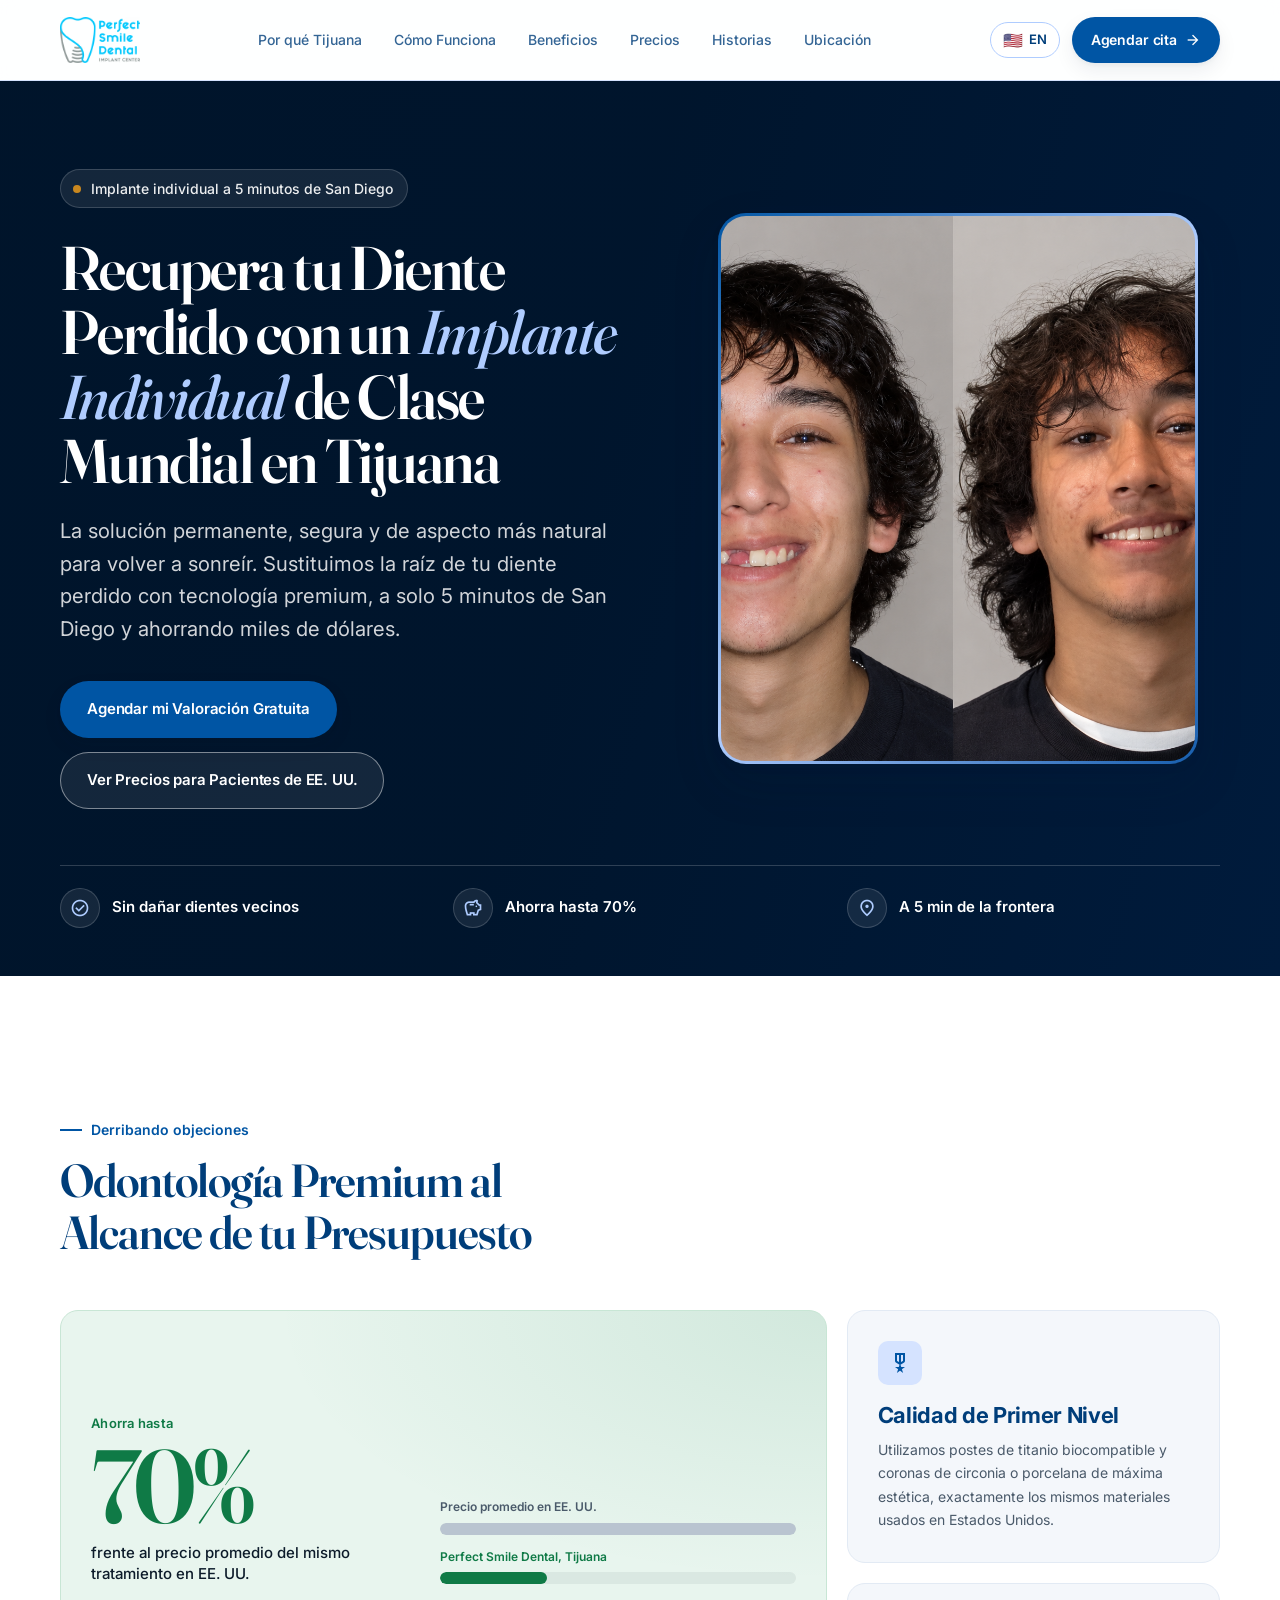
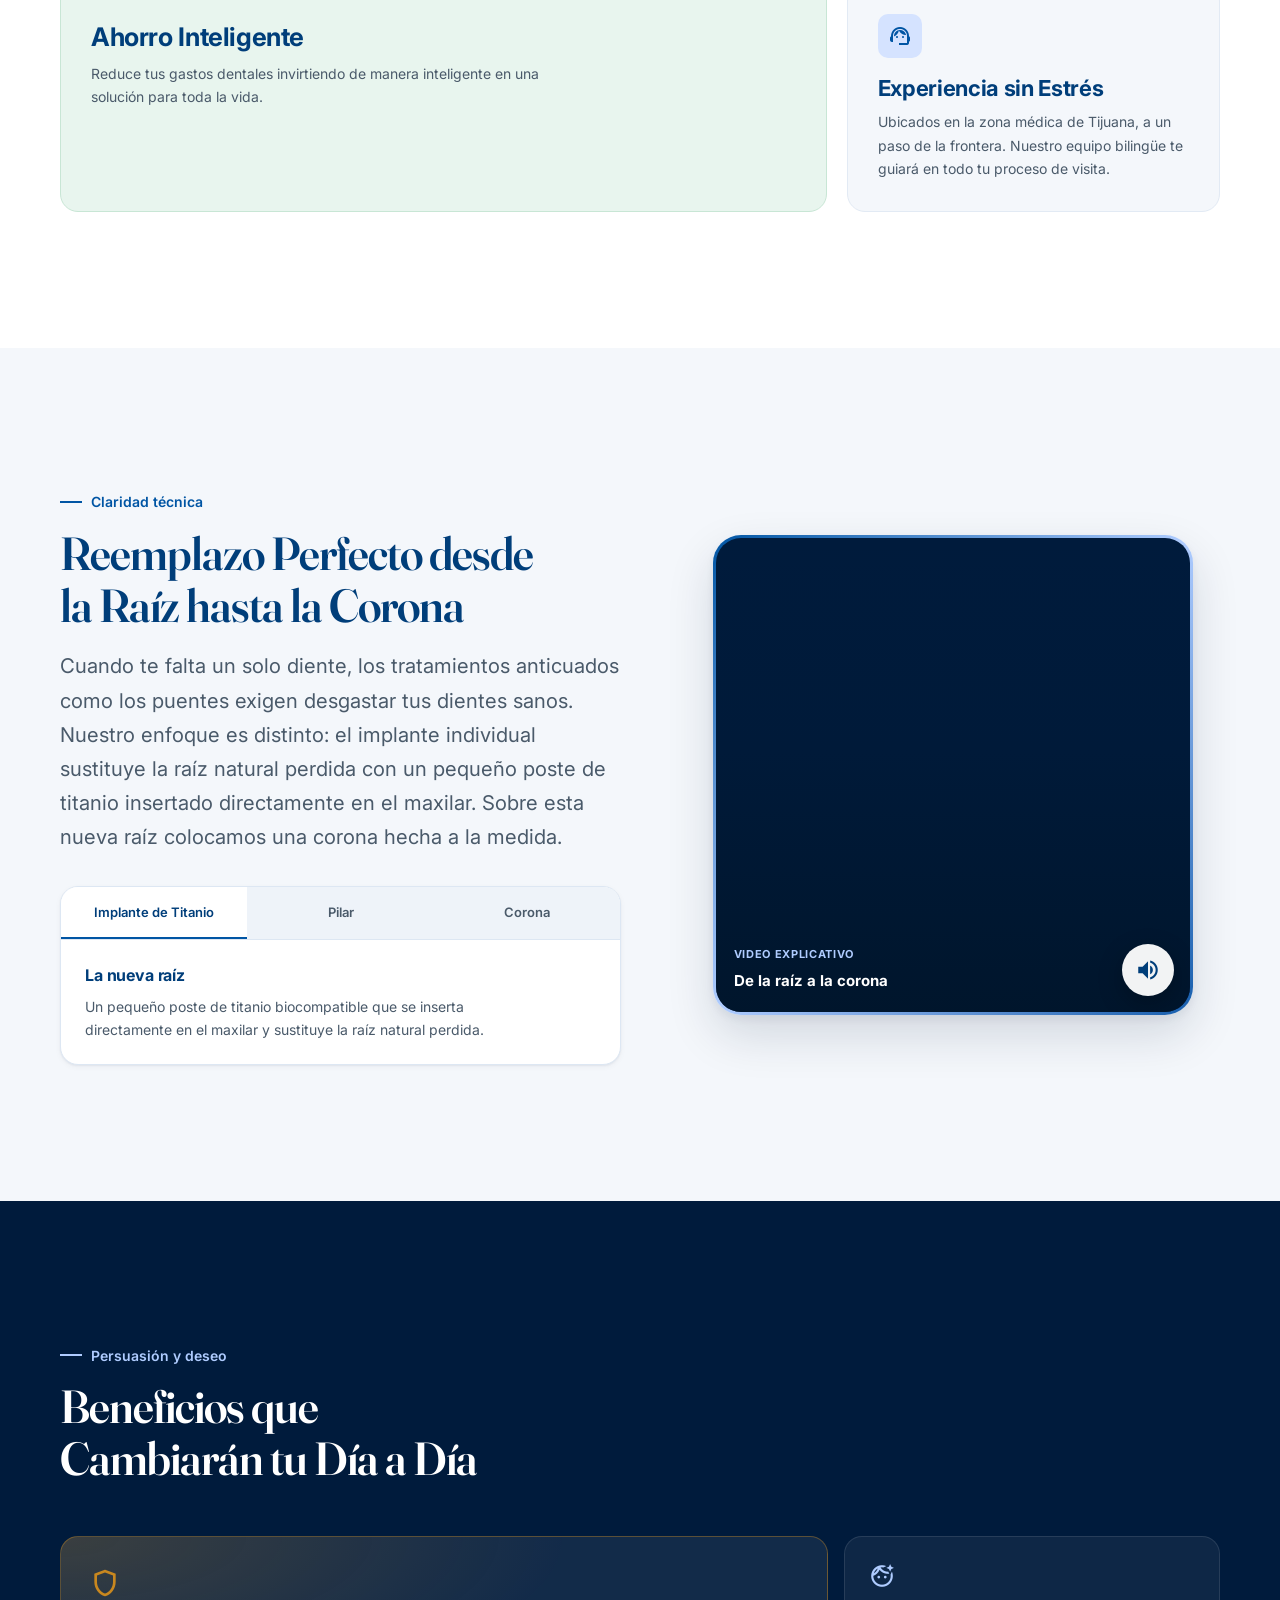
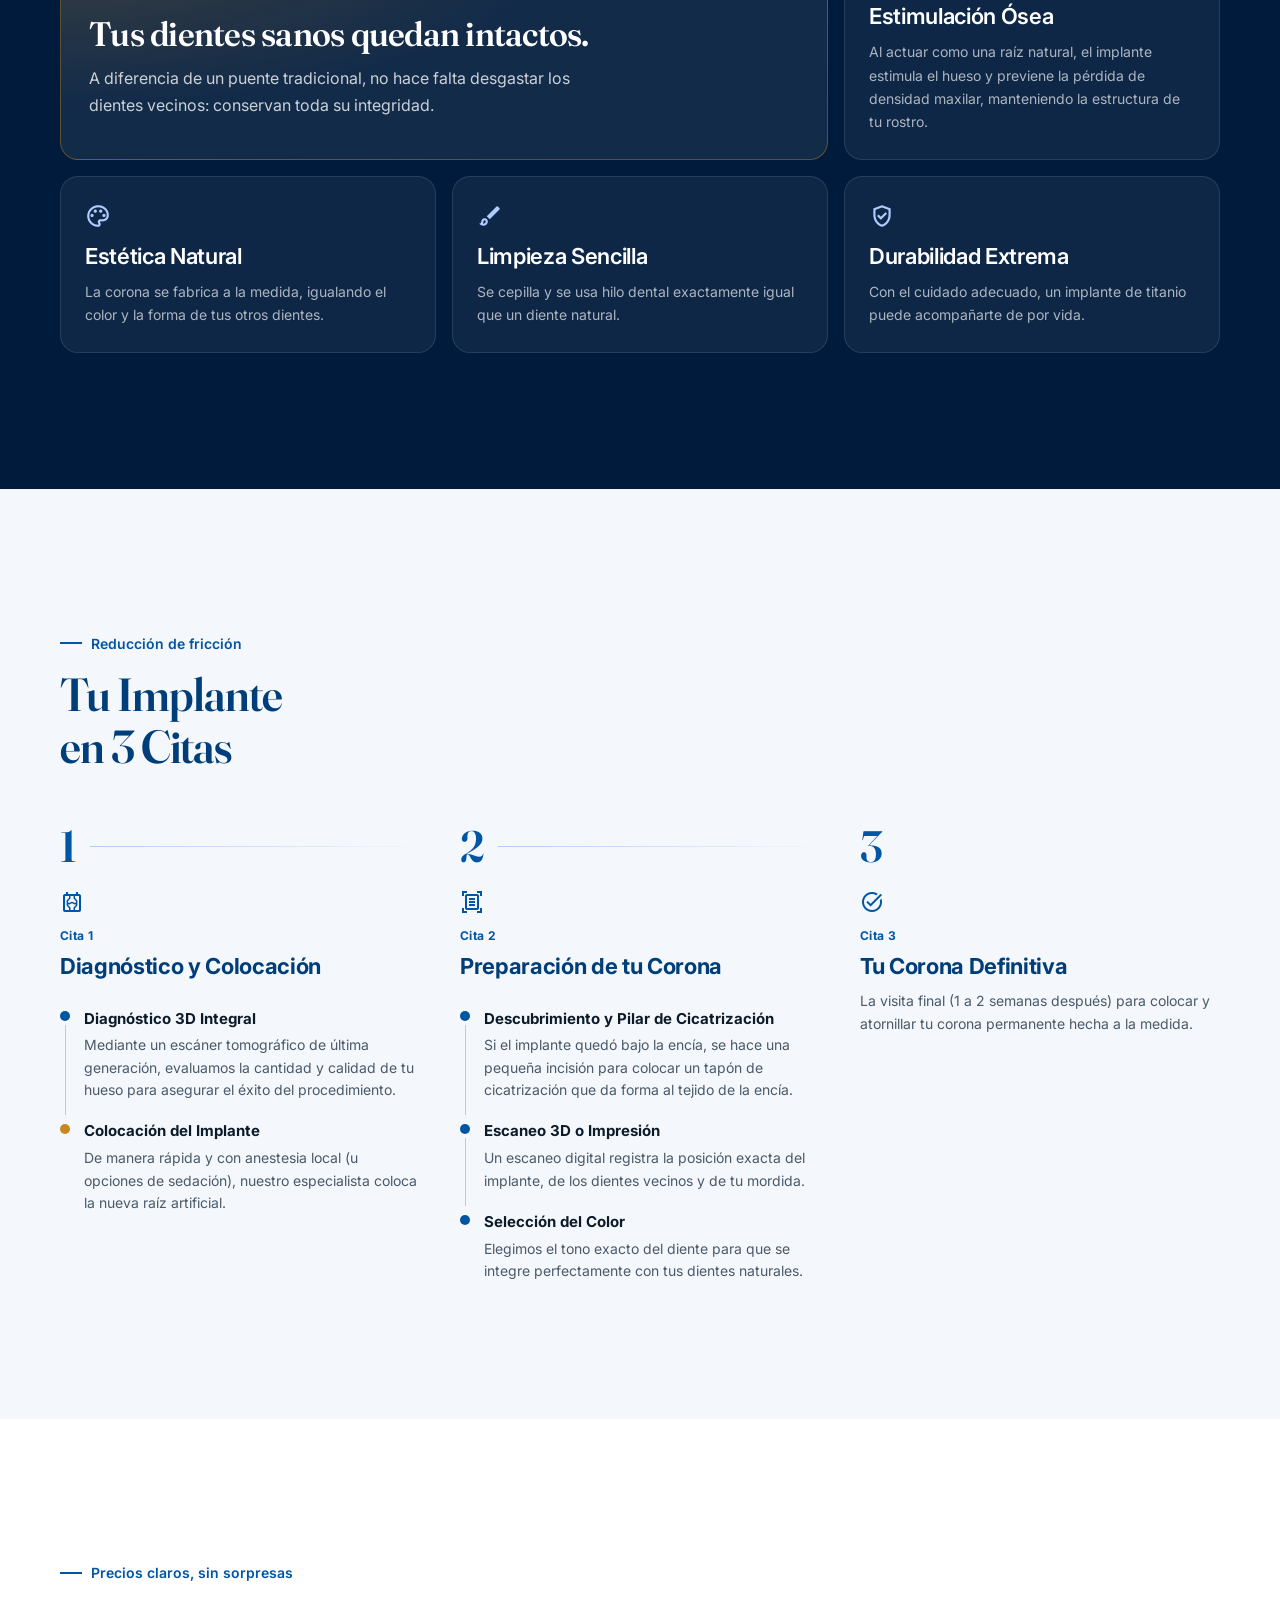
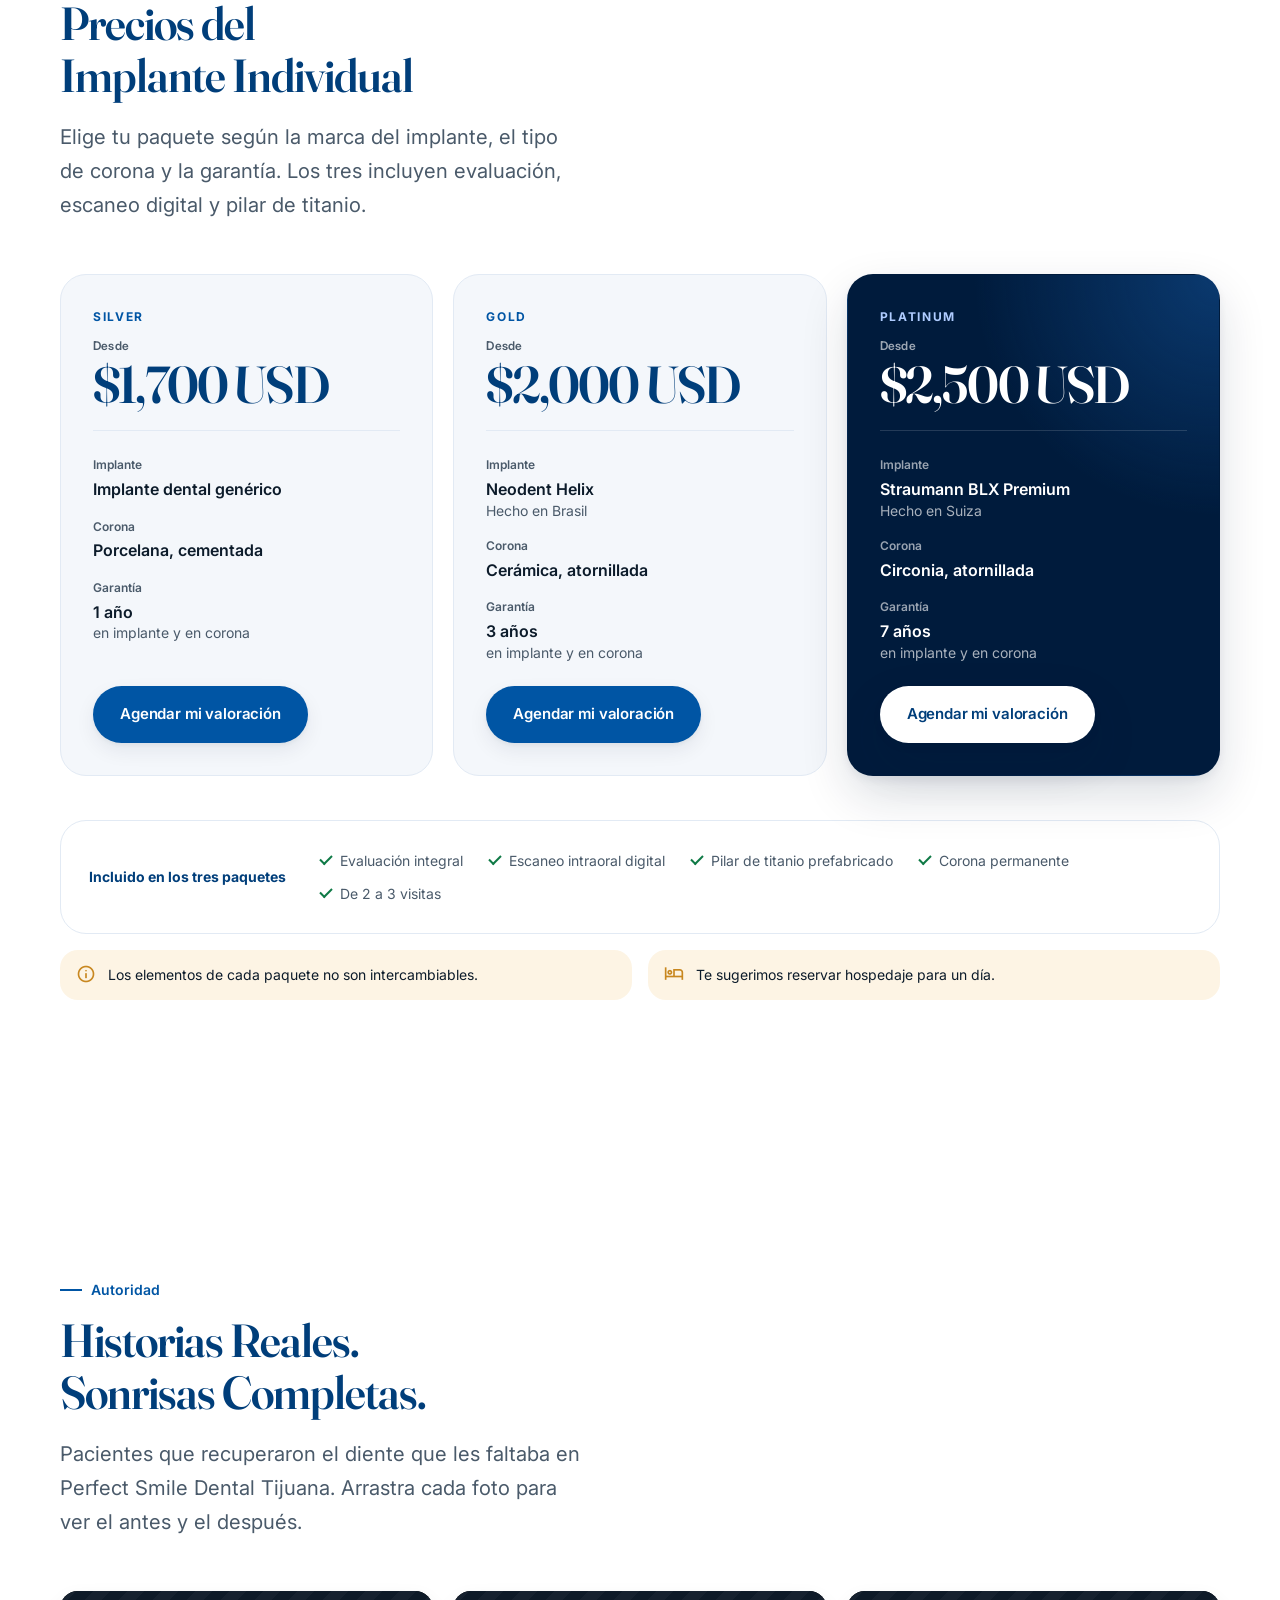
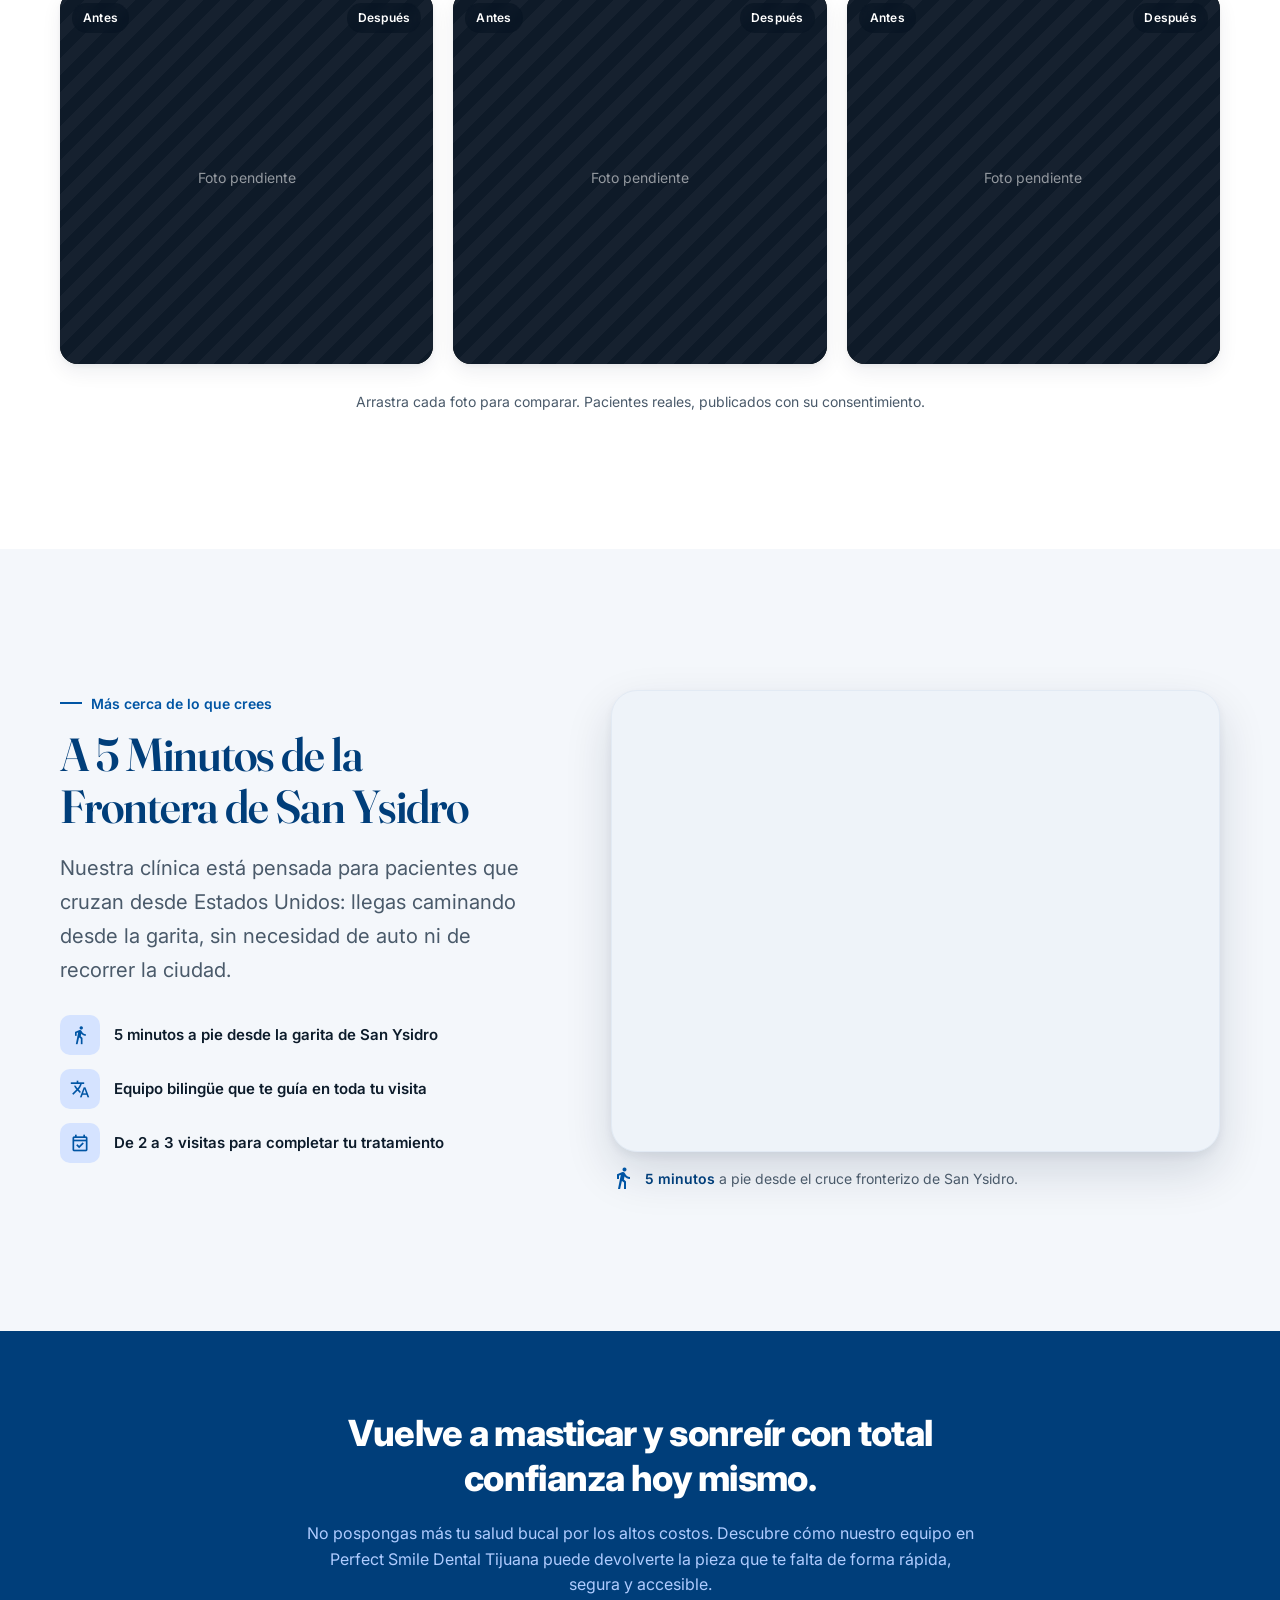
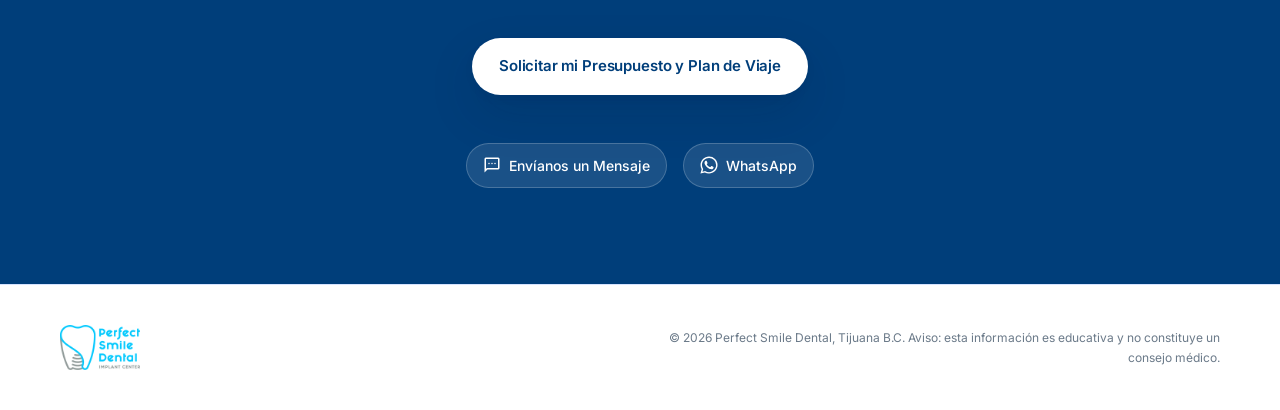
==== es/index.html @ 258fec7b "hero" ====
<!doctype html>
<html lang="es">
  <head>
    <meta charset="utf-8" />
    <meta name="viewport" content="width=device-width, initial-scale=1.0" />
    <title>Implante Dental Individual en Tijuana | Perfect Smile Dental</title>
    <meta
      name="description"
      content="Recupera tu diente perdido con un implante individual de clase mundial en Tijuana. Sin dañar dientes sanos, a 5 minutos de San Diego y ahorrando miles."
    />
    <link rel="canonical" href="https://implante-individual.perfectsmiledental.com.mx/es.html" />
    <!-- hreflang: le dice a Google que son la misma página en dos idiomas.
         x-default manda al inglés, que es la versión principal. -->
    <link
      rel="alternate"
      hreflang="es"
      href="https://implante-individual.perfectsmiledental.com.mx/es.html"
    />
    <link rel="alternate" hreflang="en" href="https://implante-individual.perfectsmiledental.com.mx/" />
    <link
      rel="alternate"
      hreflang="x-default"
      href="https://implante-individual.perfectsmiledental.com.mx/"
    />
    <!-- Open Graph -->
    <meta property="og:type" content="website" />
    <meta property="og:title" content="Implante Dental Individual en Tijuana | Perfect Smile Dental" />
    <meta
      property="og:description"
      content="Recupera tu diente perdido con un implante individual de clase mundial en Tijuana. Sin dañar dientes sanos, a 5 minutos de San Diego y ahorrando miles."
    />
    <meta property="og:url" content="https://implante-individual.perfectsmiledental.com.mx/es.html" />
    <!-- Fuentes: preconnect acelera la descarga -->
    <link rel="preconnect" href="https://fonts.googleapis.com" />
    <link rel="preconnect" href="https://fonts.gstatic.com" crossorigin />
    <link
      href="https://fonts.googleapis.com/css2?family=Inter:wght@400;500;600;700&display=swap"
      rel="stylesheet"
    />
    <!-- Fraunces variable: titulares con autoridad editorial -->
    <link
      href="https://fonts.googleapis.com/css2?family=Fraunces:opsz,wght@9..144,500;9..144,600;9..144,700&display=swap"
      rel="stylesheet"
    />
    <link
      href="https://fonts.googleapis.com/css2?family=Material+Symbols+Outlined:wght,FILL@100..700,0..1&display=swap"
      rel="stylesheet"
    />
    <link rel="stylesheet" href="/styles.css" />
  </head>
  <body>
    <header class="navbar">
      <div class="container navbar__inner">
        <a href="es.html" class="navbar__brand">
     <img src="/assets/logo.avif" alt="Perfect Smile Dental" />
        </a>
        <nav class="navbar__links">
          <a href="#por-que-tijuana">Por qué Tijuana</a><a href="#sistema">Cómo Funciona</a
          ><a href="#beneficios">Beneficios</a><a href="#precios">Precios</a><a href="#historias">Historias</a
          ><a href="#ubicacion">Ubicación</a>
        </nav>
        <div class="navbar__right">
          <a href="index.html" class="lang-switch" aria-label="View in English">
            <span class="lang-switch__flag">🇺🇸</span> EN
          </a>
          <a href="#contacto" class="btn btn--accent btn--sm navbar__cta">
            Agendar cita <span class="material-symbols-outlined" style="font-size: 16px">arrow_forward</span>
          </a>
        </div>
      </div>
    </header>
    <main>
      <section class="hero">
        <div
          class="hero__bg"
          style="
            background-image: url(&quot;https://joseantonioh56.sg-host.com/wp-content/uploads/2026/07/c7875c_0bc119fed459425e88fa15c415d10172mv2.avif&quot;);
          "
        ></div>
        <div class="hero__scrim"></div>
        <div class="container hero__inner">
          <div class="hero__grid">
            <!-- Izquierda: el argumento -->
            <div class="hero__copy">
              <p class="hero__badge">
                <span class="hero__badge-dot psd-pulse-dot"></span> Implante individual a 5 minutos de San
                Diego
              </p>
              <h1 class="hero__title display">
                Recupera tu Diente Perdido con un <em class="hero__accent">Implante Individual</em> de Clase
                Mundial en Tijuana
              </h1>
              <p class="hero__sub">
                La solución permanente, segura y de aspecto más natural para volver a sonreír. Sustituimos la
                raíz de tu diente perdido con tecnología premium, a solo 5 minutos de San Diego y ahorrando
                miles de dólares.
              </p>
              <div class="hero__actions">
                <a href="https://link.perfectsmiledental.com.mx/widget/form/9kd0kgYXwSfFVvRTpFCh" class="btn btn--accent" target="_blank" data-form-open>Agendar mi Valoración Gratuita</a>
                <a href="#precios" class="btn btn--ghost-light">Ver Precios para Pacientes de EE. UU.</a>
              </div>
            </div>
            <!-- Derecha: imagen estática -->
            <div class="hero__media">
              <figure class="hero__photo">
                <img
                  src="/assets/hero.png"
                  alt="Paciente recibiendo un implante dental individual en Perfect Smile Dental Tijuana"
                  width="960"
                  height="1104"
                  fetchpriority="high"
                  decoding="async"
                />
              </figure>
            </div>
          </div>
          <ul class="trust">
            <li class="trust__item">
              <span class="trust__icon"> <span class="material-symbols-outlined">check_circle</span> </span>
              <span class="trust__label">Sin dañar dientes vecinos</span>
            </li>
            <li class="trust__item">
              <span class="trust__icon"> <span class="material-symbols-outlined">savings</span> </span>
              <span class="trust__label">Ahorra hasta 70%</span>
            </li>
            <li class="trust__item">
              <span class="trust__icon"> <span class="material-symbols-outlined">location_on</span> </span>
              <span class="trust__label">A 5 min de la frontera</span>
            </li>
          </ul>
        </div>
      </section>
      <section id="por-que-tijuana" class="section section--white">
        <div class="container">
          <div class="section-intro section-intro--wide psd-reveal">
            <span class="section-eyebrow">Derribando objeciones</span>
            <h2 class="section-heading">Odontología Premium al Alcance de tu Presupuesto</h2>
          </div>
          <div class="why">
            <article class="card card--savings card--wide">
              <div class="stat">
                <span class="stat__lead">Ahorra hasta</span> <span class="stat__figure">70%</span>
                <span class="stat__note">frente al precio promedio del mismo tratamiento en EE. UU.</span>
              </div>
              <div
                class="bars"
                role="img"
                aria-label="Precio promedio en EE. UU.: 100%. Perfect Smile Dental, Tijuana: 30%."
              >
                <div class="bar">
                  <span class="bar__label">Precio promedio en EE. UU.</span>
                  <span class="bar__track"
                    ><span class="bar__fill bar__fill--from" style="--w: 100%"></span
                  ></span>
                </div>
                <div class="bar">
                  <span class="bar__label bar__label--to">Perfect Smile Dental, Tijuana</span>
                  <span class="bar__track"
                    ><span class="bar__fill bar__fill--to" style="--w: 30%"></span
                  ></span>
                </div>
              </div>
              <div class="card__body">
                <h3 class="card__title">Ahorro Inteligente</h3>
                <p class="card__text">
                  Reduce tus gastos dentales invirtiendo de manera inteligente en una solución para toda la
                  vida.
                </p>
              </div>
            </article>
            <article class="card">
              <span class="card__icon card__icon--blue">
                <span class="material-symbols-outlined">military_tech</span>
              </span>
              <h3 class="card__title">Calidad de Primer Nivel</h3>
              <p class="card__text">
                Utilizamos postes de titanio biocompatible y coronas de circonia o porcelana de máxima
                estética, exactamente los mismos materiales usados en Estados Unidos.
              </p>
            </article>
            <article class="card">
              <span class="card__icon card__icon--blue">
                <span class="material-symbols-outlined">support_agent</span>
              </span>
              <h3 class="card__title">Experiencia sin Estrés</h3>
              <p class="card__text">
                Ubicados en la zona médica de Tijuana, a un paso de la frontera. Nuestro equipo bilingüe te
                guiará en todo tu proceso de visita.
              </p>
            </article>
          </div>
        </div>
      </section>
      <section id="sistema" class="section">
        <div class="container grid">
          <div class="copy psd-reveal">
            <span class="section-eyebrow">Claridad técnica</span>
            <h2 class="section-heading">Reemplazo Perfecto desde la Raíz hasta la Corona</h2>
            <p class="section-text copy__body">
              Cuando te falta un solo diente, los tratamientos anticuados como los puentes exigen desgastar
              tus dientes sanos. Nuestro enfoque es distinto: el implante individual sustituye la raíz natural
              perdida con un pequeño poste de titanio insertado directamente en el maxilar. Sobre esta nueva
              raíz colocamos una corona hecha a la medida.
            </p>
            <div class="parts">
              <div class="parts__tabs" role="tablist" id="psd-tabs">
                <button
                  type="button"
                  role="tab"
                  id="tab-0"
                  aria-controls="panel-0"
                  aria-selected="true"
                  data-idx="0"
                  class="parts__tab is-active"
                >
                  Implante de Titanio</button
                ><button
                  type="button"
                  role="tab"
                  id="tab-1"
                  aria-controls="panel-1"
                  aria-selected="false"
                  data-idx="1"
                  class="parts__tab"
                >
                  Pilar</button
                ><button
                  type="button"
                  role="tab"
                  id="tab-2"
                  aria-controls="panel-2"
                  aria-selected="false"
                  data-idx="2"
                  class="parts__tab"
                >
                  Corona
                </button>
              </div>
              <div class="parts__panels">
                <div
                  role="tabpanel"
                  id="panel-0"
                  aria-labelledby="tab-0"
                  data-idx="0"
                  class="parts__panel is-active"
                >
                  <h3 class="parts__title">La nueva raíz</h3>
                  <p class="parts__text">
                    Un pequeño poste de titanio biocompatible que se inserta directamente en el maxilar y
                    sustituye la raíz natural perdida.
                  </p>
                </div>
                <div role="tabpanel" id="panel-1" aria-labelledby="tab-1" data-idx="1" class="parts__panel">
                  <h3 class="parts__title">El conector</h3>
                  <p class="parts__text">
                    Una pieza de titanio prefabricada que une el implante con la corona y la mantiene firme en
                    su lugar.
                  </p>
                </div>
                <div role="tabpanel" id="panel-2" aria-labelledby="tab-2" data-idx="2" class="parts__panel">
                  <h3 class="parts__title">Tu diente nuevo</h3>
                  <p class="parts__text">
                    Hecha a la medida para igualar el color y la forma de tus otros dientes, en porcelana,
                    cerámica o circonia según el paquete.
                  </p>
                </div>
              </div>
            </div>
          </div>
          <div class="media">
            <!-- Video en loop: arranca solo, sin sonido. Clic = modal con sonido.
                 "#t=0.1" muestra el primer fotograma como vista previa mientras carga. -->
            <div class="video-frame-outer">
              <div
                class="video-frame-inner is-loop"
                style="aspect-ratio: 1 / 1"
                data-video-src="/assets/singleimplants.mp4"
                data-video-type="mp4"
                role="button"
                tabindex="0"
                aria-label="De la raíz a la corona"
              >
                <video
                  class="video-frame__loop"
                  src="/assets/singleimplants.mp4#t=0.1"
                  autoplay
                  muted
                  loop
                  playsinline
                  preload="metadata"
                  aria-hidden="true"
                ></video>
                <div class="video-overlay"></div>
                <span class="video-pulse-ring"></span>
                <span class="video-play-btn" aria-hidden="true">
                  <span class="material-symbols-outlined fill-icon" style="font-size: 26px">volume_up</span>
                </span>
                <div class="video-caption-chip">
                  <span class="video-eyebrow">Video explicativo</span>
                  <span class="video-title">De la raíz a la corona</span>
                </div>
              </div>
            </div>
          </div>
        </div>
      </section>
      <section id="beneficios" class="section section--dark">
        <div class="container">
          <div class="section-intro section-intro--wide psd-reveal">
            <span class="section-eyebrow section-eyebrow--light">Persuasión y deseo</span>
            <h2 class="section-heading section-heading--light">Beneficios que Cambiarán tu Día a Día</h2>
          </div>
          <div class="bento">
            <article class="cell cell--featured">
              <span class="cell__icon material-symbols-outlined">shield</span>
              <h3 class="cell__title">Tus dientes sanos quedan intactos.</h3>
              <p class="cell__text">
                A diferencia de un puente tradicional, no hace falta desgastar los dientes vecinos: conservan
                toda su integridad.
              </p>
            </article>
            <article class="cell">
              <span class="cell__icon material-symbols-outlined">face_retouching_natural</span>
              <h3 class="cell__title">Estimulación Ósea</h3>
              <p class="cell__text">
                Al actuar como una raíz natural, el implante estimula el hueso y previene la pérdida de
                densidad maxilar, manteniendo la estructura de tu rostro.
              </p>
            </article>
            <article class="cell">
              <span class="cell__icon material-symbols-outlined">palette</span>
              <h3 class="cell__title">Estética Natural</h3>
              <p class="cell__text">
                La corona se fabrica a la medida, igualando el color y la forma de tus otros dientes.
              </p>
            </article>
            <article class="cell">
              <span class="cell__icon material-symbols-outlined">brush</span>
              <h3 class="cell__title">Limpieza Sencilla</h3>
              <p class="cell__text">
                Se cepilla y se usa hilo dental exactamente igual que un diente natural.
              </p>
            </article>
            <article class="cell">
              <span class="cell__icon material-symbols-outlined">verified_user</span>
              <h3 class="cell__title">Durabilidad Extrema</h3>
              <p class="cell__text">
                Con el cuidado adecuado, un implante de titanio puede acompañarte de por vida.
              </p>
            </article>
          </div>
        </div>
      </section>
      <section id="proceso" class="section">
  <div class="container">
    <div class="section-intro psd-reveal">
      <span class="section-eyebrow">Reducción de fricción</span>
      <h2 class="section-heading">Tu Implante en 3 Citas</h2>
    </div>
    <ol class="steps steps--visits">
      <li class="step">
        <div class="step__head"><span class="step__num">1</span> <span class="step__rule"></span></div>
        <span class="step__icon material-symbols-outlined">radiology</span>
        <span class="step__label">Cita 1</span>
        <h3 class="step__title">Diagnóstico y Colocación</h3>
        <ol class="days">
          <li class="day">
            <h4 class="day__title">Diagnóstico 3D Integral</h4>
            <p class="day__text">
              Mediante un escáner tomográfico de última generación, evaluamos la cantidad y calidad de tu
              hueso para asegurar el éxito del procedimiento.
            </p>
          </li>
          <li class="day day--key">
            <h4 class="day__title">Colocación del Implante</h4>
            <p class="day__text">
              De manera rápida y con anestesia local (u opciones de sedación), nuestro especialista coloca la
              nueva raíz artificial.
            </p>
          </li>
        </ol>
      </li>
      <li class="step">
        <div class="step__head"><span class="step__num">2</span> <span class="step__rule"></span></div>
        <span class="step__icon material-symbols-outlined">document_scanner</span>
        <span class="step__label">Cita 2</span>
        <h3 class="step__title">Preparación de tu Corona</h3>
        <ol class="days">
          <li class="day">
            <h4 class="day__title">Descubrimiento y Pilar de Cicatrización</h4>
            <p class="day__text">
              Si el implante quedó bajo la encía, se hace una pequeña incisión para colocar un tapón de
              cicatrización que da forma al tejido de la encía.
            </p>
          </li>
          <li class="day">
            <h4 class="day__title">Escaneo 3D o Impresión</h4>
            <p class="day__text">
              Un escaneo digital registra la posición exacta del implante, de los dientes vecinos y de tu
              mordida.
            </p>
          </li>
          <li class="day">
            <h4 class="day__title">Selección del Color</h4>
            <p class="day__text">
              Elegimos el tono exacto del diente para que se integre perfectamente con tus dientes naturales.
            </p>
          </li>
        </ol>
      </li>
      <li class="step">
        <div class="step__head"><span class="step__num">3</span> <span class="step__rule"></span></div>
        <span class="step__icon material-symbols-outlined">task_alt</span>
        <span class="step__label">Cita 3</span>
        <h3 class="step__title">Tu Corona Definitiva</h3>
        <p class="step__text">
          La visita final (1 a 2 semanas después) para colocar y atornillar tu corona permanente hecha a la
          medida.
        </p>
      </li>
    </ol>
  </div>
</section>
      <section id="precios" class="section section--white">
        <div class="container">
          <div class="section-intro section-intro--wide psd-reveal">
            <span class="section-eyebrow">Precios claros, sin sorpresas</span>
            <h2 class="section-heading">Precios del Implante Individual</h2>
            <p class="section-text">
              Elige tu paquete según la marca del implante, el tipo de corona y la garantía. Los tres incluyen
              evaluación, escaneo digital y pilar de titanio.
            </p>
          </div>
          <div class="tiers">
            <article class="tier">
              <header class="tier__head">
                <h3 class="tier__name">Silver</h3>
                <p class="tier__price"><span class="tier__prefix">Desde</span> $1,700 USD</p>
              </header>
              <dl class="specs">
                <div class="spec">
                  <dt class="spec__label">Implante</dt>
                  <dd class="spec__value">Implante dental genérico</dd>
                </div>
                <div class="spec">
                  <dt class="spec__label">Corona</dt>
                  <dd class="spec__value">Porcelana, cementada</dd>
                </div>
                <div class="spec">
                  <dt class="spec__label">Garantía</dt>
                  <dd class="spec__value">1 año <span class="spec__detail">en implante y en corona</span></dd>
                </div>
              </dl>
              <a href="https://link.perfectsmiledental.com.mx/widget/booking/Z9i3B59TA2s7kxjc4u88" class="btn btn--accent tier__cta" target="_blank" data-calendar-open>Agendar mi valoración</a>
            </article>
            <article class="tier">
              <header class="tier__head">
                <h3 class="tier__name">Gold</h3>
                <p class="tier__price"><span class="tier__prefix">Desde</span> $2,000 USD</p>
              </header>
              <dl class="specs">
                <div class="spec">
                  <dt class="spec__label">Implante</dt>
                  <dd class="spec__value">Neodent Helix <span class="spec__detail">Hecho en Brasil</span></dd>
                </div>
                <div class="spec">
                  <dt class="spec__label">Corona</dt>
                  <dd class="spec__value">Cerámica, atornillada</dd>
                </div>
                <div class="spec">
                  <dt class="spec__label">Garantía</dt>
                  <dd class="spec__value">
                    3 años <span class="spec__detail">en implante y en corona</span>
                  </dd>
                </div>
              </dl>
              <a href="https://link.perfectsmiledental.com.mx/widget/booking/Z9i3B59TA2s7kxjc4u88" class="btn btn--accent tier__cta" target="_blank" data-calendar-open>Agendar mi valoración</a>
            </article>
            <article class="tier tier--dark">
              <header class="tier__head">
                <h3 class="tier__name">Platinum</h3>
                <p class="tier__price"><span class="tier__prefix">Desde</span> $2,500 USD</p>
              </header>
              <dl class="specs">
                <div class="spec">
                  <dt class="spec__label">Implante</dt>
                  <dd class="spec__value">
                    Straumann BLX Premium <span class="spec__detail">Hecho en Suiza</span>
                  </dd>
                </div>
                <div class="spec">
                  <dt class="spec__label">Corona</dt>
                  <dd class="spec__value">Circonia, atornillada</dd>
                </div>
                <div class="spec">
                  <dt class="spec__label">Garantía</dt>
                  <dd class="spec__value">
                    7 años <span class="spec__detail">en implante y en corona</span>
                  </dd>
                </div>
              </dl>
              <a href="https://link.perfectsmiledental.com.mx/widget/booking/Z9i3B59TA2s7kxjc4u88" class="btn btn--white tier__cta" target="_blank" data-calendar-open>Agendar mi valoración</a>
            </article>
          </div>
          <div class="shared">
            <p class="shared__title">Incluido en los tres paquetes</p>
            <ul class="shared__list">
              <li>Evaluación integral</li>
              <li>Escaneo intraoral digital</li>
              <li>Pilar de titanio prefabricado</li>
              <li>Corona permanente</li>
              <li>De 2 a 3 visitas</li>
            </ul>
          </div>
          <ul class="notes">
            <li class="note">
              <span class="material-symbols-outlined">info</span>
              <span>Los elementos de cada paquete no son intercambiables.</span>
            </li>
            <li class="note">
              <span class="material-symbols-outlined">hotel</span>
              <span>Te sugerimos reservar hospedaje para un día.</span>
            </li>
          </ul>
        </div>
      </section>
      <section id="historias" class="section section--white">
        <div class="container">
          <div class="section-intro section-intro--wide psd-reveal">
            <span class="section-eyebrow">Autoridad</span>
            <h2 class="section-heading">Historias Reales. Sonrisas Completas.</h2>
            <p class="section-text">
              Pacientes que recuperaron el diente que les faltaba en Perfect Smile Dental Tijuana. Arrastra
              cada foto para ver el antes y el después.
            </p>
          </div>
          <div class="cases">
            <figure class="ba" style="--pos: 50%">
              <div class="ba__stage" data-empty="Foto pendiente">
                <img
                  class="ba__img"
                  src=""
                  alt="Paciente antes de su implante individual"
                  loading="lazy"
                  decoding="async"
                />
                <img
                  class="ba__img ba__img--after"
                  src=""
                  alt="El mismo paciente con su implante y corona nueva"
                  loading="lazy"
                  decoding="async"
                />
                <span class="ba__line" aria-hidden="true"></span>
                <span class="ba__knob" aria-hidden="true">
                  <svg viewBox="0 0 24 24" width="17" height="17" fill="currentColor">
                    <path d="M9.5 7 5 12l4.5 5V7Zm5 0v10l4.5-5-4.5-5Z"></path>
                  </svg>
                </span>
                <span class="ba__tag ba__tag--before">Antes</span>
                <span class="ba__tag ba__tag--after">Después</span>
                <input
                  class="ba__range"
                  type="range"
                  min="0"
                  max="100"
                  value="50"
                  step="0.1"
                  aria-label="Comparación antes y después — Caso 1"
                />
              </div>
            </figure>
            <figure class="ba" style="--pos: 50%">
              <div class="ba__stage" data-empty="Foto pendiente">
                <img
                  class="ba__img"
                  src=""
                  alt="Paciente antes de su implante individual"
                  loading="lazy"
                  decoding="async"
                />
                <img
                  class="ba__img ba__img--after"
                  src=""
                  alt="El mismo paciente con su implante y corona nueva"
                  loading="lazy"
                  decoding="async"
                />
                <span class="ba__line" aria-hidden="true"></span>
                <span class="ba__knob" aria-hidden="true">
                  <svg viewBox="0 0 24 24" width="17" height="17" fill="currentColor">
                    <path d="M9.5 7 5 12l4.5 5V7Zm5 0v10l4.5-5-4.5-5Z"></path>
                  </svg>
                </span>
                <span class="ba__tag ba__tag--before">Antes</span>
                <span class="ba__tag ba__tag--after">Después</span>
                <input
                  class="ba__range"
                  type="range"
                  min="0"
                  max="100"
                  value="50"
                  step="0.1"
                  aria-label="Comparación antes y después — Caso 2"
                />
              </div>
            </figure>
            <figure class="ba" style="--pos: 50%">
              <div class="ba__stage" data-empty="Foto pendiente">
                <img
                  class="ba__img"
                  src=""
                  alt="Paciente antes de su implante individual"
                  loading="lazy"
                  decoding="async"
                />
                <img
                  class="ba__img ba__img--after"
                  src=""
                  alt="El mismo paciente con su implante y corona nueva"
                  loading="lazy"
                  decoding="async"
                />
                <span class="ba__line" aria-hidden="true"></span>
                <span class="ba__knob" aria-hidden="true">
                  <svg viewBox="0 0 24 24" width="17" height="17" fill="currentColor">
                    <path d="M9.5 7 5 12l4.5 5V7Zm5 0v10l4.5-5-4.5-5Z"></path>
                  </svg>
                </span>
                <span class="ba__tag ba__tag--before">Antes</span>
                <span class="ba__tag ba__tag--after">Después</span>
                <input
                  class="ba__range"
                  type="range"
                  min="0"
                  max="100"
                  value="50"
                  step="0.1"
                  aria-label="Comparación antes y después — Caso 3"
                />
              </div>
            </figure>
          </div>
          <p class="cases__hint">
            Arrastra cada foto para comparar. Pacientes reales, publicados con su consentimiento.
          </p>
        </div>
      </section>
      <section id="ubicacion" class="section">
        <div class="container loc">
          <div class="loc__copy psd-reveal">
            <span class="section-eyebrow">Más cerca de lo que crees</span>
            <h2 class="section-heading">A 5 Minutos de la Frontera de San Ysidro</h2>
            <p class="section-text">
              Nuestra clínica está pensada para pacientes que cruzan desde Estados Unidos: llegas caminando
              desde la garita, sin necesidad de auto ni de recorrer la ciudad.
            </p>
            <ul class="facts">
              <li class="fact">
                <span class="fact__icon"><span class="material-symbols-outlined">directions_walk</span></span>
                <span class="fact__label">5 minutos a pie desde la garita de San Ysidro</span>
              </li>
              <li class="fact">
                <span class="fact__icon"><span class="material-symbols-outlined">translate</span></span>
                <span class="fact__label">Equipo bilingüe que te guía en toda tu visita</span>
              </li>
              <li class="fact">
                <span class="fact__icon"><span class="material-symbols-outlined">event_available</span></span>
                <span class="fact__label">De 2 a 3 visitas para completar tu tratamiento</span>
              </li>
            </ul>
            <!-- <a
              href="https://www.google.com/maps/dir/?api=1&destination=32.5303859,-117.024724"
              class="btn btn--accent"
              target="_blank"
              rel="noopener"
            >
              <span class="material-symbols-outlined" style="font-size: 20px">directions</span> Cómo llegar
            </a> -->
          </div>
          <div class="loc__map">
            <div class="map-frame">
              <iframe
                src="https://www.google.com/maps/embed?pb=!1m18!1m12!1m3!1d3363.8412768184426!2d-117.024724!3d32.530385900000006!2m3!1f0!2f0!3f0!3m2!1i1024!2i768!4f13.1!3m3!1m2!1s0x80d94851147c03b7%3A0x2728e028545d0e91!2sPerfect%20Smile%20Dental%20%7C%20Implant%20Center!5e0!3m2!1ses-419!2smx!4v1784660914930!5m2!1ses-419!2smx"
                title="Ubicación de Perfect Smile Dental cerca de la frontera San Ysidro"
                loading="lazy"
                allowfullscreen
                referrerpolicy="strict-origin-when-cross-origin"
              ></iframe>
            </div>
            <p class="map-note">
              <span class="material-symbols-outlined">directions_walk</span>
              <span><strong>5 minutos</strong> a pie desde el cruce fronterizo de San Ysidro.</span>
            </p>
          </div>
        </div>
      </section>
      <section id="contacto" class="cta-final">
        <div class="cta-final__inner psd-reveal">
          <h2 class="cta-final__title">Vuelve a masticar y sonreír con total confianza hoy mismo.</h2>
          <p class="cta-final__subtitle">
            No pospongas más tu salud bucal por los altos costos. Descubre cómo nuestro equipo en Perfect
            Smile Dental Tijuana puede devolverte la pieza que te falta de forma rápida, segura y accesible.
          </p>
          <div class="cta-final__actions">
            <a href="https://link.perfectsmiledental.com.mx/widget/form/9kd0kgYXwSfFVvRTpFCh" class="btn btn--white btn--full" target="_blank" data-form-open>Solicitar mi Presupuesto y Plan de Viaje</a>
          </div>
          <div class="contact-row">
            <a href="https://www.t2ll.com/auth/sms-redirect?phoneNumber=16198155283&msg=Hola%2C%20me%20gustar%C3%ADa%20recibir%20m%C3%A1s%20informaci%C3%B3n" class="contact-pill" target="_blank" rel="noopener">
              <span class="material-symbols-outlined" style="font-size: 18px">sms</span> Envíanos un Mensaje
            </a>
            <a href="https://wa.me/16198155283?text=Hola,%20me%20gustar%C3%ADa%20recibir%20m%C3%A1s%20informaci%C3%B3n." class="contact-pill" target="_blank" rel="noopener">
              <svg class="contact-pill__svg" viewBox="0 0 24 24" width="18" height="18" fill="currentColor" aria-hidden="true"><path d="M17.47 14.38c-.3-.15-1.75-.86-2.02-.96-.27-.1-.47-.15-.67.15-.2.3-.77.96-.94 1.16-.17.2-.35.22-.64.07-.3-.15-1.25-.46-2.38-1.47-.88-.79-1.47-1.76-1.65-2.06-.17-.3-.02-.46.13-.6.13-.13.3-.35.45-.52.15-.17.2-.3.3-.5.1-.2.05-.37-.03-.52-.07-.15-.67-1.61-.92-2.2-.24-.58-.49-.5-.67-.51h-.57c-.2 0-.52.07-.79.37-.27.3-1.04 1.02-1.04 2.48s1.07 2.88 1.21 3.08c.15.2 2.1 3.2 5.08 4.49.71.31 1.26.49 1.69.63.71.22 1.36.19 1.87.12.57-.09 1.75-.72 2-1.41.25-.69.25-1.29.17-1.41-.07-.12-.27-.2-.57-.35M12.05 21.5h-.01a9.4 9.4 0 0 1-4.8-1.31l-.34-.2-3.57.94.95-3.48-.22-.36a9.4 9.4 0 0 1-1.44-5.02c0-5.2 4.23-9.43 9.44-9.43a9.37 9.37 0 0 1 6.67 2.77 9.37 9.37 0 0 1 2.76 6.67c0 5.2-4.23 9.43-9.44 9.43m8.03-17.46A11.27 11.27 0 0 0 12.05.72C5.8.72.7 5.8.7 12.07c0 2 .52 3.95 1.52 5.67L.6 23.4l5.8-1.52a11.33 11.33 0 0 0 5.65 1.44h.01c6.25 0 11.35-5.09 11.35-11.35 0-3.03-1.18-5.88-3.33-8.02"/></svg> WhatsApp
            </a>
          </div>
        </div>
      </section>
    </main>
    <footer class="footer">
      <div class="container footer__inner">
        <div class="footer__brand">
          <a href="es.html" class="footer__home"><img src="/assets/logo.avif" alt="Perfect Smile Dental" /></a>
        </div>
        <p class="footer__legal">
          © 2026 Perfect Smile Dental, Tijuana B.C. Aviso: esta información es educativa y no constituye un
          consejo médico.
        </p>
      </div>
    </footer>
    <div
      class="video-modal"
      id="psd-video-modal"
      data-empty-msg="Agrega la URL de tu video en el atributo <code>data-video-src</code> de este componente para activar la reproducción."
    >
      <div class="video-modal__backdrop" data-close></div>
      <div class="video-modal__dialog" role="dialog" aria-modal="true">
        <button class="video-modal__close" data-close aria-label="Cerrar video">
          <span class="material-symbols-outlined">close</span>
        </button>
        <div class="video-modal__content" id="psd-video-modal-content"></div>
      </div>
    </div>
    <!-- Modal: formulario de contacto (GoHighLevel). Lo abre cualquier botón con data-form-open -->
    <div class="form-modal" id="psd-form-modal" aria-hidden="true">
      <div class="form-modal__backdrop" data-form-close></div>
      <div class="form-modal__dialog" role="dialog" aria-modal="true" aria-labelledby="psd-form-title">
        <div class="form-modal__head">
          <div>
            <h2 class="form-modal__title" id="psd-form-title">Agenda tu valoración gratuita</h2>
            <p class="form-modal__sub">Déjanos tus datos y nuestro equipo te contactará.</p>
          </div>
          <button type="button" class="form-modal__close" data-form-close aria-label="Cerrar formulario">
            <span class="material-symbols-outlined">close</span>
          </button>
        </div>
        <div class="form-modal__body">
          <iframe
            src="https://link.perfectsmiledental.com.mx/widget/form/9kd0kgYXwSfFVvRTpFCh"
            style="width:100%;height:100%;border:none;border-radius:3px"
            id="inline-9kd0kgYXwSfFVvRTpFCh"
            data-layout="{'id':'INLINE'}"
            data-trigger-type="alwaysShow"
            data-trigger-value=""
            data-activation-type="alwaysActivated"
            data-activation-value=""
            data-deactivation-type="neverDeactivate"
            data-deactivation-value=""
            data-form-name="Landing Contact Form "
            data-height="882"
            data-layout-iframe-id="inline-9kd0kgYXwSfFVvRTpFCh"
            data-form-id="9kd0kgYXwSfFVvRTpFCh"
            data-cookie-consent="true"
            data-cookie-consent-provider="auto"
            title="Landing Contact Form "
          ></iframe>
        </div>
      </div>
    </div>

    <!-- Modal: calendario de citas (GoHighLevel). Lo abre cualquier botón con data-calendar-open -->
    <div class="form-modal form-modal--wide" id="psd-calendar-modal" aria-hidden="true">
      <div class="form-modal__backdrop" data-form-close></div>
      <div class="form-modal__dialog" role="dialog" aria-modal="true" aria-labelledby="psd-calendar-title">
        <div class="form-modal__head">
          <div>
            <h2 class="form-modal__title" id="psd-calendar-title">Agenda tu valoración gratuita</h2>
            <p class="form-modal__sub">Elige el día y la hora que mejor te acomoden.</p>
          </div>
          <button type="button" class="form-modal__close" data-form-close aria-label="Cerrar calendario">
            <span class="material-symbols-outlined">close</span>
          </button>
        </div>
        <div class="form-modal__body form-modal__body--calendar">
          <iframe
            src="https://link.perfectsmiledental.com.mx/widget/booking/Z9i3B59TA2s7kxjc4u88"
            allow="payment"
            style="width: 100%; border: none; overflow: hidden"
            scrolling="no"
            id="Z9i3B59TA2s7kxjc4u88_1792016738689"
            title="Agenda tu valoración gratuita"
          ></iframe>
        </div>
      </div>
    </div>

    <!-- Scripts: primero el de GoHighLevel (ajusta el alto de formulario y calendario), luego el de la página -->
    <script src="https://link.perfectsmiledental.com.mx/js/form_embed.js" type="text/javascript"></script>
    <script src="/main.js" defer></script>
  </body>
</html>
---- styles.css ----
:root {
    /* --- Marca (azules del cliente, sin cambios de identidad) --- */
    --psd-primary: #003e7a;
    --psd-primary-dark: #001b3c;
    --psd-accent: #0055a4;
    --psd-accent-light: #175ead;
    --psd-blue-100: #d5e3ff;
    --psd-blue-200: #afccff;

    /* --- Tinta: texto más oscuro que el azul de marca ---
       Antes el cuerpo de texto usaba el azul primario, lo que dejaba
       todo plano y con contraste bajo. Ahora el azul es para acentos
       y jerarquía; el texto largo usa tinta. */
    --psd-ink: #0c1b2a;
    --psd-ink-soft: #4a5a6a;
    --psd-text-muted: #6b7a89;

    /* --- Superficies --- */
    --psd-bg: #f4f7fb;
    --psd-surface: #ffffff;
    --psd-surface-sunk: #eef3f9;

    /* --- Acento cálido: la luz del día ---
       Un solo tono cálido, reservado para el relato de "un solo día":
       la línea de tiempo del hero y el beneficio same-day. En ningún
       otro lado. Rompe el azul clínico sin ensuciar la marca. */
    --psd-day: #c8871f;
    --psd-day-soft: #fdf4e4;

    --psd-savings: #0f7a46;
    --psd-savings-soft: #e8f5ee;

    /* --- Elevación en 3 niveles, no una sombra para todo --- */
    --shadow-sm: 0 1px 2px rgba(10, 30, 60, .06), 0 2px 6px rgba(10, 30, 60, .04);
    --shadow-md: 0 2px 4px rgba(10, 30, 60, .05), 0 8px 20px rgba(10, 30, 60, .07);
    --shadow-lg: 0 4px 8px rgba(10, 30, 60, .06), 0 20px 48px rgba(10, 30, 60, .14);

    /* --- Radios por jerarquía, no un radio para todo --- */
    --r-chip: 999px;
    --r-sm: 10px;
    --r-md: 18px;
    --r-lg: 26px;

    /* --- Escala tipográfica fluida (clamp, sin saltos) --- */
    --t-display: clamp(2.5rem, 1.4rem + 4.6vw, 5.25rem);
    --t-h2: clamp(1.75rem, 1.15rem + 2.4vw, 2.9rem);
    --t-h3: clamp(1.125rem, 1rem + .5vw, 1.375rem);
    --t-lead: clamp(1.0625rem, .99rem + .35vw, 1.3125rem);
    --t-body: 1rem;
    --t-small: .875rem;
    --t-micro: .75rem;

    /* --- Ritmo vertical --- */
    --space-section: clamp(4.5rem, 3rem + 7vw, 8.5rem);
}

* { box-sizing: border-box; }

html { -webkit-text-size-adjust: 100%; }

body {
    margin: 0;
    font-family: 'Inter', system-ui, sans-serif;
    font-size: var(--t-body);
    line-height: 1.65;
    background: var(--psd-bg);
    color: var(--psd-ink);
    -webkit-font-smoothing: antialiased;
    text-rendering: optimizeLegibility;
}

img { max-width: 100%; display: block; }
a { color: inherit; }

/* Fraunces para titulares: autoridad editorial, no "startup tech".
   Optical sizing alto y wonk/soft en 0 lo mantiene serio, no decorativo. */
.display {
    font-family: 'Fraunces', Georgia, serif;
    font-variation-settings: 'SOFT' 0, 'WONK' 0, 'opsz' 120;
    font-weight: 600;
    letter-spacing: -0.025em;
    line-height: 1.04;
}

.material-symbols-outlined {
    font-variation-settings: 'FILL' 0, 'wght' 400, 'GRAD' 0, 'opsz' 24;
    vertical-align: middle;
}
.material-symbols-outlined.fill-icon { font-variation-settings: 'FILL' 1; }

.container { max-width: 1240px; margin: 0 auto; padding: 0 20px; }
@media (min-width: 1024px) { .container { padding: 0 40px; } }

/* ============================================================ */
/* FOCO VISIBLE — obligatorio, y en esta audiencia más            */
/* ============================================================ */
:where(a, button, [tabindex]):focus-visible {
    outline: 3px solid var(--psd-accent);
    outline-offset: 3px;
    border-radius: 4px;
}

/* ============================================================ */
/* MOVIMIENTO                                                     */
/* Una sola entrada discreta en los encabezados de sección.       */
/* Las tarjetas internas NO se animan: el fade-up en cada         */
/* elemento es justamente lo que delata una plantilla.            */
/* ============================================================ */
.psd-reveal {
    opacity: 0;
    transform: translateY(10px);
    transition: opacity .5s ease, transform .5s ease;
}
.psd-reveal.psd-visible { opacity: 1; transform: none; }

@keyframes psd-pulse {
    0%   { box-shadow: 0 0 0 0 rgba(200, 135, 31, .5); }
    70%  { box-shadow: 0 0 0 9px rgba(200, 135, 31, 0); }
    100% { box-shadow: 0 0 0 0 rgba(200, 135, 31, 0); }
}
.psd-pulse-dot { animation: psd-pulse 2.4s infinite; }

@keyframes video-pulse {
    0%   { transform: scale(1); opacity: .8; }
    100% { transform: scale(1.6); opacity: 0; }
}

@media (prefers-reduced-motion: reduce) {
    .psd-reveal { opacity: 1; transform: none; transition: none; }
    .psd-pulse-dot, .video-pulse-ring { animation: none; }
    * { scroll-behavior: auto !important; }
}

html { scroll-behavior: smooth; }

/* ============================================================ */
/* BOTONES                                                        */
/* Más altos (48px+) para dedos y para manos de 60 años.          */
/* Cada estado responde distinto: hover, active, focus.           */
/* ============================================================ */
.btn {
    display: inline-flex;
    align-items: center;
    justify-content: center;
    gap: 8px;
    font-family: inherit;
    font-size: .9375rem;
    font-weight: 600;
    letter-spacing: -0.01em;
    padding: 15px 26px;
    min-height: 50px;
    border-radius: var(--r-chip);
    border: 1px solid transparent;
    cursor: pointer;
    text-decoration: none;
    transition: background-color .18s ease, border-color .18s ease,
                color .18s ease, transform .12s ease, box-shadow .18s ease;
}
.btn:active { transform: translateY(1px); }
.btn--sm { padding: 10px 18px; min-height: 42px; font-size: .875rem; }

.btn--accent {
    background: var(--psd-accent);
    color: #fff;
    box-shadow: var(--shadow-md);
}
.btn--accent:hover { background: var(--psd-primary); box-shadow: var(--shadow-lg); }

.btn--outline {
    background: var(--psd-surface);
    color: var(--psd-primary);
    border-color: #c6d8ef;
    box-shadow: var(--shadow-sm);
}
.btn--outline:hover { background: var(--psd-blue-100); border-color: var(--psd-blue-200); }

.btn--white { background: #fff; color: var(--psd-primary); box-shadow: var(--shadow-lg); }
.btn--white:hover { background: var(--psd-blue-100); }

.btn--ghost-light {
    background: rgba(255,255,255,.08);
    color: #fff;
    border-color: rgba(255,255,255,.45);
}
.btn--ghost-light:hover { background: rgba(255,255,255,.18); }

.btn--outline-light { background: transparent; color: #fff; border-color: rgba(255,255,255,.4); }
.btn--outline-light:hover { background: rgba(255,255,255,.12); }

.btn--full { width: 100%; }
@media (min-width: 640px) { .btn--full { width: auto; } }

/* ============================================================ */
/* SECCIONES                                                      */
/* ============================================================ */
.section { padding: var(--space-section) 0; }
.section--white { background: var(--psd-surface); }
.section--dark { background: var(--psd-primary-dark); }

/* El eyebrow ya no va en MAYÚSCULAS tracked sobre cada título:
   eso es cromo de plantilla. Ahora es una línea corta en minúsculas
   con una marca de color, y solo donde aporta contexto real. */
.section-eyebrow {
    display: inline-flex;
    align-items: center;
    gap: 9px;
    font-size: var(--t-small);
    font-weight: 600;
    color: var(--psd-accent);
    margin-bottom: 14px;
}
.section-eyebrow::before {
    content: "";
    width: 22px;
    height: 2px;
    background: currentColor;
    flex-shrink: 0;
}
.section-eyebrow--light { color: var(--psd-blue-200); }

.section-heading {
    font-family: 'Fraunces', Georgia, serif;
    font-variation-settings: 'SOFT' 0, 'WONK' 0, 'opsz' 90;
    font-size: var(--t-h2);
    font-weight: 600;
    color: var(--psd-primary);
    letter-spacing: -0.022em;
    line-height: 1.12;
    margin: 0;
    text-wrap: balance;
}
.section-heading--light { color: #fff; }

.section-intro { max-width: 34ch; margin-bottom: clamp(2.5rem, 4vw, 3.5rem); }
.section-intro--wide { max-width: 52ch; }

.section-text {
    font-size: var(--t-lead);
    color: var(--psd-ink-soft);
    line-height: 1.68;
    margin-top: 18px;
    max-width: 62ch;
}


/* ============================================================ */
/* NAVBAR                                                       */
/* ============================================================ */

.navbar {
  background: rgba(255, 255, 255, 0.9);
  backdrop-filter: blur(8px);
  position: sticky;
  top: 0;
  z-index: 50;
  border-bottom: 1px solid var(--psd-blue-100);
}
.navbar__inner {
  display: flex;
  align-items: center;
  justify-content: space-between;
  height: 80px;
}
.navbar__brand { display: flex; align-items: center; gap: 10px; text-decoration: none; }
.navbar__logo {
  width: 36px;
  height: 36px;
  border-radius: 50%;
  background: var(--psd-accent);
  display: flex;
  align-items: center;
  justify-content: center;
}
.navbar__logo .material-symbols-outlined { color: #fff; font-size: 18px; }
.navbar__name {
  font-size: 18px;
  font-weight: 700;
  color: var(--psd-primary);
  letter-spacing: -0.01em;
}

.navbar__links { display: none; gap: 32px; align-items: center; }
@media (min-width: 1024px) { .navbar__links { display: flex; } }
.navbar__links a {
  font-size: 14px;
  font-weight: 500;
  color: rgba(0, 62, 122, 0.8);
  text-decoration: none;
  transition: color 0.2s ease;
}
.navbar__links a:hover { color: var(--psd-accent); }

.navbar__right { display: flex; align-items: center; gap: 12px; }
.navbar__cta { display: none; }
@media (min-width: 640px) { .navbar__cta { display: inline-flex; } }

.lang-switch {
  display: inline-flex;
  align-items: center;
  gap: 6px;
  padding: 6px 12px;
  border-radius: 9999px;
  border: 1px solid var(--psd-blue-200);
  background: #fff;
  font-size: 13px;
  font-weight: 600;
  color: var(--psd-primary);
  text-decoration: none;
  transition: background-color 0.2s ease;
}
.lang-switch:hover { background: var(--psd-blue-100); }
.lang-switch__flag { font-size: 16px; line-height: 1; }


/* ============================================================ */
/* HERO                                                         */
/* ============================================================ */

.hero {
  position: relative;
  overflow: hidden;
  background: var(--psd-primary-dark);
}

.hero__bg {
  position: absolute;
  inset: 0;
  background-size: cover;
  background-position: 70% 30%;
  opacity: .28;
}
.hero__scrim {
  position: absolute;
  inset: 0;
  background:
    linear-gradient(105deg, rgba(0,20,42,.96) 0%, rgba(0,20,42,.86) 45%, rgba(0,27,60,.72) 100%);
}

.hero__inner {
  position: relative;
  z-index: 1;
  padding-top: clamp(3rem, 7vw, 5.5rem);
  padding-bottom: clamp(2rem, 4vw, 3rem);
}

/* ---------- Grid principal ---------- */
.hero__grid {
  display: grid;
  grid-template-columns: 1fr;
  gap: clamp(2.5rem, 5vw, 4rem);
  align-items: center;
}
@media (min-width: 1024px) {
  .hero__grid { grid-template-columns: 1.08fr 1fr; gap: 4.5rem; }
}

.hero__copy, .hero__media { min-width: 0; }

.hero__badge {
  display: inline-flex;
  align-items: center;
  gap: 10px;
  margin: 0 0 clamp(1.25rem, 3vw, 1.75rem);
  padding: 7px 14px 7px 12px;
  border-radius: var(--r-chip);
  background: rgba(255,255,255,.08);
  border: 1px solid rgba(255,255,255,.16);
  font-size: var(--t-small);
  font-weight: 500;
  color: rgba(255,255,255,.92);
}
.hero__badge-dot {
  width: 8px;
  height: 8px;
  border-radius: 50%;
  background: var(--psd-day);
  flex-shrink: 0;
}

.hero__title {
  color: #fff;
  font-size: clamp(2.25rem, 1.3rem + 3.2vw, 4rem);
  margin: 0 0 clamp(1rem, 2vw, 1.375rem);
  max-width: 16ch;
  text-wrap: balance;
}
/* La promesa: cursiva de la misma serif, en azul claro.
   Resalta sin cambiar de familia ni de peso. */
.hero__accent {
  font-style: italic;
  font-weight: 500;
  color: var(--psd-blue-200);
}

.hero__sub {
  font-size: var(--t-lead);
  color: rgba(255,255,255,.82);
  line-height: 1.6;
  margin: 0 0 clamp(1.75rem, 3vw, 2.25rem);
  max-width: 44ch;
}

.hero__actions { display: flex; flex-wrap: wrap; gap: 14px; }

/* ---------- Franja de confianza ---------- */
.trust {
  list-style: none;
  margin: clamp(2.5rem, 5vw, 3.5rem) 0 0;
  padding: 22px 0 0;
  border-top: 1px solid rgba(255,255,255,.18);
  display: grid;
  grid-template-columns: 1fr;
  gap: 14px;
}
@media (min-width: 640px) {
  .trust { grid-template-columns: repeat(3, minmax(0, 1fr)); gap: 20px; }
}
.trust__item {
  display: flex;
  align-items: center;
  gap: 12px;
}
.trust__icon {
  width: 40px;
  height: 40px;
  border-radius: 50%;
  flex-shrink: 0;
  display: grid;
  place-items: center;
  background: rgba(255,255,255,.08);
  border: 1px solid rgba(255,255,255,.16);
}
.trust__icon .material-symbols-outlined { font-size: 20px; color: var(--psd-blue-200); }
.trust__label {
  font-size: .9375rem;
  font-weight: 600;
  color: #fff;
}

/* Entrada escalonada al cargar */
@media (prefers-reduced-motion: no-preference) {
  .hero__badge, .hero__title, .hero__sub, .hero__actions, .hero__media, .trust {
    animation: hero-in .7s cubic-bezier(.2, .7, .3, 1) backwards;
  }
  .hero__badge   { animation-delay: .05s; }
  .hero__title   { animation-delay: .14s; }
  .hero__media   { animation-delay: .20s; }
  .hero__sub     { animation-delay: .24s; }
  .hero__actions { animation-delay: .32s; }
  .trust         { animation-delay: .42s; }
}
@keyframes hero-in {
  from { opacity: 0; transform: translateY(14px); }
  to   { opacity: 1; transform: none; }
}


/* ============================================================ */
/* MARCO DE VIDEO                                               */
/* ============================================================ */

.video-frame-outer {
  padding: 3px;
  border-radius: 28px;
  background: linear-gradient(135deg, var(--psd-accent), var(--psd-blue-200), var(--psd-accent-light));
  box-shadow: var(--shadow-lg);
  max-width: 480px;
  margin: 0 auto;
}
.video-frame-inner {
  position: relative;
  border-radius: 25px;
  overflow: hidden;
  background: var(--psd-primary-dark);
  cursor: pointer;
}
.video-frame-inner:focus-visible { outline: 3px solid var(--psd-blue-200); outline-offset: 3px; }
.video-frame-inner img { width: 100%; height: 100%; object-fit: cover; opacity: 0.8; }
.video-overlay {
  position: absolute;
  inset: 0;
  background: linear-gradient(to top, rgba(0, 20, 40, 0.8), rgba(0, 20, 40, 0.15) 55%, transparent);
}
.video-pulse-ring {
  position: absolute;
  top: 50%;
  left: 50%;
  width: 76px;
  height: 76px;
  margin: -38px 0 0 -38px;
  border-radius: 50%;
  border: 2px solid rgba(255, 255, 255, 0.7);
  animation: video-pulse 2.2s infinite;
}
.video-play-btn {
  position: absolute;
  top: 50%;
  left: 50%;
  transform: translate(-50%, -50%);
  width: 76px;
  height: 76px;
  border-radius: 50%;
  background: rgba(255, 255, 255, 0.95);
  display: flex;
  align-items: center;
  justify-content: center;
  box-shadow: 0 8px 24px rgba(0, 0, 0, 0.25);
  transition: transform 0.25s ease;
}
.video-frame-inner:hover .video-play-btn { transform: translate(-50%, -50%) scale(1.08); }
.video-play-btn .material-symbols-outlined { color: var(--psd-primary); }

.video-caption-chip { position: absolute; bottom: 18px; left: 18px; right: 18px; color: #fff; }
.video-eyebrow {
  display: block;
  font-size: 11px;
  font-weight: 700;
  text-transform: uppercase;
  letter-spacing: 0.06em;
  color: var(--psd-blue-200);
  margin-bottom: 4px;
}
.video-title { font-size: 15px; font-weight: 700; line-height: 1.3; }


/* ============================================================ */
/* POR QUÉ TIJUANA                                              */
/* ============================================================ */

/* ---------- Bento ---------- */
.why { display: grid; grid-template-columns: 1fr; gap: 16px; }
@media (min-width: 900px) {
  .why { grid-template-columns: repeat(3, minmax(0, 1fr)); gap: 20px; }
  .card--wide { grid-column: span 2; grid-row: span 2; }
}

.card {
  background: var(--psd-bg);
  border: 1px solid #e2eaf4;
  border-radius: var(--r-md);
  padding: clamp(22px, 2.5vw, 30px);
  display: flex;
  flex-direction: column;
}

.card__icon {
  width: 44px;
  height: 44px;
  border-radius: var(--r-sm);
  display: inline-flex;
  align-items: center;
  justify-content: center;
  margin-bottom: 16px;
}
.card__icon--blue { background: var(--psd-blue-100); color: var(--psd-accent); }
.card__icon--savings { background: var(--psd-savings-soft); color: var(--psd-savings); }

.card__title {
  font-size: var(--t-h3);
  font-weight: 700;
  color: var(--psd-primary);
  letter-spacing: -0.015em;
  line-height: 1.3;
  margin: 0 0 8px;
}
.card__text {
  font-size: var(--t-small);
  color: var(--psd-ink-soft);
  line-height: 1.68;
  margin: 0;
  max-width: 52ch;
}
.card__text .feature-card__highlight { font-weight: 700; color: var(--psd-savings); }

/* ---------- Tarjeta de ahorro ---------- */
.card--savings {
  position: relative;
  overflow: hidden;
  background:
    radial-gradient(120% 90% at 100% 0%, rgba(15,122,70,.10), transparent 60%),
    var(--psd-savings-soft);
  border-color: #c8e6d5;
  gap: clamp(22px, 3vw, 32px);
}

/* Cifra y nota en un solo bloque: la nota es pie de la cifra,
   nunca un titular. Tamaños fijos para que no herede el de la cifra. */
.stat { display: flex; flex-direction: column; align-items: flex-start; }
.stat__lead {
  font-family: 'Inter', system-ui, sans-serif;
  font-size: .8125rem;
  font-weight: 600;
  letter-spacing: .02em;
  color: var(--psd-savings);
  margin-bottom: 4px;
}
.stat__figure {
  font-family: 'Fraunces', Georgia, serif;
  font-variation-settings: 'SOFT' 0, 'WONK' 0, 'opsz' 144;
  font-size: clamp(4rem, 2.6rem + 5vw, 6.5rem);
  font-weight: 600;
  line-height: .9;
  letter-spacing: -0.045em;
  color: var(--psd-savings);
}
.stat__note {
  font-family: 'Inter', system-ui, sans-serif;
  font-size: .9375rem;
  font-weight: 500;
  line-height: 1.4;
  letter-spacing: 0;
  color: var(--psd-ink);
  margin-top: 10px;
  max-width: 30ch;
}

/* Comparación visual: el ahorro se ve antes de leerse */
.bars { display: grid; gap: 12px; max-width: 520px; }
.bar { display: grid; gap: 6px; }
.bar__label {
  font-size: var(--t-micro);
  font-weight: 600;
  color: var(--psd-ink-soft);
}
.bar__label--to { color: var(--psd-savings); }
.bar__track {
  display: block;
  height: 12px;
  border-radius: var(--r-chip);
  background: rgba(12,27,42,.06);
  overflow: hidden;
}
.bar__fill {
  display: block;
  height: 100%;
  width: var(--w);
  border-radius: inherit;
}
.bar__fill--from { background: #b9c4d0; }
.bar__fill--to { background: var(--psd-savings); }

/* En desktop la cifra y las barras van lado a lado: la tarjeta
   grande no deja un hueco vacío a la derecha. */
@media (min-width: 1100px) {
  .card--savings {
    display: grid;
    grid-template-columns: minmax(0, 1fr) minmax(0, 1.15fr);
    column-gap: 40px;
    align-content: space-between;
  }
  .card--savings .bars { align-self: end; max-width: none; }
  .card--savings .card__body { grid-column: 1 / -1; }
}
/* La tarjeta de ahorro ocupa dos filas: su contenido va centrado
   verticalmente para que no quede un hueco grande en medio. */
@media (min-width: 900px) {
  .card--savings { align-content: center; justify-content: center; row-gap: 36px; }
  .card--savings .card__body { margin-top: 0; }
}

.card__body { margin-top: auto; }
.card--savings .card__title { font-size: clamp(1.25rem, 1.05rem + .8vw, 1.6rem); }


/* ============================================================ */
/* CÓMO FUNCIONA                                                */
/* ============================================================ */

/* Texto a la izquierda, video a la derecha.
   En móvil el texto va primero: se lee antes de ver el video. */
.grid { display: grid; grid-template-columns: 1fr; gap: clamp(2.5rem, 5vw, 4rem); align-items: center; }
@media (min-width: 1024px) {
  .grid { grid-template-columns: 1.05fr 1fr; }
}

.media__caption {
  text-align: center;
  font-size: var(--t-micro);
  color: var(--psd-ink-soft);
  margin: 14px 0 0;
}

.copy__body { margin-bottom: 32px; }

/* ---------- Control segmentado ---------- */
.parts {
  border: 1px solid #dde7f3;
  border-radius: var(--r-md);
  overflow: hidden;
  background: var(--psd-surface);
  box-shadow: var(--shadow-sm);
}

.parts__tabs {
  display: flex;
  background: var(--psd-surface-sunk);
  border-bottom: 1px solid #dde7f3;
}
.parts__tab {
  flex: 1;
  font-family: inherit;
  font-size: .8125rem;
  font-weight: 600;
  line-height: 1.3;
  padding: 14px 10px;
  min-height: 52px;
  border: none;
  border-bottom: 2px solid transparent;
  background: transparent;
  color: var(--psd-ink-soft);
  cursor: pointer;
  transition: color .18s ease, background-color .18s ease, border-color .18s ease;
}
.parts__tab:hover { color: var(--psd-primary); background: rgba(255,255,255,.6); }
.parts__tab.is-active {
  color: var(--psd-primary);
  background: var(--psd-surface);
  border-bottom-color: var(--psd-accent);
}

.parts__panels { padding: 22px 24px; min-height: 124px; }
.parts__panel { display: none; }
.parts__panel.is-active { display: block; }
.parts__title {
  font-size: 1rem;
  font-weight: 700;
  color: var(--psd-primary);
  margin: 0 0 6px;
  letter-spacing: -0.01em;
}
.parts__text {
  font-size: var(--t-small);
  color: var(--psd-ink-soft);
  line-height: 1.68;
  margin: 0;
  max-width: 52ch;
}


/* ============================================================ */
/* BENEFICIOS                                                   */
/* ============================================================ */

.bento { display: grid; grid-template-columns: 1fr; gap: 14px; }
@media (min-width: 640px) { .bento { grid-template-columns: repeat(2, 1fr); } }
@media (min-width: 1024px) {
  .bento { grid-template-columns: repeat(3, 1fr); gap: 16px; }
}

.cell {
  background: rgba(255,255,255,.055);
  border: 1px solid rgba(255,255,255,.1);
  border-radius: var(--r-md);
  padding: 26px 24px;
  display: flex;
  flex-direction: column;
  gap: 10px;
}

.cell__icon {
  color: var(--psd-blue-200);
  font-size: 26px;
  margin-bottom: 4px;
}
.cell__title {
  color: #fff;
  font-size: var(--t-h3);
  font-weight: 600;
  letter-spacing: -0.015em;
  line-height: 1.25;
  margin: 0;
}
.cell__text {
  font-size: var(--t-small);
  color: rgba(255,255,255,.66);
  line-height: 1.65;
  margin: 0;
  max-width: 44ch;
}

/* ---------- Celda destacada ---------- */
.cell--featured {
  background:
    radial-gradient(120% 140% at 0% 0%, rgba(200,135,31,.22) 0%, rgba(200,135,31,0) 55%),
    rgba(255,255,255,.07);
  border-color: rgba(200,135,31,.4);
  padding: 30px 28px;
}
@media (min-width: 640px) { .cell--featured { grid-column: span 2; } }

.cell--featured .cell__icon { color: var(--psd-day); font-size: 32px; }
.cell--featured .cell__title {
  font-family: 'Fraunces', Georgia, serif;
  font-variation-settings: 'SOFT' 0, 'WONK' 0, 'opsz' 70;
  font-size: clamp(1.5rem, 1.1rem + 1.4vw, 2.125rem);
  letter-spacing: -0.022em;
}
.cell--featured .cell__text {
  font-size: var(--t-body);
  color: rgba(255,255,255,.78);
  max-width: 52ch;
}


/* ============================================================ */
/* PROCESO                                                      */
/* ============================================================ */

.steps {
  list-style: none;
  margin: 0;
  padding: 0;
  display: grid;
  grid-template-columns: 1fr;
  gap: 40px;
}
@media (min-width: 900px) {
  .steps { grid-template-columns: repeat(3, 1fr); gap: 36px; }
}

.step { display: flex; flex-direction: column; }

/* El número y la regla que lo sigue forman la secuencia.
   La regla se corta sola en el último paso. */
.step__head {
  display: flex;
  align-items: center;
  gap: 14px;
  margin-bottom: 22px;
}
.step__num {
  font-family: 'Fraunces', Georgia, serif;
  font-variation-settings: 'SOFT' 0, 'WONK' 0, 'opsz' 100;
  font-size: 2.75rem;
  font-weight: 600;
  line-height: 1;
  color: var(--psd-accent);
  letter-spacing: -0.03em;
  flex-shrink: 0;
  font-variant-numeric: lining-nums;
}
.step__rule {
  flex: 1;
  height: 1px;
  background: linear-gradient(to right, var(--psd-blue-200), rgba(175,204,255,0));
}
.step:last-child .step__rule { display: none; }

.step__icon {
  color: var(--psd-accent);
  font-size: 24px;
  margin-bottom: 12px;
}
.step__title {
  font-size: var(--t-h3);
  font-weight: 700;
  color: var(--psd-primary);
  letter-spacing: -0.015em;
  line-height: 1.3;
  margin: 0 0 8px;
}
.step__text {
  font-size: var(--t-small);
  color: var(--psd-ink-soft);
  line-height: 1.68;
  margin: 0;
  max-width: 42ch;
}


/* ============================================================ */
/* PRECIOS                                                      */
/* ============================================================ */

/* ---------- Tarjetas ---------- */
.tiers { display: grid; grid-template-columns: 1fr; gap: 18px; }
@media (min-width: 1024px) { .tiers { grid-template-columns: repeat(3, minmax(0, 1fr)); gap: 20px; align-items: stretch; } }

.tier {
  display: flex;
  flex-direction: column;
  gap: 24px;
  padding: clamp(24px, 2.6vw, 32px);
  border-radius: var(--r-lg);
  background: var(--psd-bg);
  border: 1px solid #e2eaf4;
}
.tier--dark {
  background:
    radial-gradient(110% 80% at 100% 0%, rgba(23,94,173,.45), transparent 60%),
    var(--psd-primary-dark);
  border-color: transparent;
  color: #fff;
  box-shadow: var(--shadow-lg);
}

.tier__head { padding-bottom: 20px; border-bottom: 1px solid #e2eaf4; }
.tier--dark .tier__head { border-bottom-color: rgba(255,255,255,.14); }

.tier__name {
  margin: 0 0 14px;
  font-size: var(--t-micro);
  font-weight: 700;
  letter-spacing: .14em;
  text-transform: uppercase;
  color: var(--psd-accent);
}
.tier--dark .tier__name { color: var(--psd-blue-200); }

.tier__price {
  margin: 0;
  display: flex;
  flex-direction: column;
  font-family: 'Fraunces', Georgia, serif;
  font-variation-settings: 'SOFT' 0, 'WONK' 0, 'opsz' 144;
  font-size: clamp(2.4rem, 1.8rem + 2vw, 3.25rem);
  font-weight: 600;
  letter-spacing: -0.035em;
  line-height: 1;
  color: var(--psd-primary);
  white-space: nowrap;
}
.tier--dark .tier__price { color: #fff; }

.tier__prefix {
  font-family: 'Inter', system-ui, sans-serif;
  font-size: .75rem;
  font-weight: 600;
  letter-spacing: .02em;
  color: var(--psd-ink-soft);
  margin-bottom: 6px;
}
.tier--dark .tier__prefix { color: rgba(255,255,255,.62); }

/* ---------- Lo que cambia entre paquetes ---------- */
.specs { margin: 0; display: grid; gap: 16px; }
.spec { display: grid; gap: 3px; }
.spec__label {
  font-size: var(--t-micro);
  font-weight: 600;
  color: var(--psd-ink-soft);
}
.tier--dark .spec__label { color: rgba(255,255,255,.6); }
.spec__value {
  margin: 0;
  font-size: 1rem;
  font-weight: 600;
  line-height: 1.4;
  color: var(--psd-ink);
}
.tier--dark .spec__value { color: #fff; }
.spec__detail {
  display: block;
  font-size: var(--t-small);
  font-weight: 400;
  color: var(--psd-ink-soft);
}
.tier--dark .spec__detail { color: rgba(255,255,255,.66); }

.tier__cta { margin-top: auto; align-self: flex-start; }

/* ---------- Incluido en todos ---------- */
.shared {
  margin-top: clamp(2rem, 4vw, 2.75rem);
  padding: clamp(20px, 2.6vw, 28px);
  border-radius: var(--r-lg);
  border: 1px solid #e2eaf4;
  display: grid;
  gap: 16px;
}
@media (min-width: 900px) {
  .shared { grid-template-columns: auto 1fr; align-items: center; gap: 32px; }
}
.shared__title { margin: 0; font-size: var(--t-small); font-weight: 700; color: var(--psd-primary); }
.shared__list {
  list-style: none;
  margin: 0;
  padding: 0;
  display: flex;
  flex-wrap: wrap;
  gap: 10px 24px;
}
.shared__list li {
  position: relative;
  padding-left: 22px;
  font-size: var(--t-small);
  color: var(--psd-ink-soft);
}
/* Palomita dibujada con CSS: no depende de la fuente de íconos */
.shared__list li::before {
  content: "";
  position: absolute;
  left: 2px;
  top: .42em;
  width: 10px;
  height: 5px;
  border-left: 2px solid var(--psd-savings);
  border-bottom: 2px solid var(--psd-savings);
  transform: rotate(-45deg);
}

/* ---------- Notas ---------- */
.notes { list-style: none; margin: 16px 0 0; padding: 0; display: grid; gap: 12px; }
@media (min-width: 860px) { .notes { grid-template-columns: repeat(2, minmax(0, 1fr)); gap: 16px; } }
.note {
  display: flex;
  gap: 12px;
  align-items: flex-start;
  padding: 14px 16px;
  border-radius: var(--r-md);
  background: var(--psd-day-soft);
  font-size: var(--t-small);
  line-height: 1.55;
  color: var(--psd-ink);
}
.note .material-symbols-outlined { font-size: 20px; color: var(--psd-day); flex-shrink: 0; }


/* ============================================================ */
/* ANTES Y DESPUÉS                                              */
/* ============================================================ */

/* Flex con wrap centrado: con 5 casos la última fila (2) queda
   centrada en lugar de cargada a la izquierda. */
.cases {
  --cols: 1;
  --gap: 16px;
  display: flex;
  flex-wrap: wrap;
  justify-content: center;
  gap: var(--gap);
}
@media (min-width: 560px) { .cases { --cols: 2; } }
@media (min-width: 1024px) { .cases { --cols: 3; --gap: 20px; } }

.ba {
  margin: 0;
  flex: 0 0 calc((100% - (var(--cols) - 1) * var(--gap)) / var(--cols));
  min-width: 0;
}

/* Marco oscuro: las fotos clínicas vienen sobre fondo negro,
   así el recorte no se nota y el caso se lee como una pieza. */
.ba__stage {
  position: relative;
  aspect-ratio: 1 / 1;
  border-radius: var(--r-md);
  overflow: hidden;
  background: #0a0a0a;
  box-shadow: var(--shadow-md);
  isolation: isolate;
}

/* Sin foto todavía: se oculta la imagen rota y se muestra un aviso.
   En cuanto pongas la URL en src, el aviso desaparece solo. */
.ba__img[src=""], .ba__img:not([src]) { visibility: hidden; }
.ba__stage:has(.ba__img[src=""])::before,
.ba__stage:has(.ba__img:not([src]))::before {
  content: attr(data-empty);
  position: absolute;
  inset: 0;
  display: grid;
  place-items: center;
  padding: 24px;
  text-align: center;
  font-size: var(--t-small);
  color: rgba(255, 255, 255, .55);
  background:
    repeating-linear-gradient(135deg, rgba(255,255,255,.03) 0 12px, transparent 12px 24px),
    #0e1a28;
}
.ba__stage:has(.ba__img[src=""]) .ba__line,
.ba__stage:has(.ba__img[src=""]) .ba__knob,
.ba__stage:has(.ba__img:not([src])) .ba__line,
.ba__stage:has(.ba__img:not([src])) .ba__knob { display: none; }

.ba__img {
  position: absolute;
  inset: 0;
  width: 100%;
  height: 100%;
  object-fit: cover;
  user-select: none;
  -webkit-user-drag: none;
}

/* La foto "después" se recorta desde la izquierda hasta --pos.
   Mover --pos es todo lo que hace el JS. */
.ba__img--after { clip-path: inset(0 0 0 var(--pos)); }

.ba__line {
  position: absolute;
  top: 0;
  bottom: 0;
  left: var(--pos);
  width: 2px;
  margin-left: -1px;
  background: #fff;
  box-shadow: 0 0 0 1px rgba(0, 0, 0, .18);
  pointer-events: none;
}

.ba__knob {
  position: absolute;
  top: 50%;
  left: var(--pos);
  transform: translate(-50%, -50%);
  width: 44px;
  height: 44px;
  border-radius: 50%;
  background: rgba(255, 255, 255, .92);
  color: var(--psd-primary-dark);
  display: grid;
  place-items: center;
  box-shadow: 0 2px 10px rgba(0, 0, 0, .35);
  pointer-events: none;
  transition: transform .14s ease;
}
.ba__stage:hover .ba__knob { transform: translate(-50%, -50%) scale(1.06); }

.ba__tag {
  position: absolute;
  top: 12px;
  font-size: var(--t-micro);
  font-weight: 600;
  letter-spacing: .02em;
  color: #fff;
  background: rgba(8, 20, 34, .62);
  backdrop-filter: blur(4px);
  padding: 5px 11px;
  border-radius: var(--r-chip);
  pointer-events: none;
}
.ba__tag--before { left: 12px; }
.ba__tag--after  { right: 12px; }

/* El control real: invisible, encima de todo.
   Nos da teclado, táctil y lector de pantalla sin escribir nada. */
.ba__range {
  position: absolute;
  inset: 0;
  width: 100%;
  height: 100%;
  margin: 0;
  padding: 0;
  appearance: none;
  -webkit-appearance: none;
  background: transparent;
  cursor: ew-resize;
  z-index: 2;
}
.ba__range::-webkit-slider-thumb {
  -webkit-appearance: none;
  width: 46px;
  height: 100vh; /* alto para poder arrastrar desde cualquier punto */
  background: transparent;
  cursor: ew-resize;
}
.ba__range::-moz-range-thumb {
  width: 46px;
  height: 100vh;
  border: 0;
  background: transparent;
  cursor: ew-resize;
}
.ba__range::-moz-range-track { background: transparent; border: 0; }

/* El foco se dibuja sobre el marco, no sobre el input invisible */
.ba__range:focus-visible { outline: none; }
.ba__stage:has(.ba__range:focus-visible) {
  outline: 3px solid var(--psd-accent);
  outline-offset: 3px;
}

.ba__note {
  margin: 10px 2px 0;
  font-size: var(--t-small);
  color: var(--psd-ink-soft);
  line-height: 1.5;
}

.cases__hint {
  margin: 26px 0 0;
  font-size: var(--t-small);
  color: var(--psd-ink-soft);
  text-align: center;
}


/* ============================================================ */
/* UBICACIÓN                                                    */
/* ============================================================ */

.loc { display: grid; grid-template-columns: 1fr; gap: clamp(2rem, 5vw, 4rem); align-items: center; }
@media (min-width: 1024px) { .loc { grid-template-columns: 1fr 1.25fr; } }
.loc__copy, .loc__map { min-width: 0; }

.facts { list-style: none; margin: 28px 0 32px; padding: 0; display: grid; gap: 14px; }
.fact { display: flex; align-items: center; gap: 14px; }
.fact__icon {
  width: 40px;
  height: 40px;
  flex-shrink: 0;
  border-radius: var(--r-sm);
  display: grid;
  place-items: center;
  background: var(--psd-blue-100);
  color: var(--psd-accent);
}
.fact__icon .material-symbols-outlined { font-size: 20px; }
.fact__label { font-size: .9375rem; font-weight: 600; color: var(--psd-ink); }

.map-frame {
  border-radius: var(--r-lg);
  overflow: hidden;
  border: 1px solid #e2eaf4;
  box-shadow: var(--shadow-lg);
  background: var(--psd-surface-sunk);
}
.map-frame iframe { width: 100%; height: 340px; border: 0; display: block; }
@media (min-width: 1024px) { .map-frame iframe { height: 460px; } }

.map-note {
  margin: 14px 0 0;
  display: flex;
  align-items: center;
  gap: 10px;
  font-size: var(--t-small);
  color: var(--psd-ink-soft);
}
.map-note .material-symbols-outlined { color: var(--psd-accent); flex-shrink: 0; }
.map-note strong { color: var(--psd-primary); font-weight: 600; }


/* ============================================================ */
/* CTA FINAL                                                    */
/* ============================================================ */

.cta-final { background: var(--psd-primary); padding: 80px 0 96px; text-align: center; }
.cta-final__inner { max-width: 720px; margin: 0 auto; padding: 0 24px; }
.cta-final__title {
  font-size: 30px;
  font-weight: 800;
  color: #fff;
  letter-spacing: -0.02em;
  line-height: 1.25;
  margin: 0 0 20px;
}
@media (min-width: 640px) { .cta-final__title { font-size: 36px; } }
.cta-final__subtitle { font-size: 16px; color: var(--psd-blue-200); margin: 0 0 40px; line-height: 1.6; }

.cta-final__actions {
  display: flex;
  flex-direction: column;
  align-items: center;
  justify-content: center;
  gap: 16px;
  margin-bottom: 48px;
}
@media (min-width: 640px) { .cta-final__actions { flex-direction: row; } }

.contact-row {
  display: flex;
  flex-wrap: wrap;
  align-items: center;
  justify-content: center;
  gap: 16px;
}
.contact-pill {
  display: flex;
  align-items: center;
  gap: 8px;
  background: rgba(255,255,255,0.1);
  color: #fff;
  font-size: 14px;
  font-weight: 500;
  padding: 10px 16px;
  border-radius: 9999px;
  border: 1px solid rgba(255,255,255,0.2);
  text-decoration: none;
  transition: background-color 0.2s ease;
}
.contact-pill:hover { background: rgba(255,255,255,0.2); }


/* ============================================================ */
/* FOOTER                                                       */
/* ============================================================ */

.footer { background: #fff; padding: 40px 0; border-top: 1px solid var(--psd-blue-100); }
.footer__inner {
  display: flex;
  flex-direction: column;
  align-items: center;
  justify-content: space-between;
  gap: 16px;
}
@media (min-width: 640px) { .footer__inner { flex-direction: row; } }
.footer__brand { display: flex; align-items: center; gap: 8px; }
.footer__brand img { display: block; max-width: 80px; height: auto; }
.footer__logo {
  width: 28px;
  height: 28px;
  border-radius: 50%;
  background: var(--psd-accent);
  display: flex;
  align-items: center;
  justify-content: center;
}
.footer__logo .material-symbols-outlined { color: #fff; font-size: 14px; }
.footer__name { font-size: 14px; font-weight: 700; color: var(--psd-primary); }
.footer__legal { font-size: 12px; color: var(--psd-text-muted); text-align: center; margin: 0; max-width: 70ch; }
@media (min-width: 640px) { .footer__legal { text-align: right; } }


/* ============================================================ */
/* MODAL DE VIDEO                                               */
/* ============================================================ */

.video-modal {
  position: fixed;
  inset: 0;
  z-index: 200;
  display: none;
  align-items: center;
  justify-content: center;
  padding: 24px;
}
.video-modal.is-open { display: flex; }
.video-modal__backdrop {
  position: absolute;
  inset: 0;
  background: rgba(0, 10, 25, 0.88);
  cursor: pointer;
}
.video-modal__dialog { position: relative; width: 100%; max-width: 900px; z-index: 1; }
.video-modal__close {
  position: absolute;
  top: -48px;
  right: 0;
  width: 38px;
  height: 38px;
  border-radius: 50%;
  background: rgba(255, 255, 255, 0.15);
  border: none;
  color: #fff;
  display: flex;
  align-items: center;
  justify-content: center;
  cursor: pointer;
  transition: background-color 0.2s ease;
}
.video-modal__close:hover { background: rgba(255, 255, 255, 0.3); }
.video-modal__content {
  position: relative;
  width: 100%;
  aspect-ratio: 16 / 9;
  background: #000;
  border-radius: 14px;
  overflow: hidden;
  box-shadow: var(--shadow-lg);
}
.video-modal__content video,
.video-modal__content iframe { width: 100%; height: 100%; border: 0; display: block; }
.video-modal__content .video-modal__empty {
  display: flex;
  align-items: center;
  justify-content: center;
  height: 100%;
  color: rgba(255, 255, 255, 0.7);
  font-size: 14px;
  text-align: center;
  padding: 24px;
}

/* ============================================================ */
/* HERO CON IMAGEN ESTÁTICA                                      */
/* Mismo marco con borde degradado que el video, sin botón play. */
/* ============================================================ */

.hero__photo {
  margin: 0 auto;
  max-width: 480px;
  padding: 3px;
  border-radius: 28px;
  background: linear-gradient(135deg, var(--psd-accent), var(--psd-blue-200), var(--psd-accent-light));
  box-shadow: var(--shadow-lg);
}
.hero__photo img {
  display: block;
  width: 100%;
  height: auto;
  aspect-ratio: 4 / 4.6;
  object-fit: cover;
  border-radius: 25px;
  background: var(--psd-primary-dark);
}

/* ============================================================ */
/* VIDEO EN LOOP (vista previa automática, sin sonido)           */
/* ============================================================ */

.video-frame-inner .video-frame__loop {
  display: block;
  width: 100%;
  height: 100%;
  object-fit: cover;
}

/* Con el video ya en movimiento, el botón grande de play estorba:
   se vuelve un botón chico de "ver con sonido" en la esquina. */
.video-frame-inner.is-loop .video-pulse-ring { display: none; }
.video-frame-inner.is-loop .video-play-btn {
  top: auto;
  left: auto;
  right: 16px;
  bottom: 16px;
  width: 52px;
  height: 52px;
  transform: none;
}
.video-frame-inner.is-loop:hover .video-play-btn { transform: scale(1.08); }
.video-frame-inner.is-loop .video-caption-chip { right: 84px; }

/* ============================================================ */
/* ÍCONO DE WHATSAPP EN LAS PÍLDORAS DE CONTACTO                 */
/* ============================================================ */

.contact-pill__svg { flex-shrink: 0; display: block; }

/* ============================================================ */
/* MODALES: FORMULARIO Y CALENDARIO (GoHighLevel)                */
/* ============================================================ */

.form-modal {
  position: fixed;
  inset: 0;
  z-index: 210;
  display: none;
  align-items: center;
  justify-content: center;
  padding: 16px;
}
.form-modal.is-open { display: flex; }

.form-modal__backdrop {
  position: absolute;
  inset: 0;
  background: rgba(0, 10, 25, 0.78);
  cursor: pointer;
}

.form-modal__dialog {
  position: relative;
  z-index: 1;
  width: 100%;
  max-width: 560px;
  max-height: calc(100vh - 32px);
  max-height: calc(100dvh - 32px);
  overflow-y: auto;
  background: var(--psd-surface);
  border-radius: var(--r-lg);
  box-shadow: var(--shadow-lg);
  padding: 22px 22px 8px;
}

.form-modal__head {
  display: flex;
  align-items: flex-start;
  justify-content: space-between;
  gap: 16px;
  margin-bottom: 8px;
}
.form-modal__title {
  margin: 0;
  font-size: var(--t-h3);
  font-weight: 700;
  color: var(--psd-primary);
  letter-spacing: -0.015em;
  line-height: 1.3;
}
.form-modal__sub {
  margin: 4px 0 0;
  font-size: var(--t-small);
  color: var(--psd-ink-soft);
}
.form-modal__close {
  flex-shrink: 0;
  width: 40px;
  height: 40px;
  border-radius: 50%;
  border: none;
  background: var(--psd-surface-sunk);
  color: var(--psd-primary);
  display: grid;
  place-items: center;
  cursor: pointer;
  transition: background-color .2s ease;
}
.form-modal__close:hover { background: var(--psd-blue-100); }

/* El formulario necesita su alto (882px) aunque el iframe diga height:100% */
.form-modal__body iframe {
  display: block;
  width: 100%;
  min-height: 882px;
  border: 0;
}

/* Calendario: más ancho que el formulario */
.form-modal--wide .form-modal__dialog { max-width: 820px; }
.form-modal__body--calendar iframe { min-height: 720px; }

/* ============================================================ */
/* LOGO EN NAVBAR                                                */
/* ============================================================ */

.navbar img { display: block; max-width: 80px; height: auto; }
@media (max-width: 1023px) { .navbar img { max-width: 70px; } }


/* ============================================================ */
/* PROCESO EN CITAS (cada cita puede llevar su lista de pasos)   */
/* ============================================================ */

/* Tres columnas iguales: las citas 1 y 2 traen varios pasos */
@media (min-width: 900px) {
  .steps--visits { grid-template-columns: repeat(3, minmax(0, 1fr)); gap: 40px; }
}

.step__label {
  display: block;
  margin-bottom: 6px;
  font-size: var(--t-micro);
  font-weight: 700;
  letter-spacing: .04em;
  color: var(--psd-accent);
}

/* Mini línea de tiempo dentro de cada cita */
.days {
  list-style: none;
  margin: 18px 0 0;
  padding: 0;
}
.day {
  position: relative;
  padding: 0 0 18px 24px;
}
.day:last-child { padding-bottom: 0; }

/* Punto de cada paso */
.day::before {
  content: "";
  position: absolute;
  left: 0;
  top: .3em;
  width: 10px;
  height: 10px;
  border-radius: 50%;
  background: var(--psd-accent);
}
/* Línea que une un paso con el siguiente */
.day:not(:last-child)::after {
  content: "";
  position: absolute;
  left: 4.5px;
  top: calc(.3em + 14px);
  bottom: 4px;
  width: 1px;
  background: var(--psd-blue-200);
}
/* El paso clave (colocación del implante), con el acento cálido */
.day--key::before { background: var(--psd-day); }

.day__title {
  margin: 0 0 3px;
  font-size: .9375rem;
  font-weight: 700;
  color: var(--psd-ink);
}
.day__text {
  margin: 0;
  font-size: var(--t-small);
  line-height: 1.6;
  color: var(--psd-ink-soft);
  max-width: 46ch;
}

/* ============================================================ */
/* AJUSTES FINOS                                                 */
/* ============================================================ */

/* Ícono dentro de botones (ej. reloj del botón de 15 minutos) */
.btn .material-symbols-outlined { font-size: 20px; line-height: 1; }

/* Las imágenes del hero y de los videos nunca se deforman */
.hero__photo img, .video-frame-inner img { object-position: center; }

/* En móvil, los botones del hero ocupan todo el ancho y se apilan */
@media (max-width: 639px) {
  .hero__actions .btn { width: 100%; }
  .trust__label { font-size: .875rem; }
}

/* ============================================================ */
/* FONDOS EXPLÍCITOS                                             */
/* Cada sección define su propio fondo, para no depender del     */
/* fondo de la página: si el hosting, un tema o un script le     */
/* pone otro color al body, la landing se ve igual.              */
/* ============================================================ */

html,
body {
  background-color: var(--psd-bg) !important;
  color: var(--psd-ink);
}
main { display: block; background-color: var(--psd-bg); }

/* Secciones claras (Proceso, Ubicación, Cómo funciona) */
.section { background-color: var(--psd-bg); }
.section--white { background-color: var(--psd-surface); }
.section--dark { background-color: var(--psd-primary-dark); }

/* Footer blanco, como en las demás landings */
.footer { background-color: var(--psd-surface); }

/* La franja azul entre el CTA y el footer: el embed del calendario
   de GoHighLevel trae un <br> suelto que deja ver el fondo. */
body > br,
main + br,
.cta-final + br { display: none; }
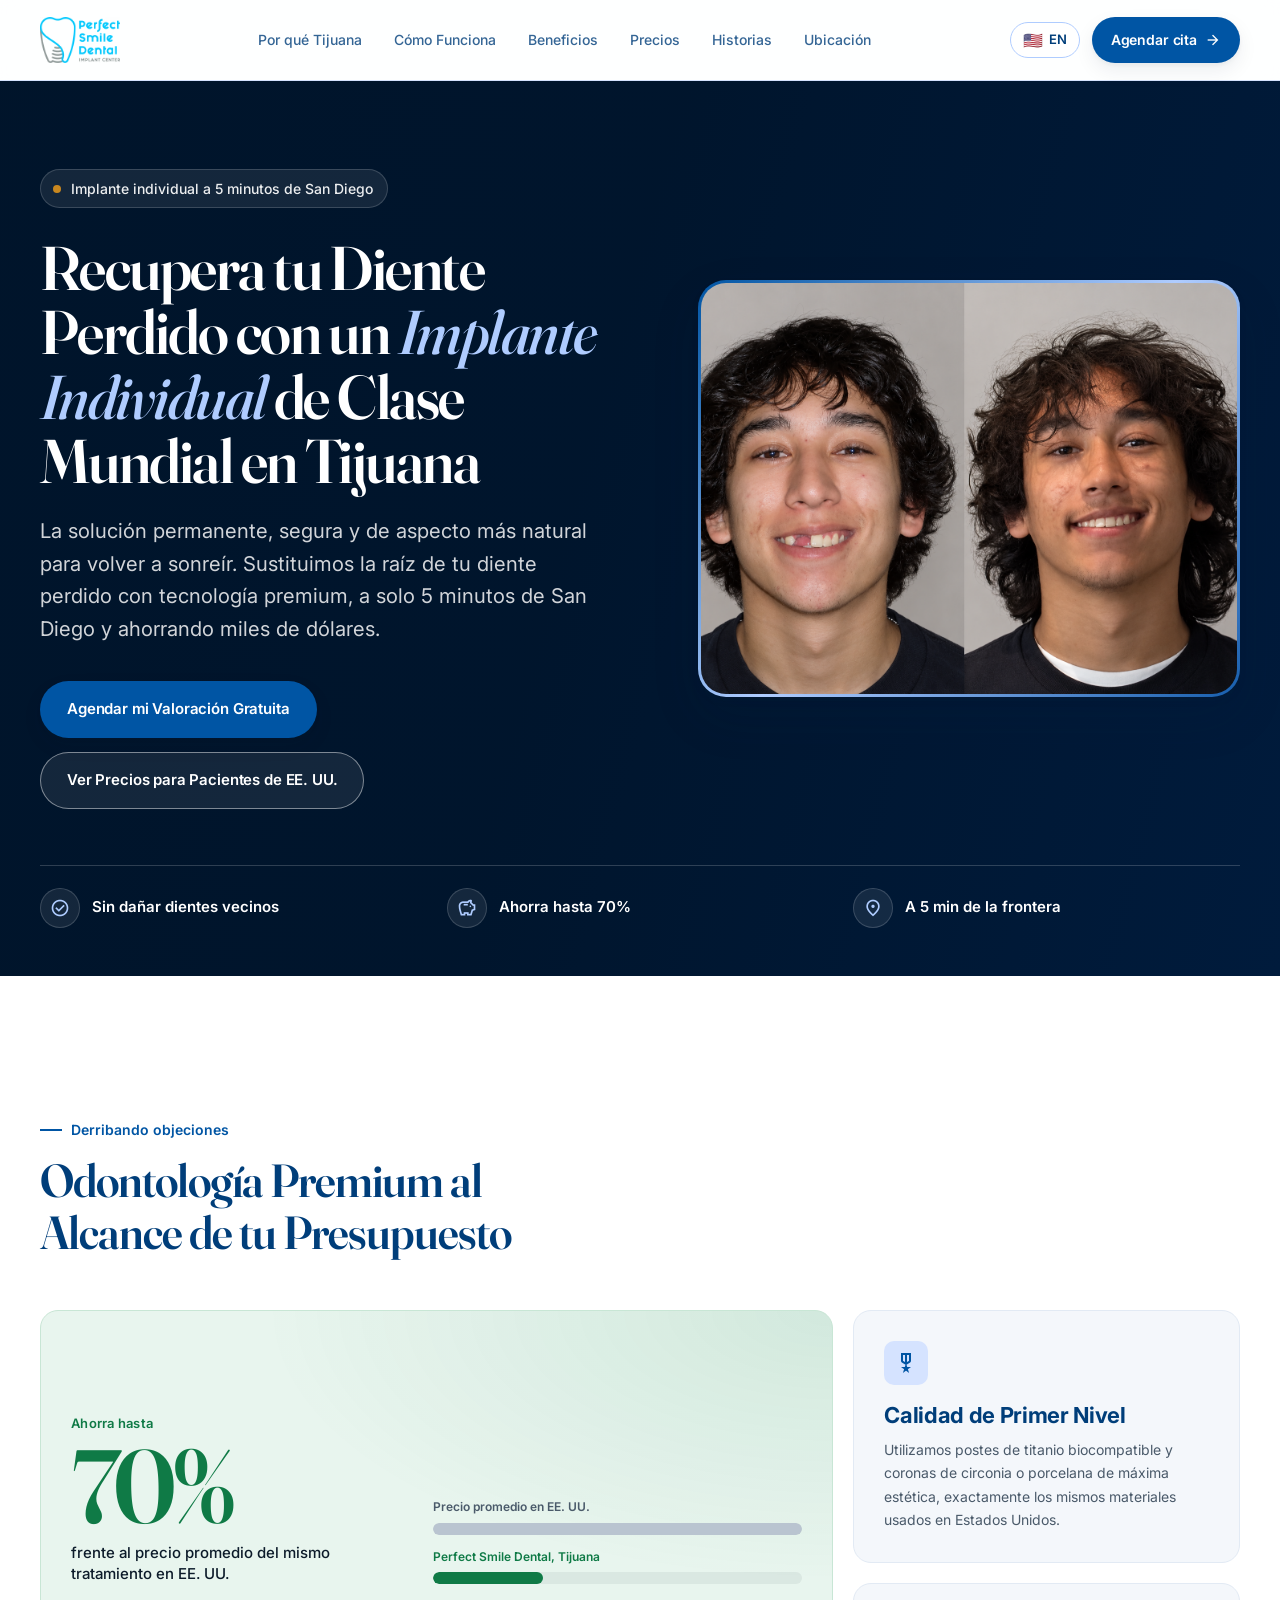
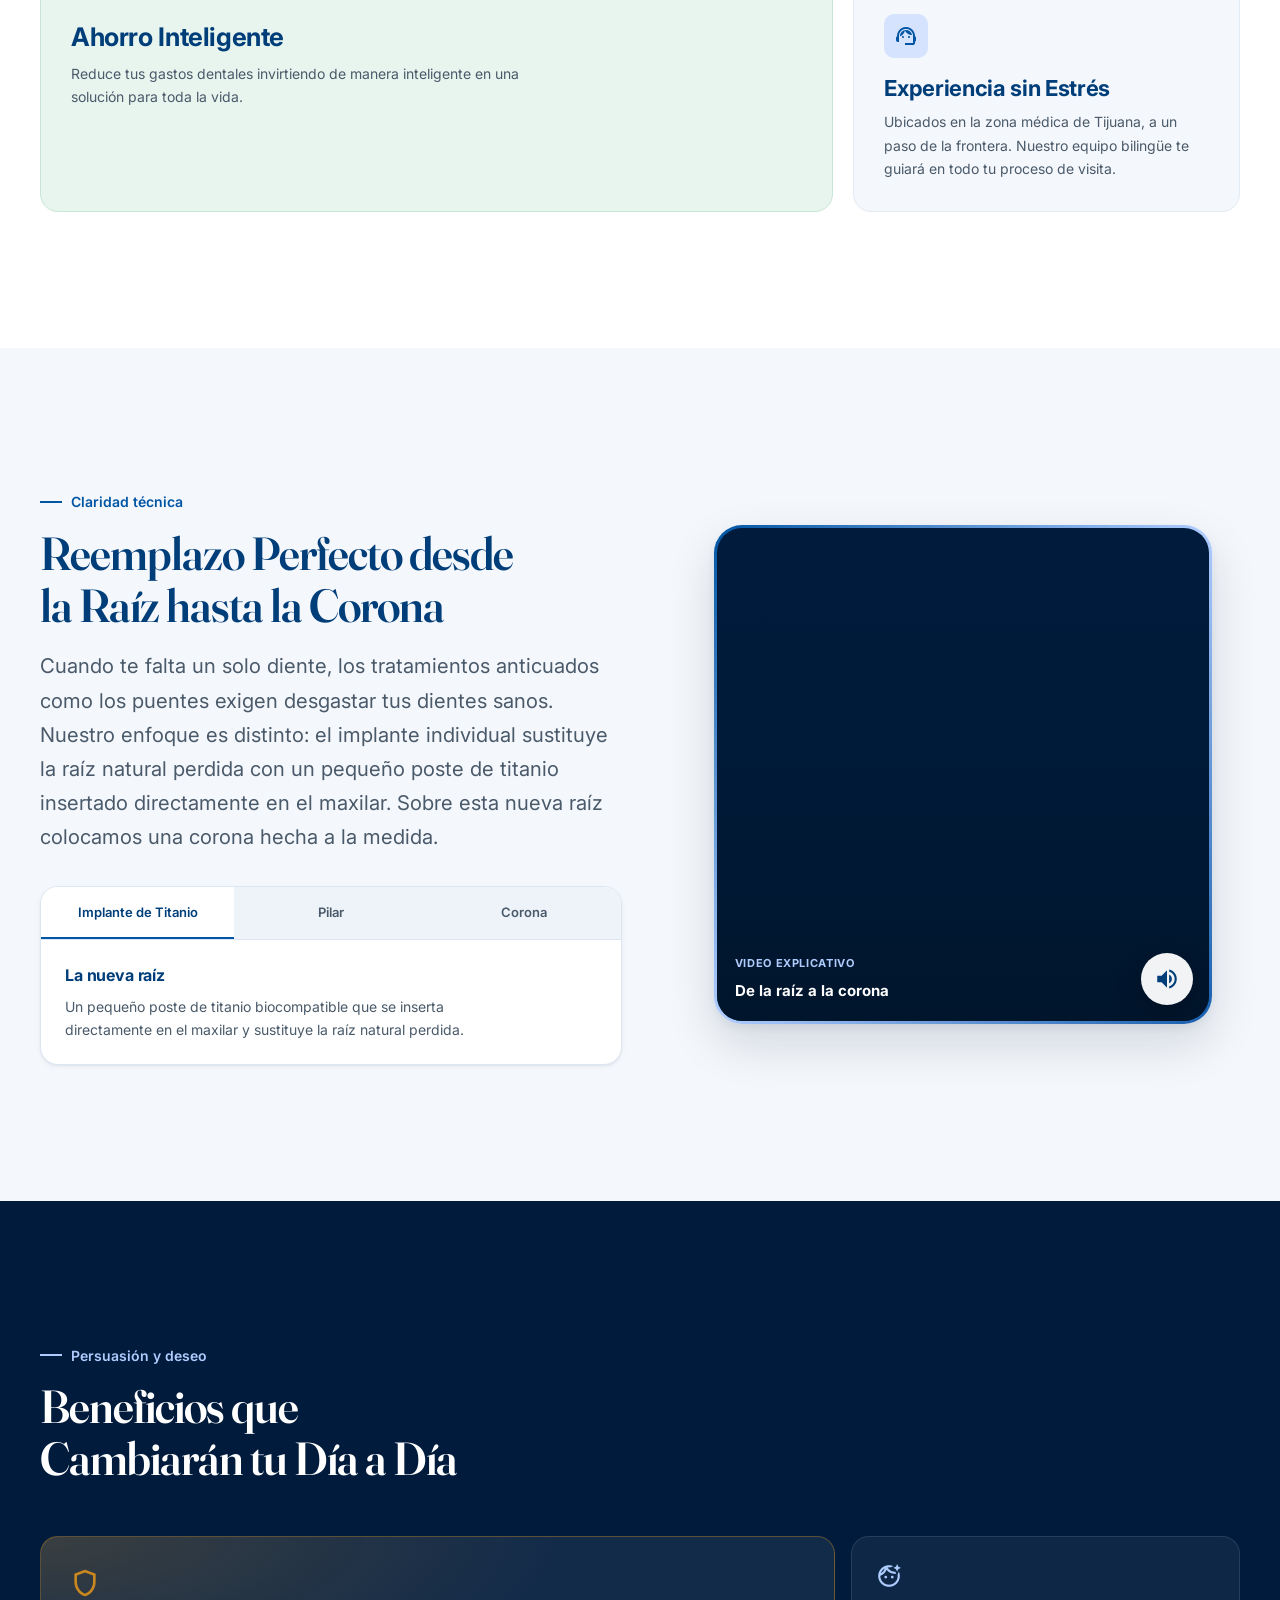
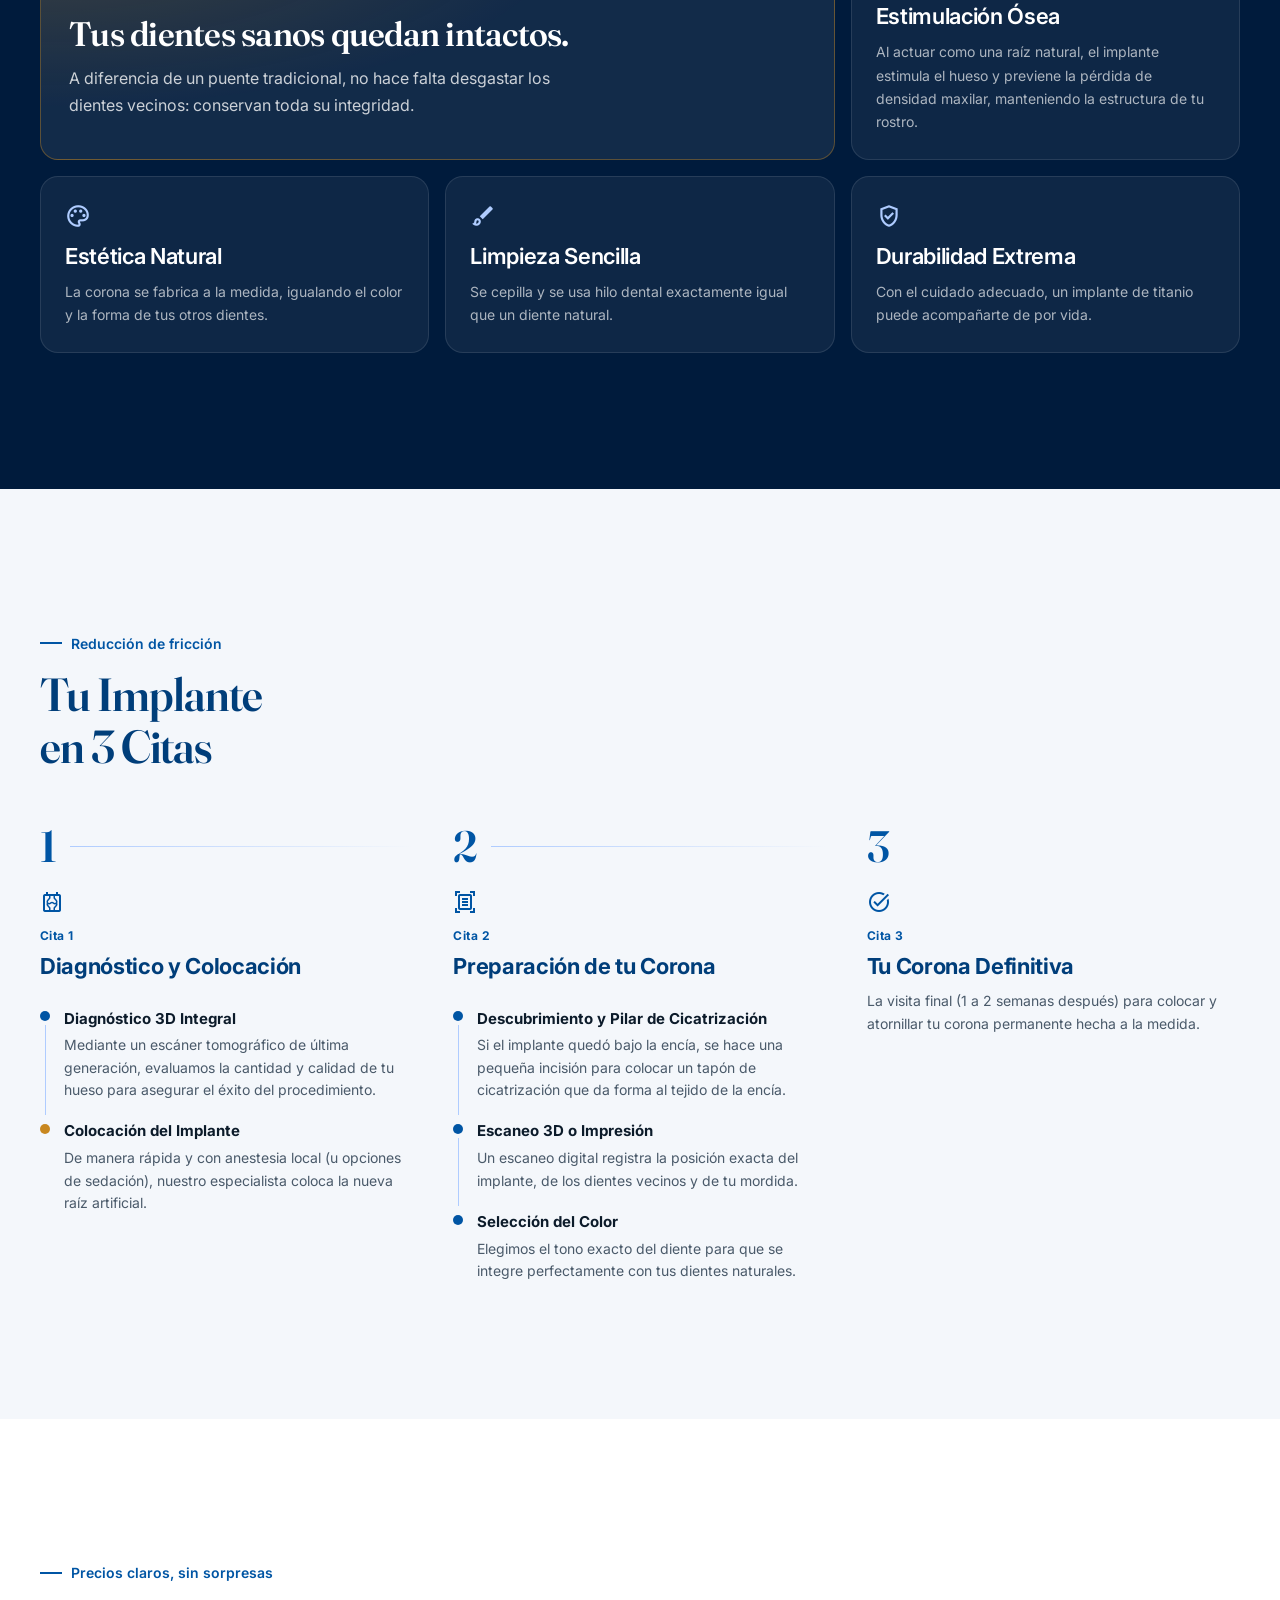
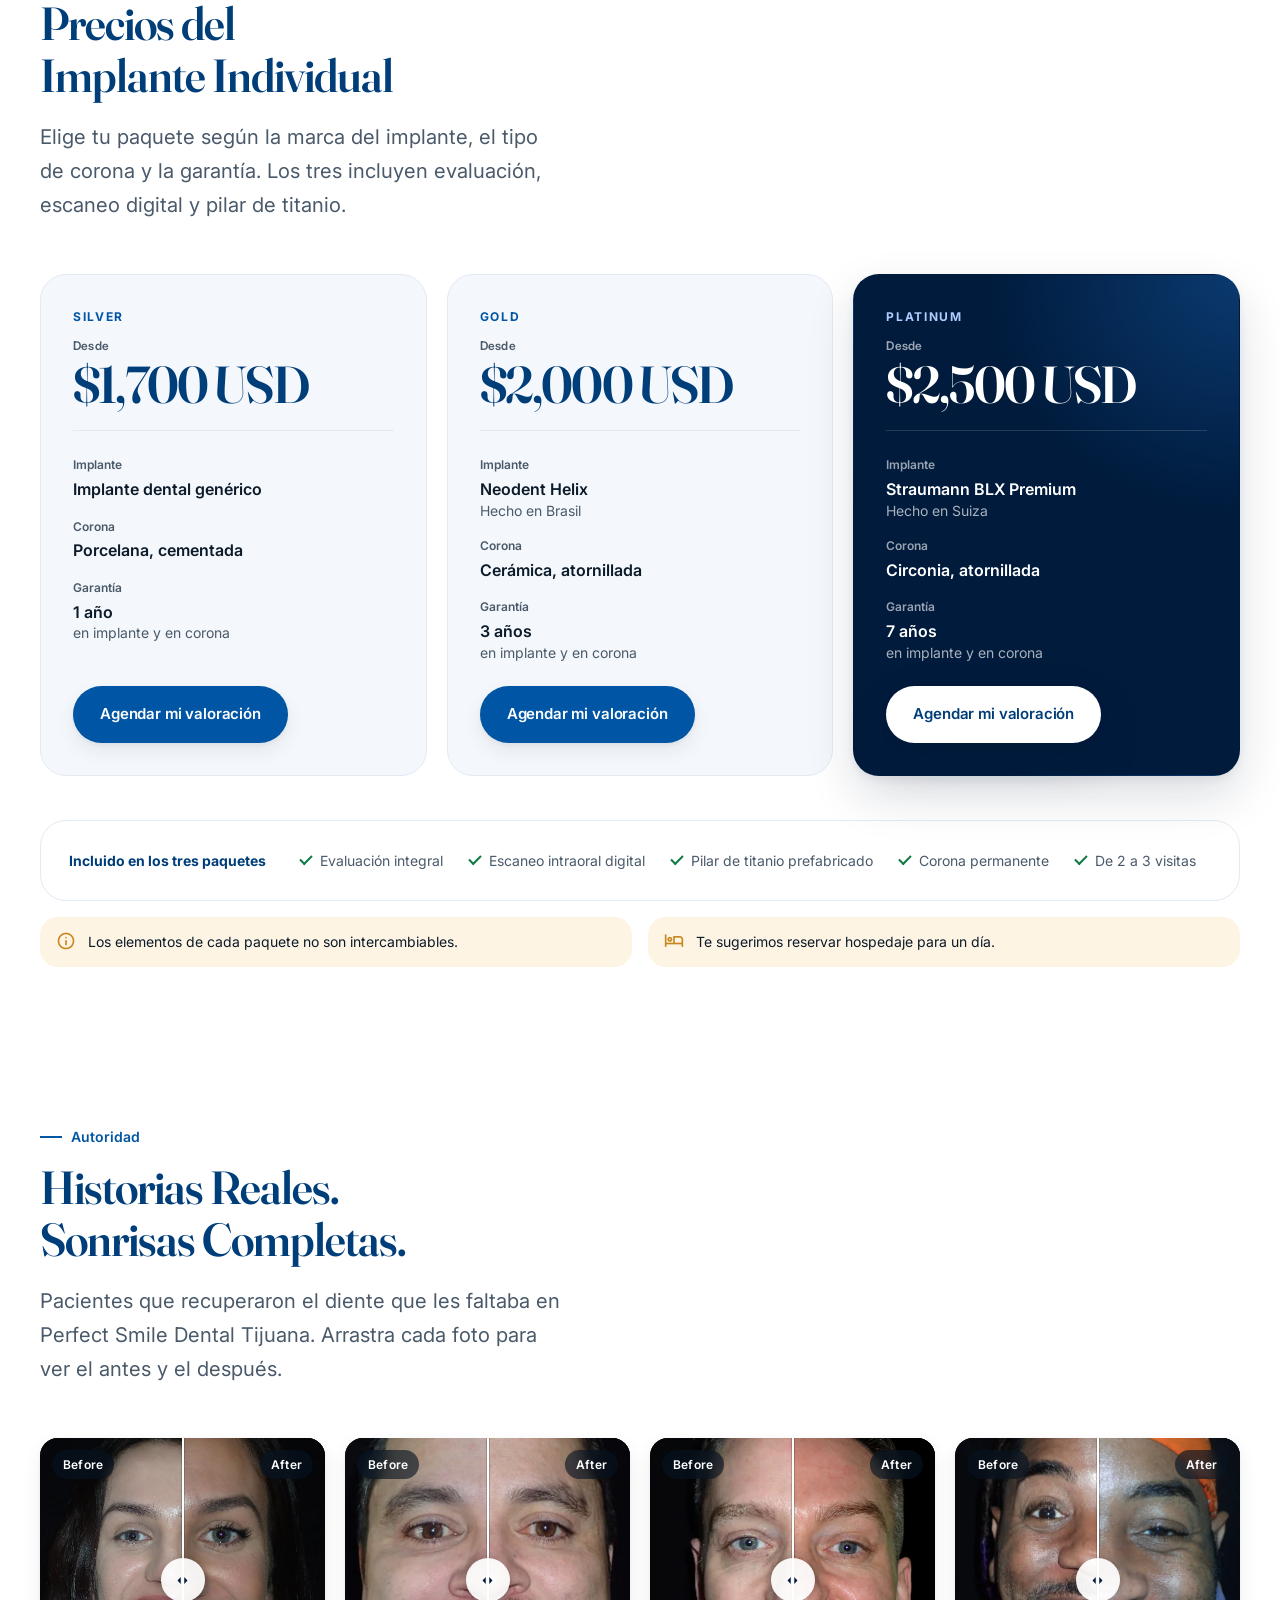
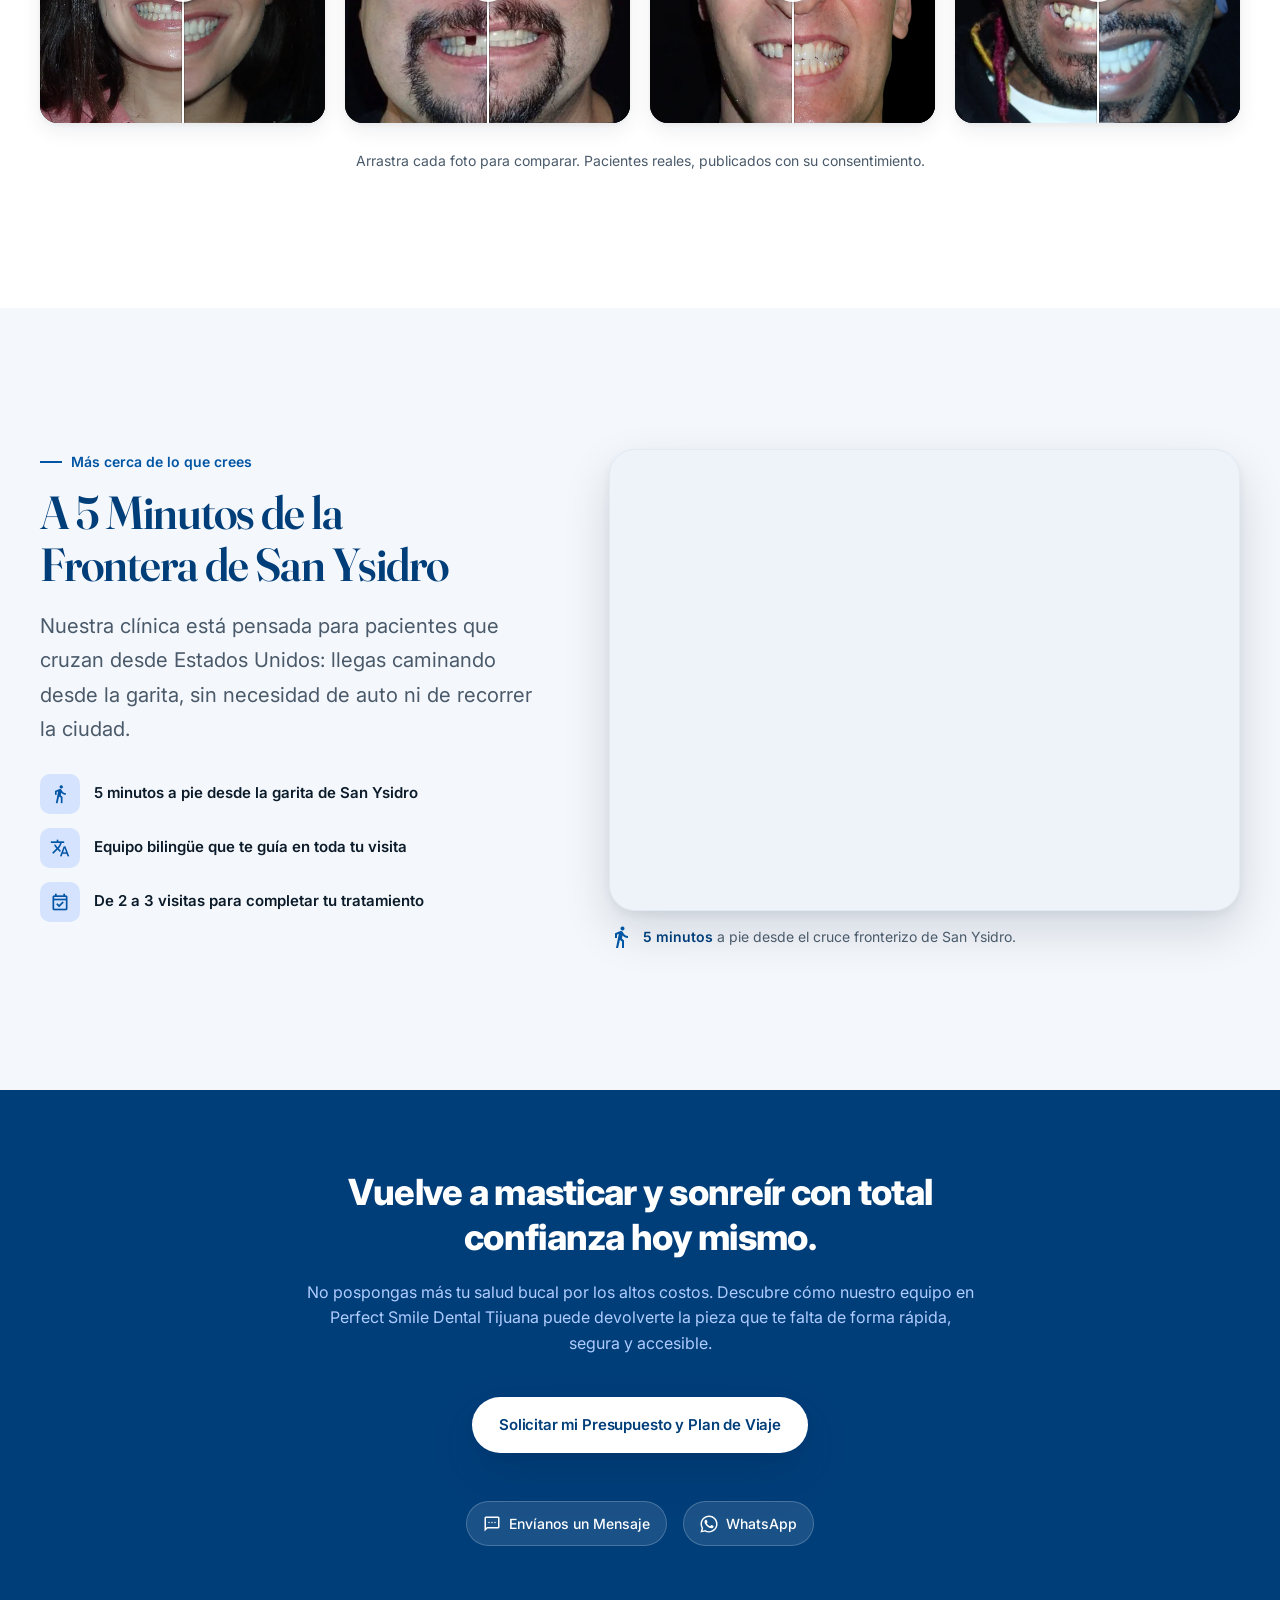
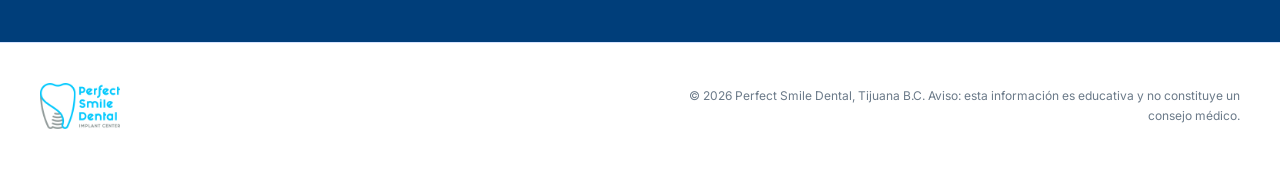
==== commit c291b482: "implants" ====
--- a/es/index.html
+++ b/es/index.html
@@ -4,6 +4,10 @@
     <meta charset="utf-8" />
     <meta name="viewport" content="width=device-width, initial-scale=1.0" />
     <title>Implante Dental Individual en Tijuana | Perfect Smile Dental</title>
+        <!-- Favicon -->
+<link rel="icon" href="/assets/favicon.ico" sizes="any" />
+<link rel="icon" href="/assets/favicon.svg" type="image/svg+xml" />
+<link rel="icon" href="/assets/favicon.png" type="image/png" sizes="32x32" />
     <meta
       name="description"
       content="Recupera tu diente perdido con un implante individual de clase mundial en Tijuana. Sin dañar dientes sanos, a 5 minutos de San Diego y ahorrando miles."
@@ -60,7 +64,7 @@
           ><a href="#ubicacion">Ubicación</a>
         </nav>
         <div class="navbar__right">
-          <a href="index.html" class="lang-switch" aria-label="View in English">
+          <a href="/" class="lang-switch" aria-label="View in English">
             <span class="lang-switch__flag">🇺🇸</span> EN
           </a>
           <a href="#contacto" class="btn btn--accent btn--sm navbar__cta">
@@ -524,7 +528,7 @@
           </ul>
         </div>
       </section>
-      <section id="historias" class="section section--white">
+      <section id="historias" class="section section--white" style="margin-top:-120px">
         <div class="container">
           <div class="section-intro section-intro--wide psd-reveal">
             <span class="section-eyebrow">Autoridad</span>
@@ -534,20 +538,20 @@
               cada foto para ver el antes y el después.
             </p>
           </div>
-          <div class="cases">
+           <div class="cases">
             <figure class="ba" style="--pos: 50%">
-              <div class="ba__stage" data-empty="Foto pendiente">
+              <div class="ba__stage" data-empty="Photo coming soon">
                 <img
                   class="ba__img"
-                  src=""
-                  alt="Paciente antes de su implante individual"
+                  src="/assets/img/before1.webp"
+                  alt="Patient before their single implant"
                   loading="lazy"
                   decoding="async"
                 />
                 <img
                   class="ba__img ba__img--after"
-                  src=""
-                  alt="El mismo paciente con su implante y corona nueva"
+                  src="/assets/img/after1.webp"
+                  alt="The same patient with their implant and new crown"
                   loading="lazy"
                   decoding="async"
                 />
@@ -557,8 +561,8 @@
                     <path d="M9.5 7 5 12l4.5 5V7Zm5 0v10l4.5-5-4.5-5Z"></path>
                   </svg>
                 </span>
-                <span class="ba__tag ba__tag--before">Antes</span>
-                <span class="ba__tag ba__tag--after">Después</span>
+                <span class="ba__tag ba__tag--before">Before</span>
+                <span class="ba__tag ba__tag--after">After</span>
                 <input
                   class="ba__range"
                   type="range"
@@ -566,23 +570,23 @@
                   max="100"
                   value="50"
                   step="0.1"
-                  aria-label="Comparación antes y después — Caso 1"
+                  aria-label="Before and after comparison — Case 1"
                 />
               </div>
             </figure>
             <figure class="ba" style="--pos: 50%">
-              <div class="ba__stage" data-empty="Foto pendiente">
+              <div class="ba__stage" data-empty="Photo coming soon">
                 <img
                   class="ba__img"
-                  src=""
-                  alt="Paciente antes de su implante individual"
+                  src="/assets/img/before2.webp"
+                  alt="Patient before their single implant"
                   loading="lazy"
                   decoding="async"
                 />
                 <img
                   class="ba__img ba__img--after"
-                  src=""
-                  alt="El mismo paciente con su implante y corona nueva"
+                  src="/assets/img/after2.webp"
+                  alt="The same patient with their implant and new crown"
                   loading="lazy"
                   decoding="async"
                 />
@@ -592,8 +596,8 @@
                     <path d="M9.5 7 5 12l4.5 5V7Zm5 0v10l4.5-5-4.5-5Z"></path>
                   </svg>
                 </span>
-                <span class="ba__tag ba__tag--before">Antes</span>
-                <span class="ba__tag ba__tag--after">Después</span>
+                <span class="ba__tag ba__tag--before">Before</span>
+                <span class="ba__tag ba__tag--after">After</span>
                 <input
                   class="ba__range"
                   type="range"
@@ -601,23 +605,23 @@
                   max="100"
                   value="50"
                   step="0.1"
-                  aria-label="Comparación antes y después — Caso 2"
+                  aria-label="Before and after comparison — Case 2"
                 />
               </div>
             </figure>
             <figure class="ba" style="--pos: 50%">
-              <div class="ba__stage" data-empty="Foto pendiente">
+              <div class="ba__stage" data-empty="Photo coming soon">
                 <img
                   class="ba__img"
-                  src=""
-                  alt="Paciente antes de su implante individual"
+                  src="/assets/img/before3.webp"
+                  alt="Patient before their single implant"
                   loading="lazy"
                   decoding="async"
                 />
                 <img
                   class="ba__img ba__img--after"
-                  src=""
-                  alt="El mismo paciente con su implante y corona nueva"
+                  src="/assets/img/after3.webp"
+                  alt="The same patient with their implant and new crown"
                   loading="lazy"
                   decoding="async"
                 />
@@ -627,8 +631,8 @@
                     <path d="M9.5 7 5 12l4.5 5V7Zm5 0v10l4.5-5-4.5-5Z"></path>
                   </svg>
                 </span>
-                <span class="ba__tag ba__tag--before">Antes</span>
-                <span class="ba__tag ba__tag--after">Después</span>
+                <span class="ba__tag ba__tag--before">Before</span>
+                <span class="ba__tag ba__tag--after">After</span>
                 <input
                   class="ba__range"
                   type="range"
@@ -636,7 +640,42 @@
                   max="100"
                   value="50"
                   step="0.1"
-                  aria-label="Comparación antes y después — Caso 3"
+                  aria-label="Before and after comparison — Case 3"
+                />
+              </div>
+            </figure>
+               <figure class="ba" style="--pos: 50%">
+              <div class="ba__stage" data-empty="Photo coming soon">
+                <img
+                  class="ba__img"
+                  src="/assets/img/before4.webp"
+                  alt="Patient before their single implant"
+                  loading="lazy"
+                  decoding="async"
+                />
+                <img
+                  class="ba__img ba__img--after"
+                  src="/assets/img/after4.webp"
+                  alt="The same patient with their implant and new crown"
+                  loading="lazy"
+                  decoding="async"
+                />
+                <span class="ba__line" aria-hidden="true"></span>
+                <span class="ba__knob" aria-hidden="true">
+                  <svg viewBox="0 0 24 24" width="17" height="17" fill="currentColor">
+                    <path d="M9.5 7 5 12l4.5 5V7Zm5 0v10l4.5-5-4.5-5Z"></path>
+                  </svg>
+                </span>
+                <span class="ba__tag ba__tag--before">Before</span>
+                <span class="ba__tag ba__tag--after">After</span>
+                <input
+                  class="ba__range"
+                  type="range"
+                  min="0"
+                  max="100"
+                  value="50"
+                  step="0.1"
+                  aria-label="Before and after comparison — Case 3"
                 />
               </div>
             </figure>
--- a/styles.css
+++ b/styles.css
@@ -90,7 +90,7 @@
 }
 .material-symbols-outlined.fill-icon { font-variation-settings: 'FILL' 1; }
 
-.container { max-width: 1240px; margin: 0 auto; padding: 0 20px; }
+.container { max-width: 1500px; margin: 0 auto; padding: 0 20px; }
 @media (min-width: 1024px) { .container { padding: 0 40px; } }
 
 /* ============================================================ */
@@ -466,7 +466,7 @@
   border-radius: 28px;
   background: linear-gradient(135deg, var(--psd-accent), var(--psd-blue-200), var(--psd-accent-light));
   box-shadow: var(--shadow-lg);
-  max-width: 480px;
+  max-width: 90%;
   margin: 0 auto;
 }
 .video-frame-inner {
@@ -1033,7 +1033,7 @@
   gap: var(--gap);
 }
 @media (min-width: 560px) { .cases { --cols: 2; } }
-@media (min-width: 1024px) { .cases { --cols: 3; --gap: 20px; } }
+@media (min-width: 1024px) { .cases { --cols: 4; --gap: 20px; } }
 
 .ba {
   margin: 0;
@@ -1375,14 +1375,10 @@
   padding: 24px;
 }
 
-/* ============================================================ */
-/* HERO CON IMAGEN ESTÁTICA                                      */
-/* Mismo marco con borde degradado que el video, sin botón play. */
-/* ============================================================ */
 
 .hero__photo {
   margin: 0 auto;
-  max-width: 480px;
+  max-width: 600px;
   padding: 3px;
   border-radius: 28px;
   background: linear-gradient(135deg, var(--psd-accent), var(--psd-blue-200), var(--psd-accent-light));
@@ -1392,7 +1388,7 @@
   display: block;
   width: 100%;
   height: auto;
-  aspect-ratio: 4 / 4.6;
+  aspect-ratio: 6 / 4.6;
   object-fit: cover;
   border-radius: 25px;
   background: var(--psd-primary-dark);
@@ -1405,7 +1401,7 @@
 .video-frame-inner .video-frame__loop {
   display: block;
   width: 100%;
-  height: 100%;
+  height: 85%;
   object-fit: cover;
 }
 
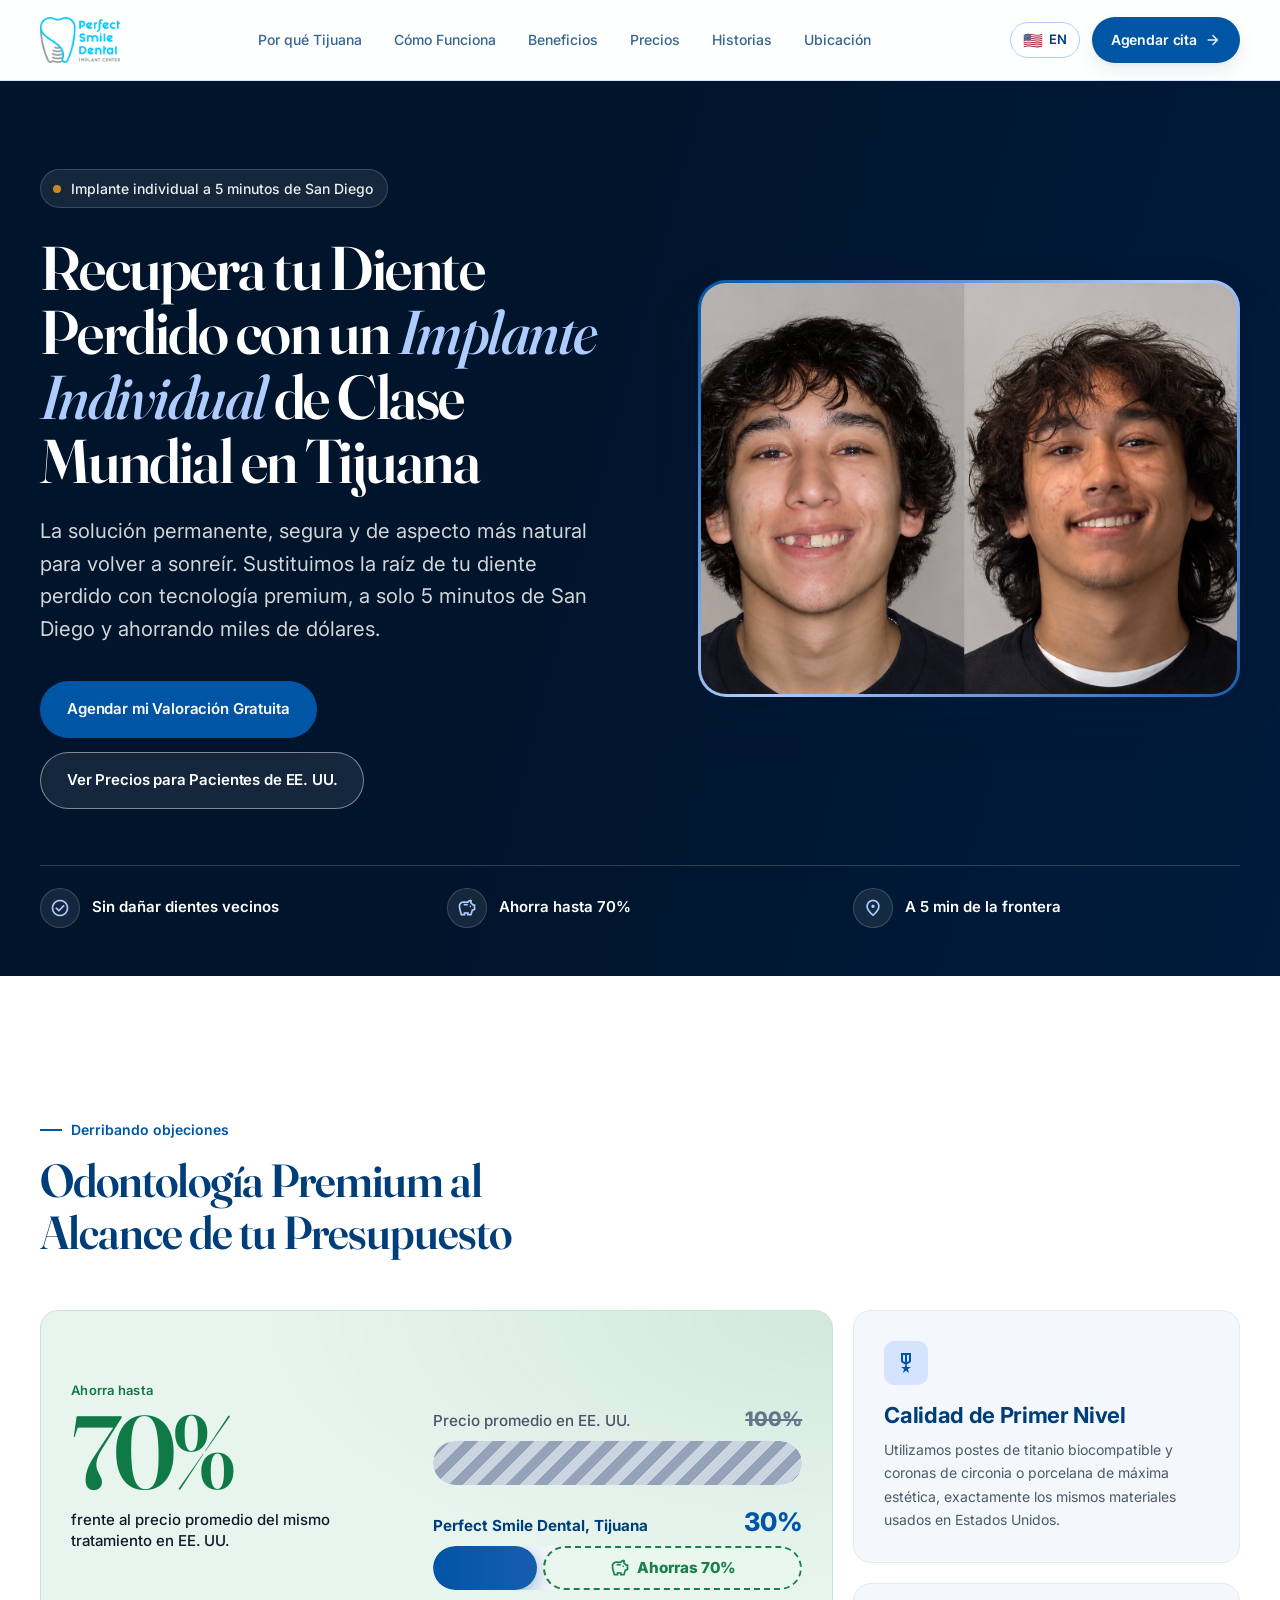
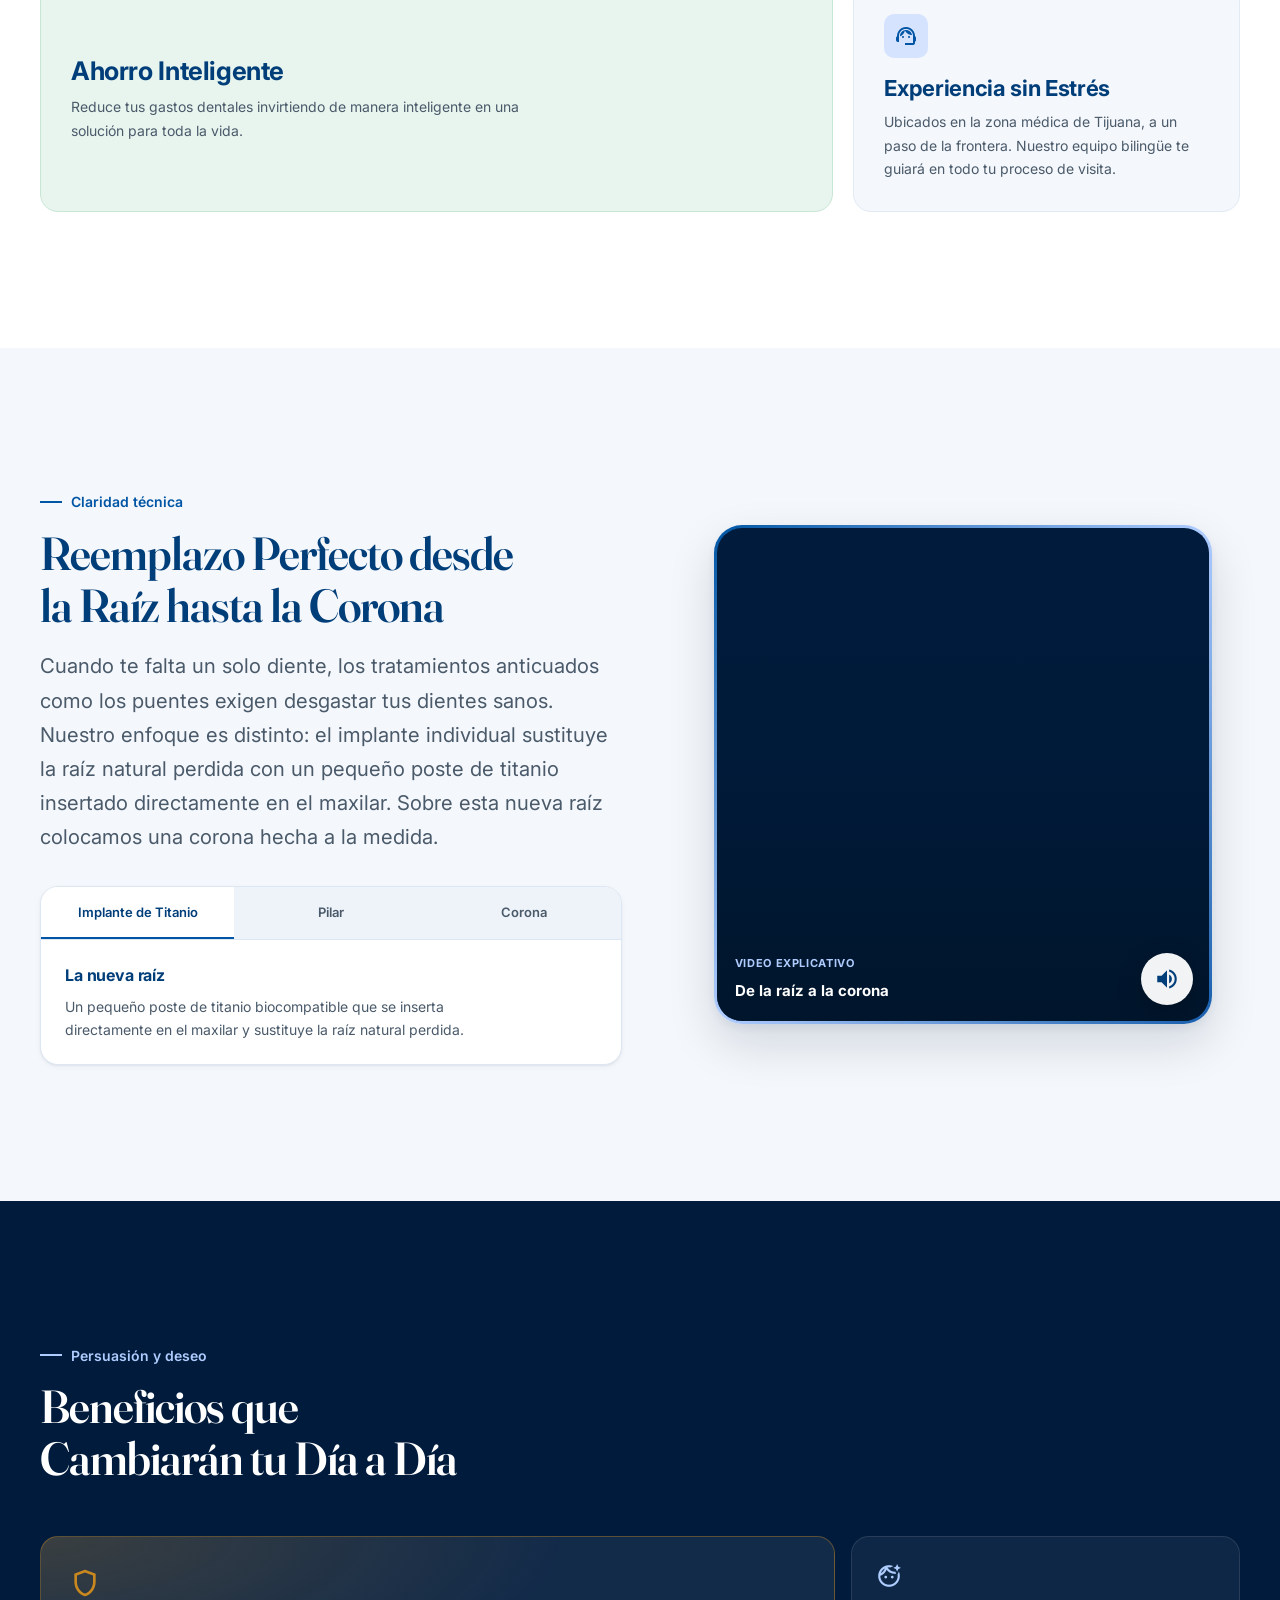
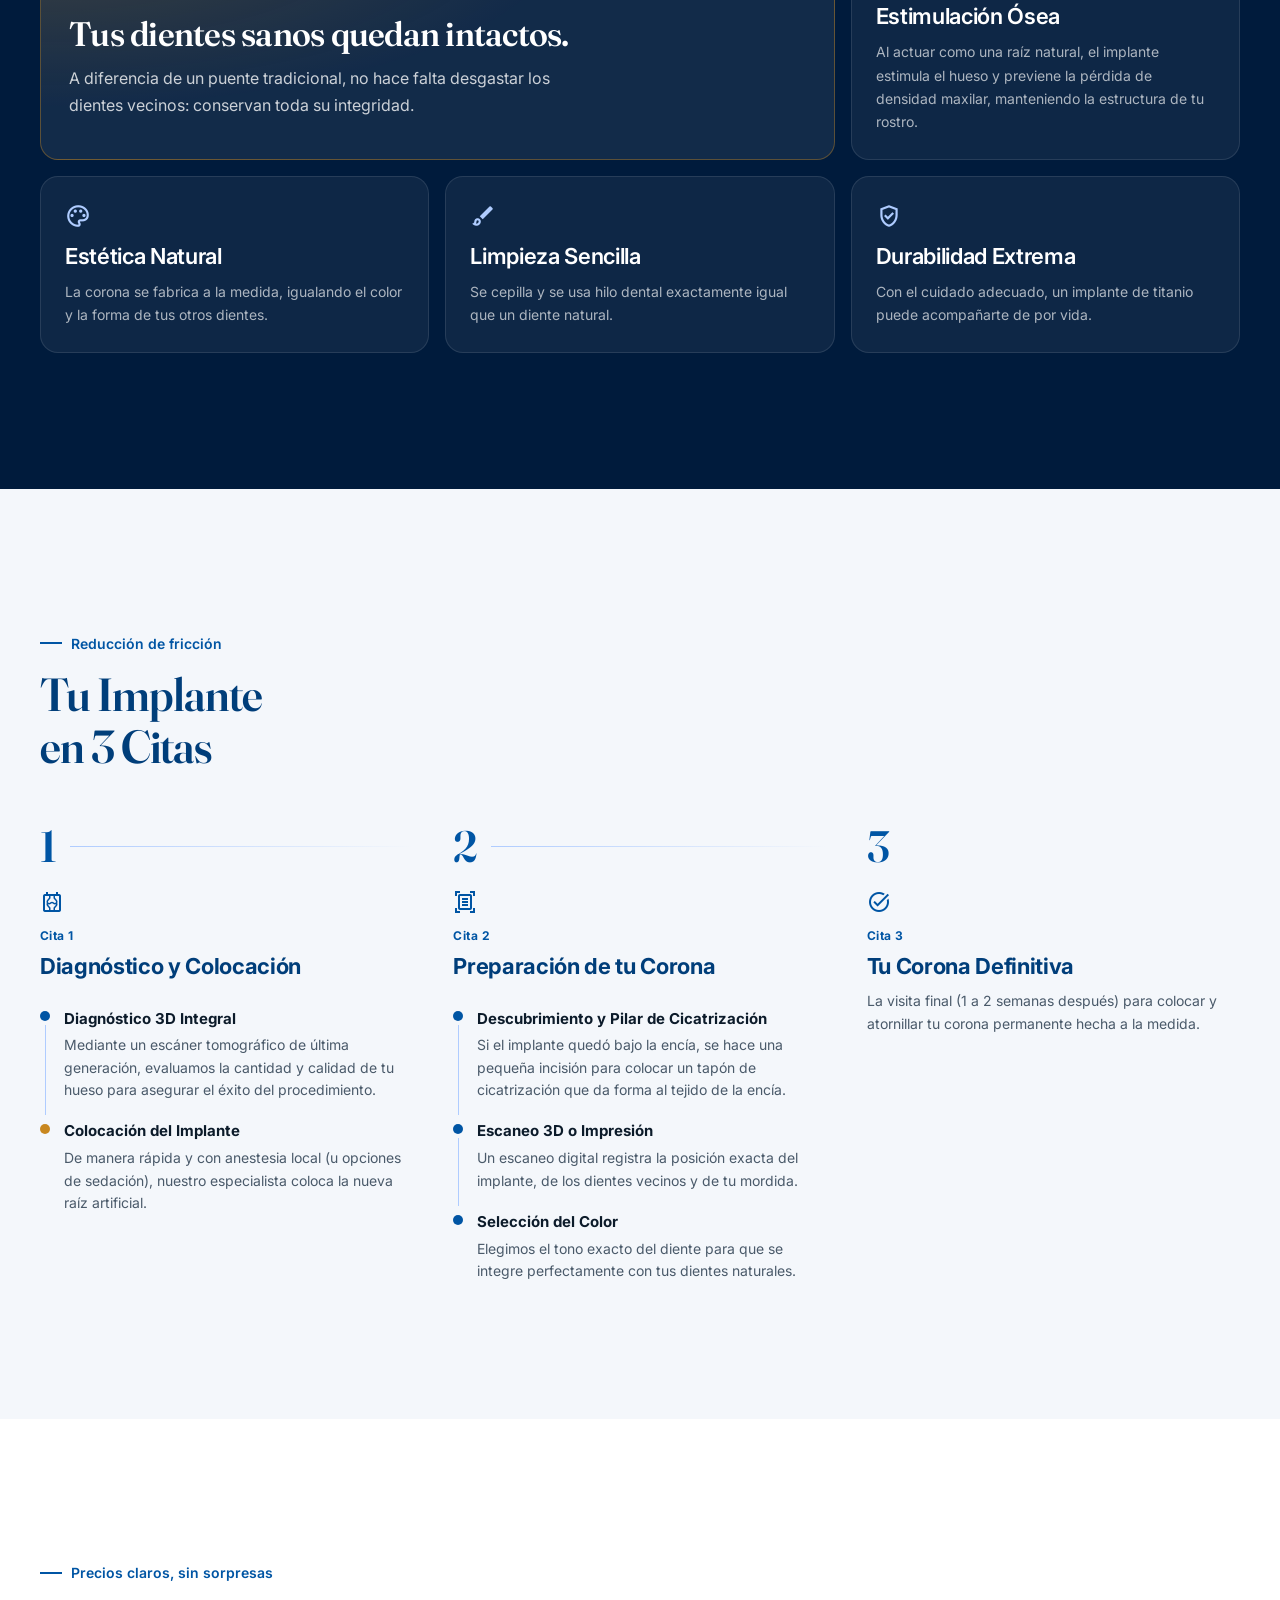
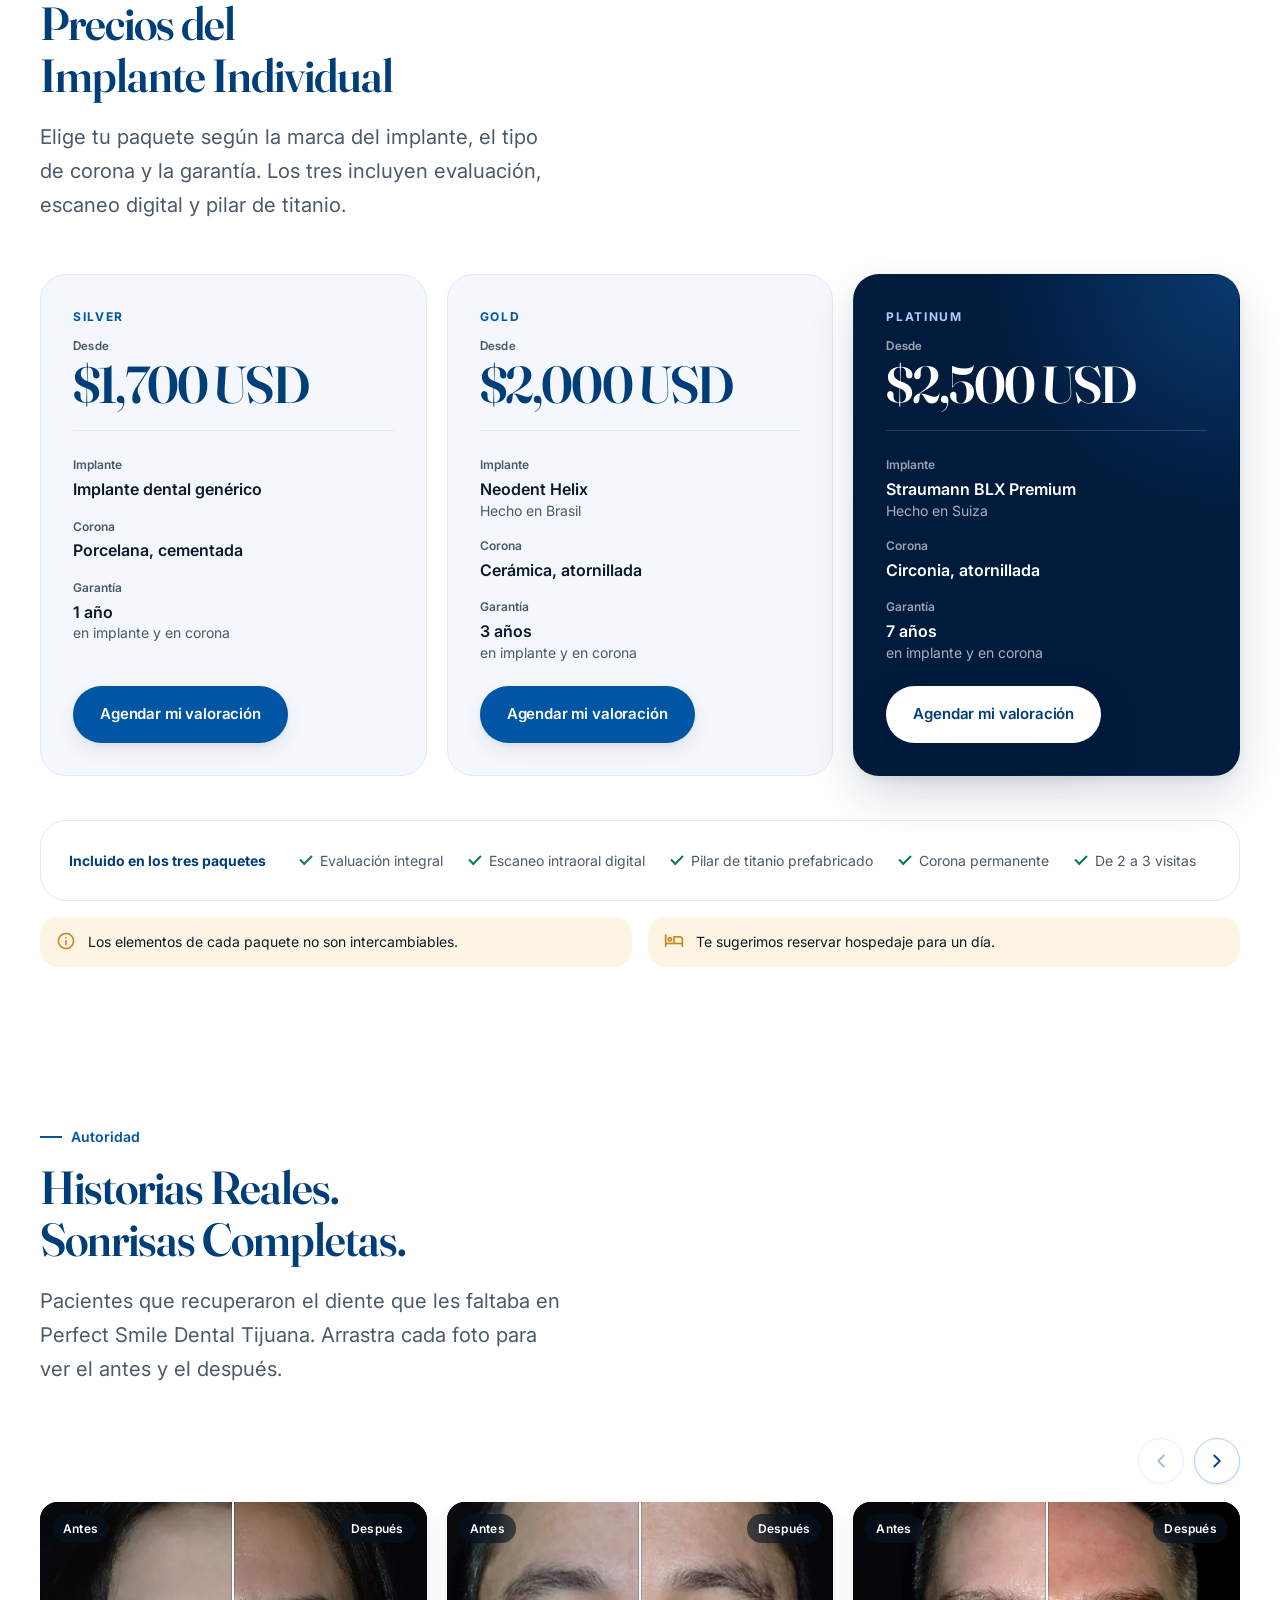
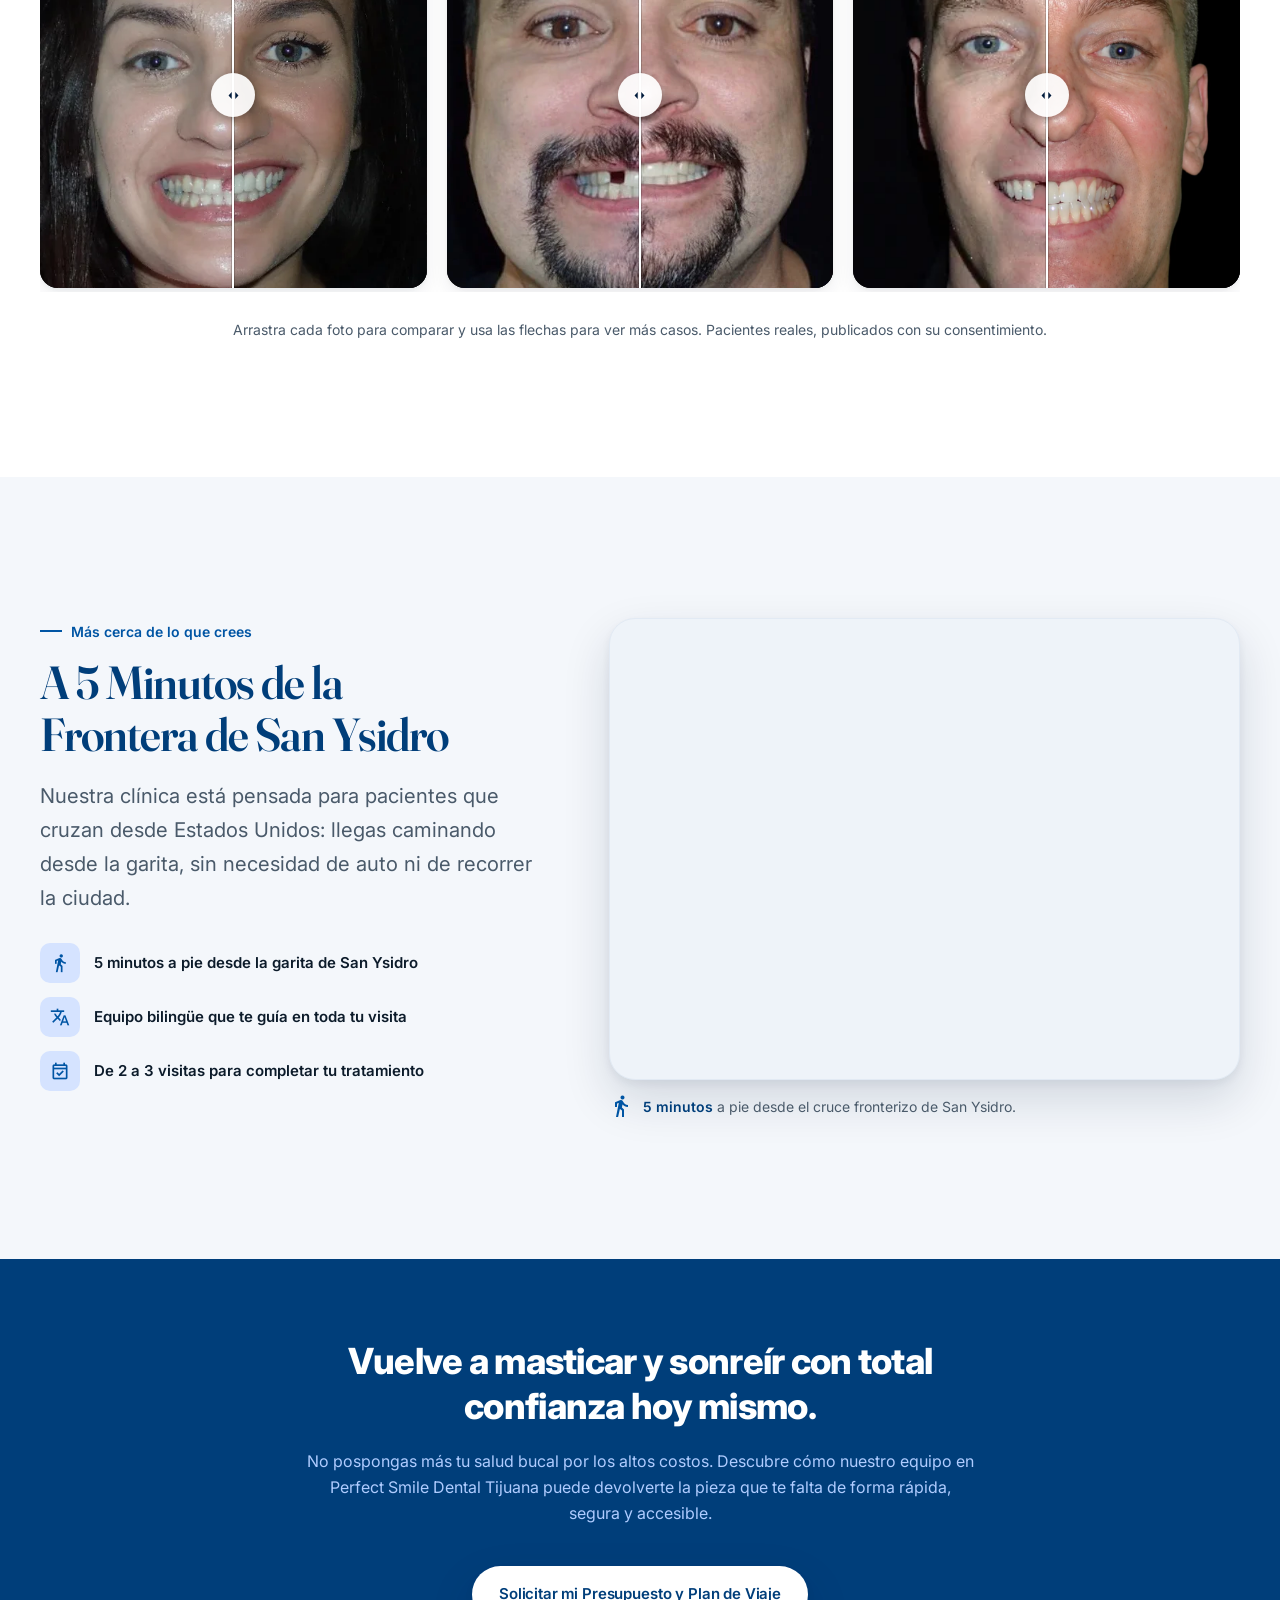
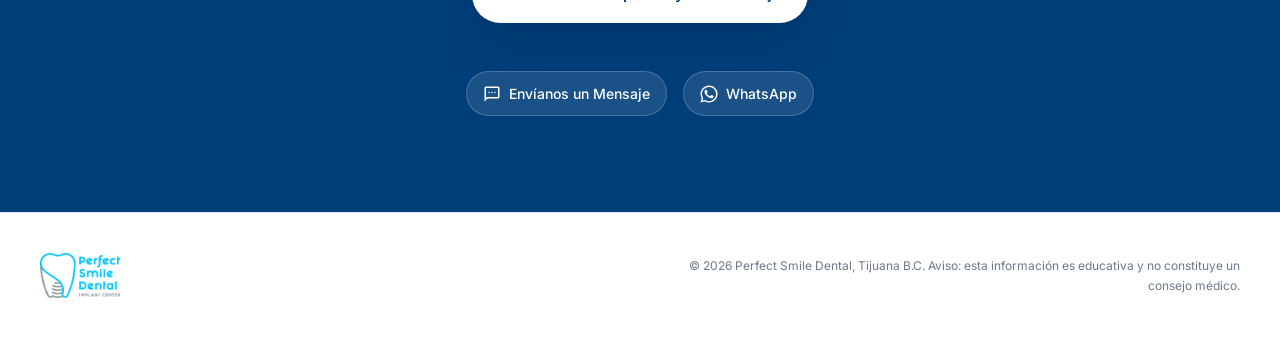
==== commit 74594a61: "carrusel" ====
--- a/es/index.html
+++ b/es/index.html
@@ -146,24 +146,35 @@
                 <span class="stat__lead">Ahorra hasta</span> <span class="stat__figure">70%</span>
                 <span class="stat__note">frente al precio promedio del mismo tratamiento en EE. UU.</span>
               </div>
-              <div
-                class="bars"
-                role="img"
-                aria-label="Precio promedio en EE. UU.: 100%. Perfect Smile Dental, Tijuana: 30%."
-              >
-                <div class="bar">
-                  <span class="bar__label">Precio promedio en EE. UU.</span>
-                  <span class="bar__track"
-                    ><span class="bar__fill bar__fill--from" style="--w: 100%"></span
-                  ></span>
-                </div>
-                <div class="bar">
-                  <span class="bar__label bar__label--to">Perfect Smile Dental, Tijuana</span>
-                  <span class="bar__track"
-                    ><span class="bar__fill bar__fill--to" style="--w: 30%"></span
-                  ></span>
-                </div>
-              </div>
+           <div
+  class="bars bars--compare"
+  role="img"
+  aria-label="Precio promedio en EE. UU.: 100%. Perfect Smile Dental, Tijuana: 30%. Ahorras hasta 70%."
+>
+  <div class="bar">
+    <div class="bar__head">
+      <span class="bar__label">Precio promedio en EE. UU.</span>
+      <span class="bar__value bar__value--from">100%</span>
+    </div>
+    <span class="bar__track">
+      <span class="bar__fill bar__fill--from" style="--w: 100%"></span>
+    </span>
+  </div>
+
+  <div class="bar">
+    <div class="bar__head">
+      <span class="bar__label bar__label--to">Perfect Smile Dental, Tijuana</span>
+      <span class="bar__value bar__value--to">30%</span>
+    </div>
+    <span class="bar__track">
+      <span class="bar__fill bar__fill--to" style="--w: 30%"></span>
+      <span class="bar__save" style="--w: 70%">
+        <span class="material-symbols-outlined" aria-hidden="true">savings</span>
+        Ahorras 70%
+      </span>
+    </span>
+  </div>
+</div>
               <div class="card__body">
                 <h3 class="card__title">Ahorro Inteligente</h3>
                 <p class="card__text">
@@ -538,151 +549,76 @@
               cada foto para ver el antes y el después.
             </p>
           </div>
-           <div class="cases">
-            <figure class="ba" style="--pos: 50%">
-              <div class="ba__stage" data-empty="Photo coming soon">
-                <img
-                  class="ba__img"
-                  src="/assets/img/before1.webp"
-                  alt="Patient before their single implant"
-                  loading="lazy"
-                  decoding="async"
-                />
-                <img
-                  class="ba__img ba__img--after"
-                  src="/assets/img/after1.webp"
-                  alt="The same patient with their implant and new crown"
-                  loading="lazy"
-                  decoding="async"
-                />
-                <span class="ba__line" aria-hidden="true"></span>
-                <span class="ba__knob" aria-hidden="true">
-                  <svg viewBox="0 0 24 24" width="17" height="17" fill="currentColor">
-                    <path d="M9.5 7 5 12l4.5 5V7Zm5 0v10l4.5-5-4.5-5Z"></path>
-                  </svg>
-                </span>
-                <span class="ba__tag ba__tag--before">Before</span>
-                <span class="ba__tag ba__tag--after">After</span>
-                <input
-                  class="ba__range"
-                  type="range"
-                  min="0"
-                  max="100"
-                  value="50"
-                  step="0.1"
-                  aria-label="Before and after comparison — Case 1"
-                />
-              </div>
-            </figure>
-            <figure class="ba" style="--pos: 50%">
-              <div class="ba__stage" data-empty="Photo coming soon">
-                <img
-                  class="ba__img"
-                  src="/assets/img/before2.webp"
-                  alt="Patient before their single implant"
-                  loading="lazy"
-                  decoding="async"
-                />
-                <img
-                  class="ba__img ba__img--after"
-                  src="/assets/img/after2.webp"
-                  alt="The same patient with their implant and new crown"
-                  loading="lazy"
-                  decoding="async"
-                />
-                <span class="ba__line" aria-hidden="true"></span>
-                <span class="ba__knob" aria-hidden="true">
-                  <svg viewBox="0 0 24 24" width="17" height="17" fill="currentColor">
-                    <path d="M9.5 7 5 12l4.5 5V7Zm5 0v10l4.5-5-4.5-5Z"></path>
-                  </svg>
-                </span>
-                <span class="ba__tag ba__tag--before">Before</span>
-                <span class="ba__tag ba__tag--after">After</span>
-                <input
-                  class="ba__range"
-                  type="range"
-                  min="0"
-                  max="100"
-                  value="50"
-                  step="0.1"
-                  aria-label="Before and after comparison — Case 2"
-                />
-              </div>
-            </figure>
-            <figure class="ba" style="--pos: 50%">
-              <div class="ba__stage" data-empty="Photo coming soon">
-                <img
-                  class="ba__img"
-                  src="/assets/img/before3.webp"
-                  alt="Patient before their single implant"
-                  loading="lazy"
-                  decoding="async"
-                />
-                <img
-                  class="ba__img ba__img--after"
-                  src="/assets/img/after3.webp"
-                  alt="The same patient with their implant and new crown"
-                  loading="lazy"
-                  decoding="async"
-                />
-                <span class="ba__line" aria-hidden="true"></span>
-                <span class="ba__knob" aria-hidden="true">
-                  <svg viewBox="0 0 24 24" width="17" height="17" fill="currentColor">
-                    <path d="M9.5 7 5 12l4.5 5V7Zm5 0v10l4.5-5-4.5-5Z"></path>
-                  </svg>
-                </span>
-                <span class="ba__tag ba__tag--before">Before</span>
-                <span class="ba__tag ba__tag--after">After</span>
-                <input
-                  class="ba__range"
-                  type="range"
-                  min="0"
-                  max="100"
-                  value="50"
-                  step="0.1"
-                  aria-label="Before and after comparison — Case 3"
-                />
-              </div>
-            </figure>
-               <figure class="ba" style="--pos: 50%">
-              <div class="ba__stage" data-empty="Photo coming soon">
-                <img
-                  class="ba__img"
-                  src="/assets/img/before4.webp"
-                  alt="Patient before their single implant"
-                  loading="lazy"
-                  decoding="async"
-                />
-                <img
-                  class="ba__img ba__img--after"
-                  src="/assets/img/after4.webp"
-                  alt="The same patient with their implant and new crown"
-                  loading="lazy"
-                  decoding="async"
-                />
-                <span class="ba__line" aria-hidden="true"></span>
-                <span class="ba__knob" aria-hidden="true">
-                  <svg viewBox="0 0 24 24" width="17" height="17" fill="currentColor">
-                    <path d="M9.5 7 5 12l4.5 5V7Zm5 0v10l4.5-5-4.5-5Z"></path>
-                  </svg>
-                </span>
-                <span class="ba__tag ba__tag--before">Before</span>
-                <span class="ba__tag ba__tag--after">After</span>
-                <input
-                  class="ba__range"
-                  type="range"
-                  min="0"
-                  max="100"
-                  value="50"
-                  step="0.1"
-                  aria-label="Before and after comparison — Case 3"
-                />
-              </div>
-            </figure>
-          </div>
-          <p class="cases__hint">
-            Arrastra cada foto para comparar. Pacientes reales, publicados con su consentimiento.
-          </p>
+    <div class="ba-carousel" data-ba-carousel>
+  <div class="cases">
+    <figure class="ba" style="--pos: 50%">
+      <div class="ba__stage" data-empty="Foto pendiente">
+        <img class="ba__img" src="/assets/img/before1.webp" alt="Paciente antes de su implante individual" loading="lazy" decoding="async" />
+        <img class="ba__img ba__img--after" src="/assets/img/after1.webp" alt="El mismo paciente con su implante y corona nueva" loading="lazy" decoding="async" />
+        <span class="ba__line" aria-hidden="true"></span>
+        <span class="ba__knob" aria-hidden="true">
+          <svg viewBox="0 0 24 24" width="17" height="17" fill="currentColor"><path d="M9.5 7 5 12l4.5 5V7Zm5 0v10l4.5-5-4.5-5Z"></path></svg>
+        </span>
+        <span class="ba__tag ba__tag--before">Antes</span>
+        <span class="ba__tag ba__tag--after">Después</span>
+        <input class="ba__range" type="range" min="0" max="100" value="50" step="0.1" aria-label="Comparación antes y después — Caso 1" />
+      </div>
+    </figure>
+
+    <figure class="ba" style="--pos: 50%">
+      <div class="ba__stage" data-empty="Foto pendiente">
+        <img class="ba__img" src="/assets/img/before2.webp" alt="Paciente antes de su implante individual" loading="lazy" decoding="async" />
+        <img class="ba__img ba__img--after" src="/assets/img/after2.webp" alt="El mismo paciente con su implante y corona nueva" loading="lazy" decoding="async" />
+        <span class="ba__line" aria-hidden="true"></span>
+        <span class="ba__knob" aria-hidden="true">
+          <svg viewBox="0 0 24 24" width="17" height="17" fill="currentColor"><path d="M9.5 7 5 12l4.5 5V7Zm5 0v10l4.5-5-4.5-5Z"></path></svg>
+        </span>
+        <span class="ba__tag ba__tag--before">Antes</span>
+        <span class="ba__tag ba__tag--after">Después</span>
+        <input class="ba__range" type="range" min="0" max="100" value="50" step="0.1" aria-label="Comparación antes y después — Caso 2" />
+      </div>
+    </figure>
+
+    <figure class="ba" style="--pos: 50%">
+      <div class="ba__stage" data-empty="Foto pendiente">
+        <img class="ba__img" src="/assets/img/before3.webp" alt="Paciente antes de su implante individual" loading="lazy" decoding="async" />
+        <img class="ba__img ba__img--after" src="/assets/img/after3.webp" alt="El mismo paciente con su implante y corona nueva" loading="lazy" decoding="async" />
+        <span class="ba__line" aria-hidden="true"></span>
+        <span class="ba__knob" aria-hidden="true">
+          <svg viewBox="0 0 24 24" width="17" height="17" fill="currentColor"><path d="M9.5 7 5 12l4.5 5V7Zm5 0v10l4.5-5-4.5-5Z"></path></svg>
+        </span>
+        <span class="ba__tag ba__tag--before">Antes</span>
+        <span class="ba__tag ba__tag--after">Después</span>
+        <input class="ba__range" type="range" min="0" max="100" value="50" step="0.1" aria-label="Comparación antes y después — Caso 3" />
+      </div>
+    </figure>
+
+    <figure class="ba" style="--pos: 50%">
+      <div class="ba__stage" data-empty="Foto pendiente">
+        <img class="ba__img" src="/assets/img/before4.webp" alt="Paciente antes de su implante individual" loading="lazy" decoding="async" />
+        <img class="ba__img ba__img--after" src="/assets/img/after4.webp" alt="El mismo paciente con su implante y corona nueva" loading="lazy" decoding="async" />
+        <span class="ba__line" aria-hidden="true"></span>
+        <span class="ba__knob" aria-hidden="true">
+          <svg viewBox="0 0 24 24" width="17" height="17" fill="currentColor"><path d="M9.5 7 5 12l4.5 5V7Zm5 0v10l4.5-5-4.5-5Z"></path></svg>
+        </span>
+        <span class="ba__tag ba__tag--before">Antes</span>
+        <span class="ba__tag ba__tag--after">Después</span>
+        <input class="ba__range" type="range" min="0" max="100" value="50" step="0.1" aria-label="Comparación antes y después — Caso 4" />
+      </div>
+    </figure>
+  </div>
+
+  <div class="ba-nav" role="group" aria-label="Ver casos">
+    <button type="button" class="ba-nav__btn" data-ba-prev aria-label="Caso anterior">
+      <svg viewBox="0 0 24 24" width="22" height="22" fill="none" stroke="currentColor" stroke-width="2" stroke-linecap="round" stroke-linejoin="round" aria-hidden="true"><path d="M15 18l-6-6 6-6"/></svg>
+    </button>
+    <button type="button" class="ba-nav__btn" data-ba-next aria-label="Caso siguiente">
+      <svg viewBox="0 0 24 24" width="22" height="22" fill="none" stroke="currentColor" stroke-width="2" stroke-linecap="round" stroke-linejoin="round" aria-hidden="true"><path d="M9 6l6 6-6 6"/></svg>
+    </button>
+  </div>
+</div>
+
+<p class="cases__hint">Arrastra cada foto para comparar y usa las flechas para ver más casos. Pacientes reales, publicados con su consentimiento.</p>
         </div>
       </section>
       <section id="ubicacion" class="section">
--- a/styles.css
+++ b/styles.css
@@ -1627,4 +1627,210 @@
    de GoHighLevel trae un <br> suelto que deja ver el fondo. */
 body > br,
 main + br,
-.cta-final + br { display: none; }+.cta-final + br { display: none; }
+
+/* ---------- Savings comparison (enhanced) ---------- */
+.bars--compare {
+  --bar-h: 44px;
+  --bar-radius: 999px;
+  --c-from: #94a3b8;
+  --c-from-2: #cbd5e1;
+  --c-to: #0055a4;
+  --c-to-2: #175ead;
+  --c-save: #1a7f4b;
+  --c-save-bg: #e9f7ef;
+
+  display: grid;
+  gap: 1.5rem;
+  margin: 1.75rem 0;
+}
+
+.bars--compare .bar {
+  display: grid;
+  gap: 0.5rem;
+}
+
+.bars--compare .bar__head {
+  display: flex;
+  justify-content: space-between;
+  align-items: baseline;
+  gap: 1rem;
+}
+
+.bars--compare .bar__label {
+  font-size: 0.95rem;
+  font-weight: 500;
+  color: #475569;
+}
+
+.bars--compare .bar__label--to {
+  font-weight: 700;
+  color: #003e7a;
+}
+
+.bars--compare .bar__value {
+  font-weight: 800;
+  font-size: 1.25rem;
+  line-height: 1;
+}
+
+.bars--compare .bar__value--from {
+  color: #64748b;
+  text-decoration: line-through;
+  text-decoration-thickness: 2px;
+}
+
+.bars--compare .bar__value--to {
+  color: #0055a4;
+  font-size: 1.6rem;
+}
+
+.bars--compare .bar__track {
+  position: relative;
+  display: flex;
+  height: var(--bar-h);
+  border-radius: var(--bar-radius);
+  background: #f1f5f9;
+  overflow: hidden;
+}
+
+.bars--compare .bar__fill {
+  height: 100%;
+  width: 0;
+  border-radius: var(--bar-radius);
+  transition: width 1.1s cubic-bezier(0.22, 1, 0.36, 1);
+}
+
+.bars--compare .bar__fill--from {
+  background: repeating-linear-gradient(
+    -45deg,
+    var(--c-from) 0 10px,
+    var(--c-from-2) 10px 20px
+  );
+}
+
+.bars--compare .bar__fill--to {
+  background: linear-gradient(90deg, var(--c-to), var(--c-to-2));
+  box-shadow: 0 6px 18px rgba(0, 85, 164, 0.35);
+  transition-delay: 0.25s;
+}
+
+/* "You save" zone: fills the rest of the PSD track */
+.bars--compare .bar__save {
+  display: flex;
+  align-items: center;
+  justify-content: center;
+  gap: 0.4rem;
+  flex: 0 0 var(--w);
+  margin-left: 6px;
+  border: 2px dashed var(--c-save);
+  border-radius: var(--bar-radius);
+  background: var(--c-save-bg);
+  color: var(--c-save);
+  font-weight: 800;
+  font-size: 0.95rem;
+  white-space: nowrap;
+  opacity: 0;
+  transform: translateX(12px);
+  transition: opacity 0.5s ease 1.1s, transform 0.5s ease 1.1s;
+}
+
+.bars--compare .bar__save .material-symbols-outlined {
+  font-size: 1.25rem;
+}
+
+/* Animated state */
+.bars--compare.is-in .bar__fill {
+  width: var(--w);
+}
+
+.bars--compare.is-in .bar__save {
+  opacity: 1;
+  transform: none;
+}
+
+/* Small screens: shorter save label */
+@media (max-width: 480px) {
+  .bars--compare {
+    --bar-h: 38px;
+  }
+  .bars--compare .bar__save {
+    font-size: 0.8rem;
+  }
+  .bars--compare .bar__save .material-symbols-outlined {
+    display: none;
+  }
+}
+
+/* No animation for users who prefer reduced motion */
+@media (prefers-reduced-motion: reduce) {
+  .bars--compare .bar__fill,
+  .bars--compare .bar__save {
+    transition: none;
+  }
+}
+
+/* ============================================================ */
+/* ANTES Y DESPUÉS EN CARRUSEL                                   */
+/* 3 visibles en escritorio, 2 en tablet, 1 (con asomo) en móvil */
+/* ============================================================ */
+
+.ba-carousel { display: grid; gap: 18px; }
+
+/* La pista: scroll horizontal con imán en cada caso */
+.ba-carousel .cases {
+  --per-view: 1.12;
+  --gap: 16px;
+  display: flex;
+  flex-wrap: nowrap;
+  justify-content: flex-start;
+  gap: var(--gap);
+  overflow-x: auto;
+  overscroll-behavior-x: contain;
+  scroll-snap-type: x mandatory;
+  scroll-behavior: smooth;
+  scrollbar-width: none;
+  padding-bottom: 4px; /* que no se corte la sombra */
+}
+.ba-carousel .cases::-webkit-scrollbar { display: none; }
+
+@media (min-width: 640px)  { .ba-carousel .cases { --per-view: 2; } }
+@media (min-width: 1024px) { .ba-carousel .cases { --per-view: 3; --gap: 20px; } }
+
+.ba-carousel .ba {
+  flex: 0 0 calc((100% - (var(--per-view) - 1) * var(--gap)) / var(--per-view));
+  scroll-snap-align: start;
+}
+
+/* Flechas: debajo de las imágenes en móvil, centradas */
+.ba-nav { display: flex; justify-content: center; gap: 10px; }
+
+/* Escritorio y tablet: arriba a la derecha del carrusel */
+@media (min-width: 768px) {
+  .ba-nav { order: -1; justify-content: flex-end; }
+}
+
+.ba-nav__btn {
+  width: 46px;
+  height: 46px;
+  border-radius: 50%;
+  border: 1px solid var(--psd-blue-200);
+  background: var(--psd-surface);
+  color: var(--psd-primary);
+  display: grid;
+  place-items: center;
+  cursor: pointer;
+  box-shadow: var(--shadow-sm);
+  transition: background-color .18s ease, color .18s ease, opacity .18s ease, transform .12s ease;
+}
+.ba-nav__btn:hover:not(:disabled) { background: var(--psd-accent); border-color: var(--psd-accent); color: #fff; }
+.ba-nav__btn:active:not(:disabled) { transform: scale(.95); }
+.ba-nav__btn:disabled { opacity: .35; cursor: default; box-shadow: none; }
+.ba-nav__btn svg { display: block; }
+
+/* Si caben todos los casos, las flechas sobran */
+.ba-carousel.is-static .ba-nav { display: none; }
+
+@media (prefers-reduced-motion: reduce) {
+  .ba-carousel .cases { scroll-behavior: auto; }
+}
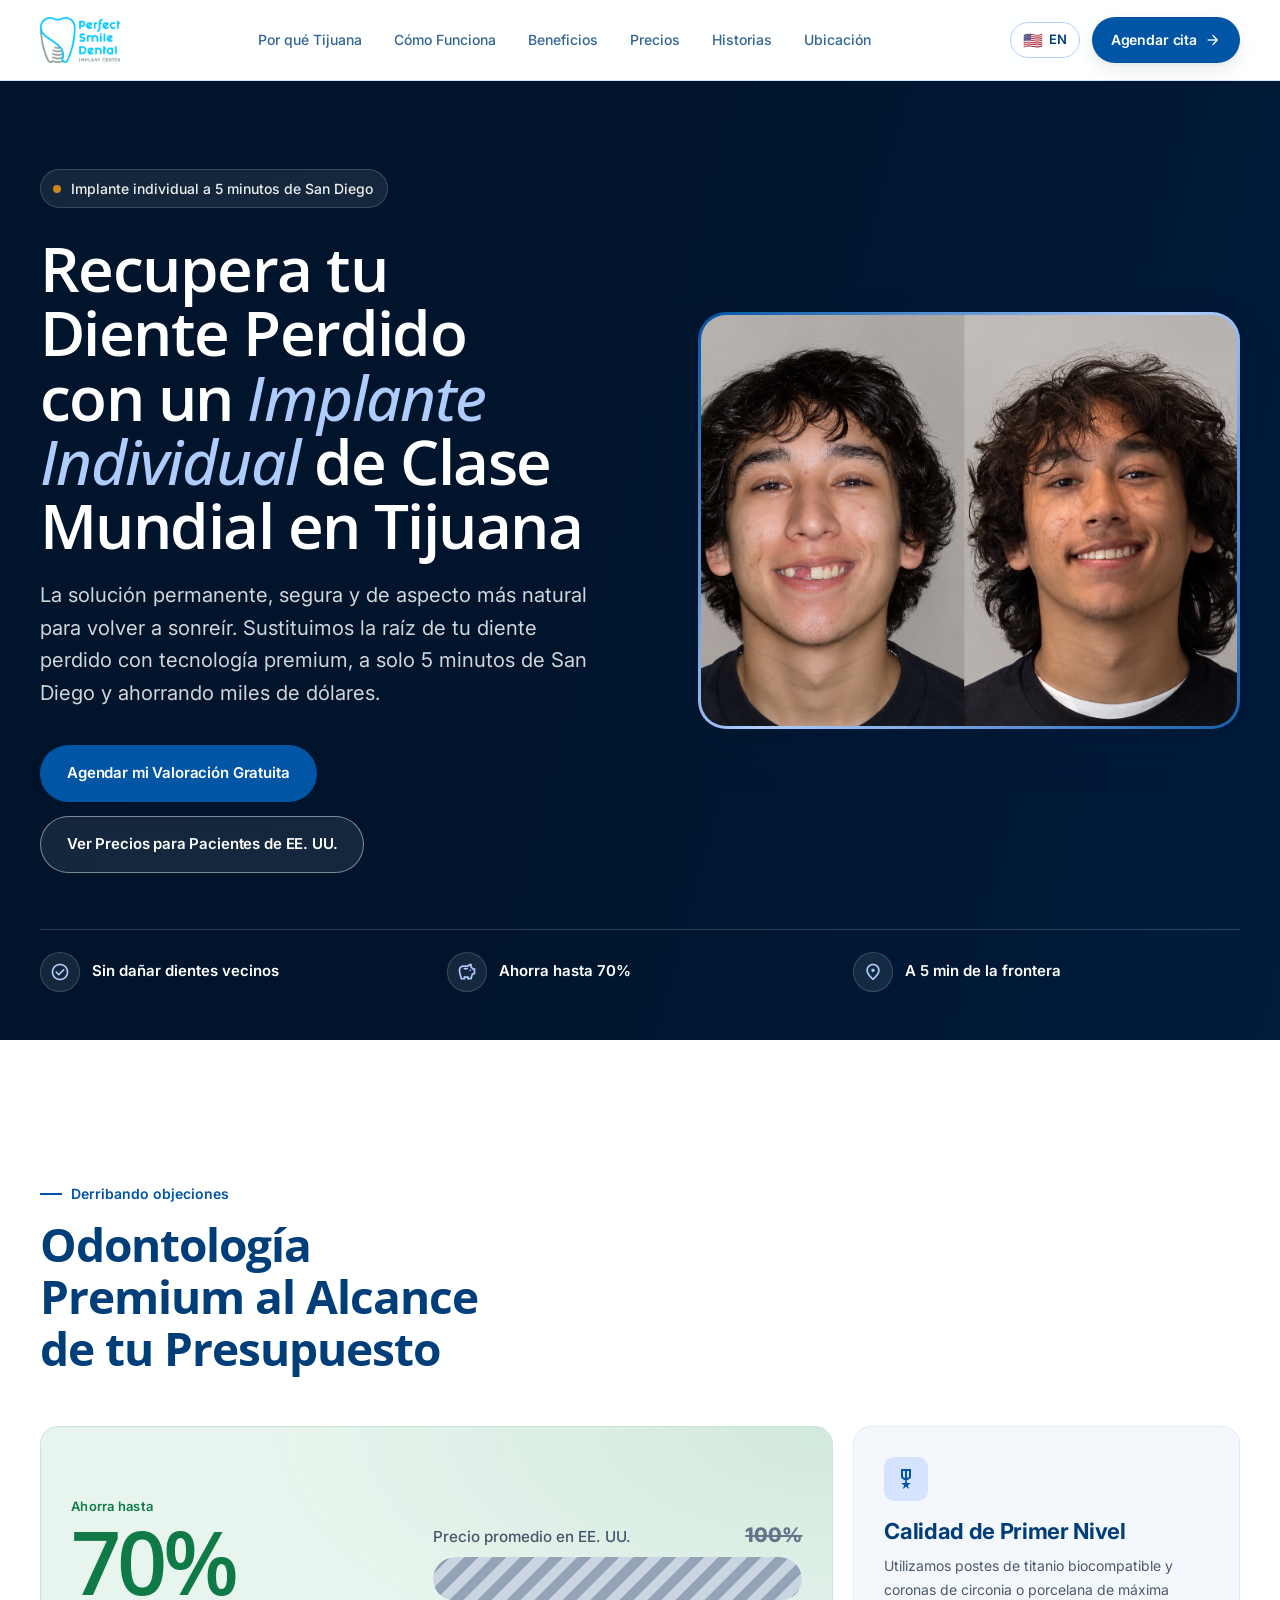
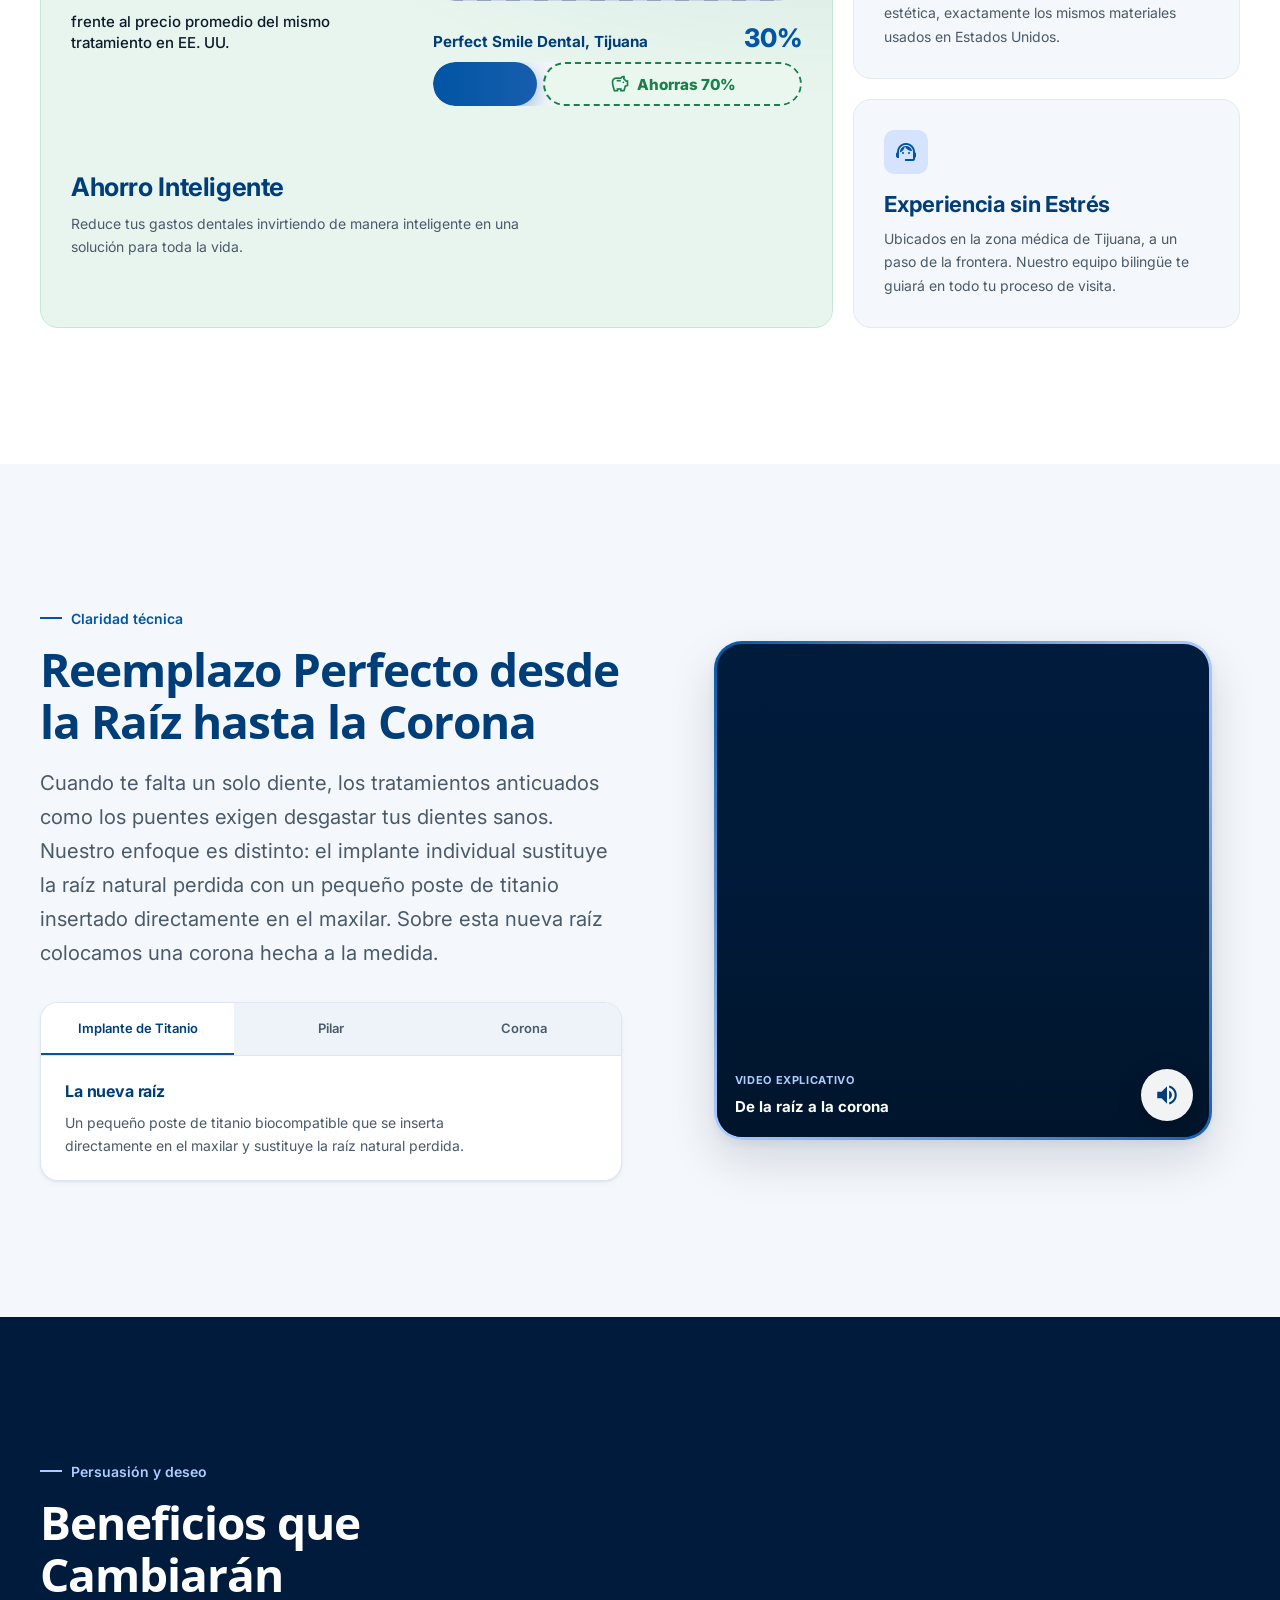
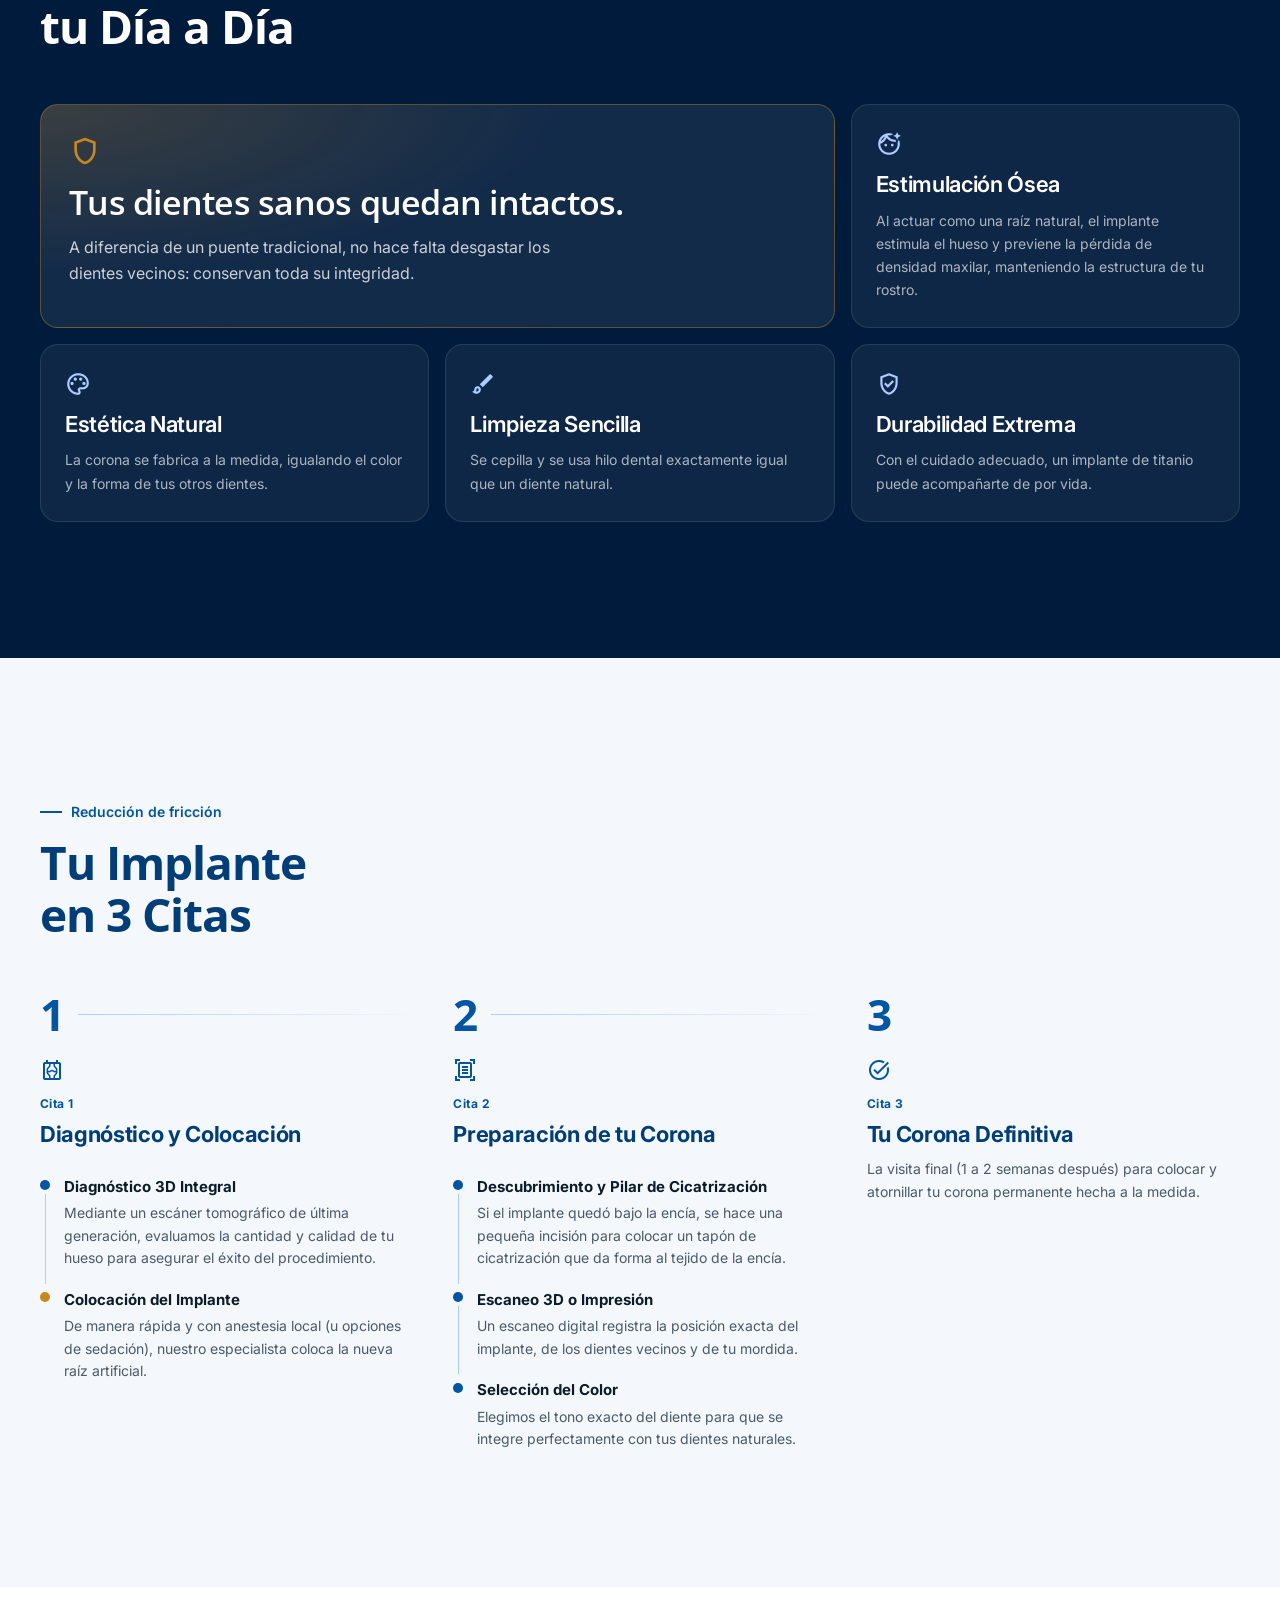
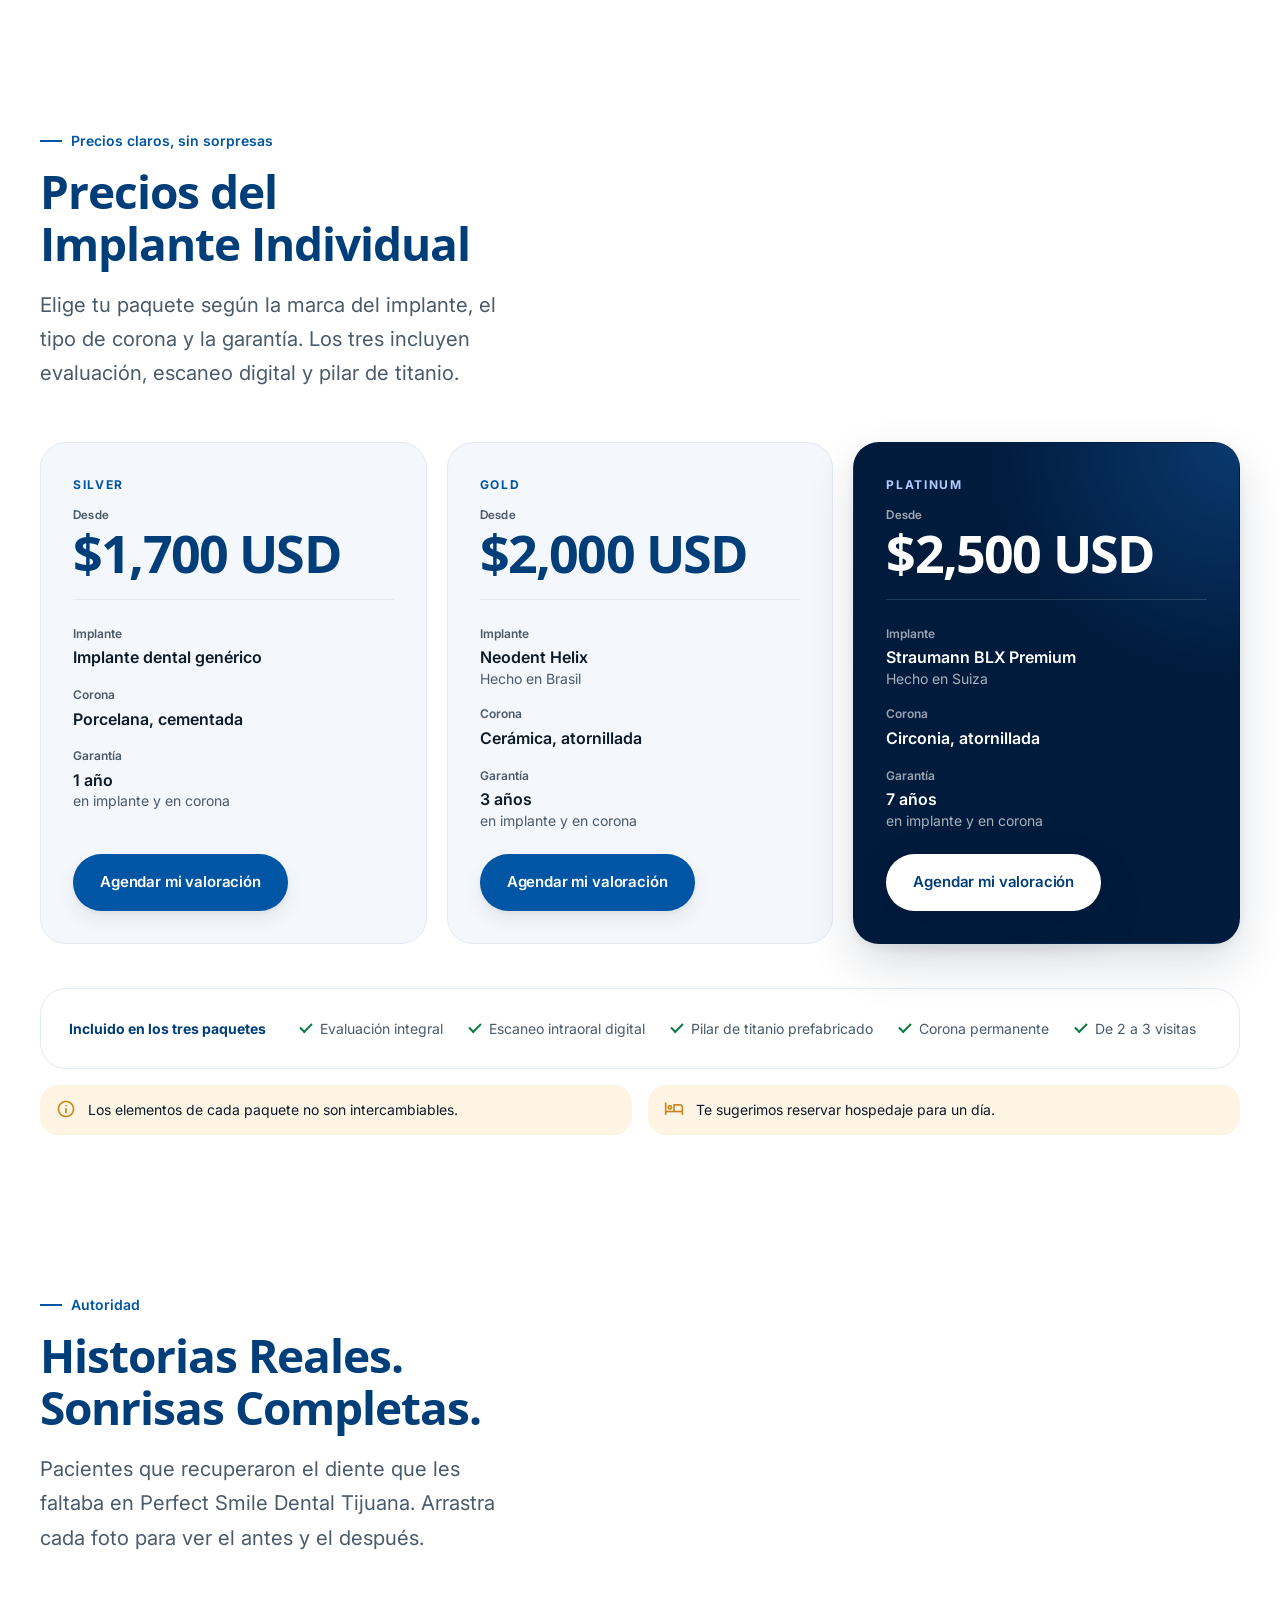
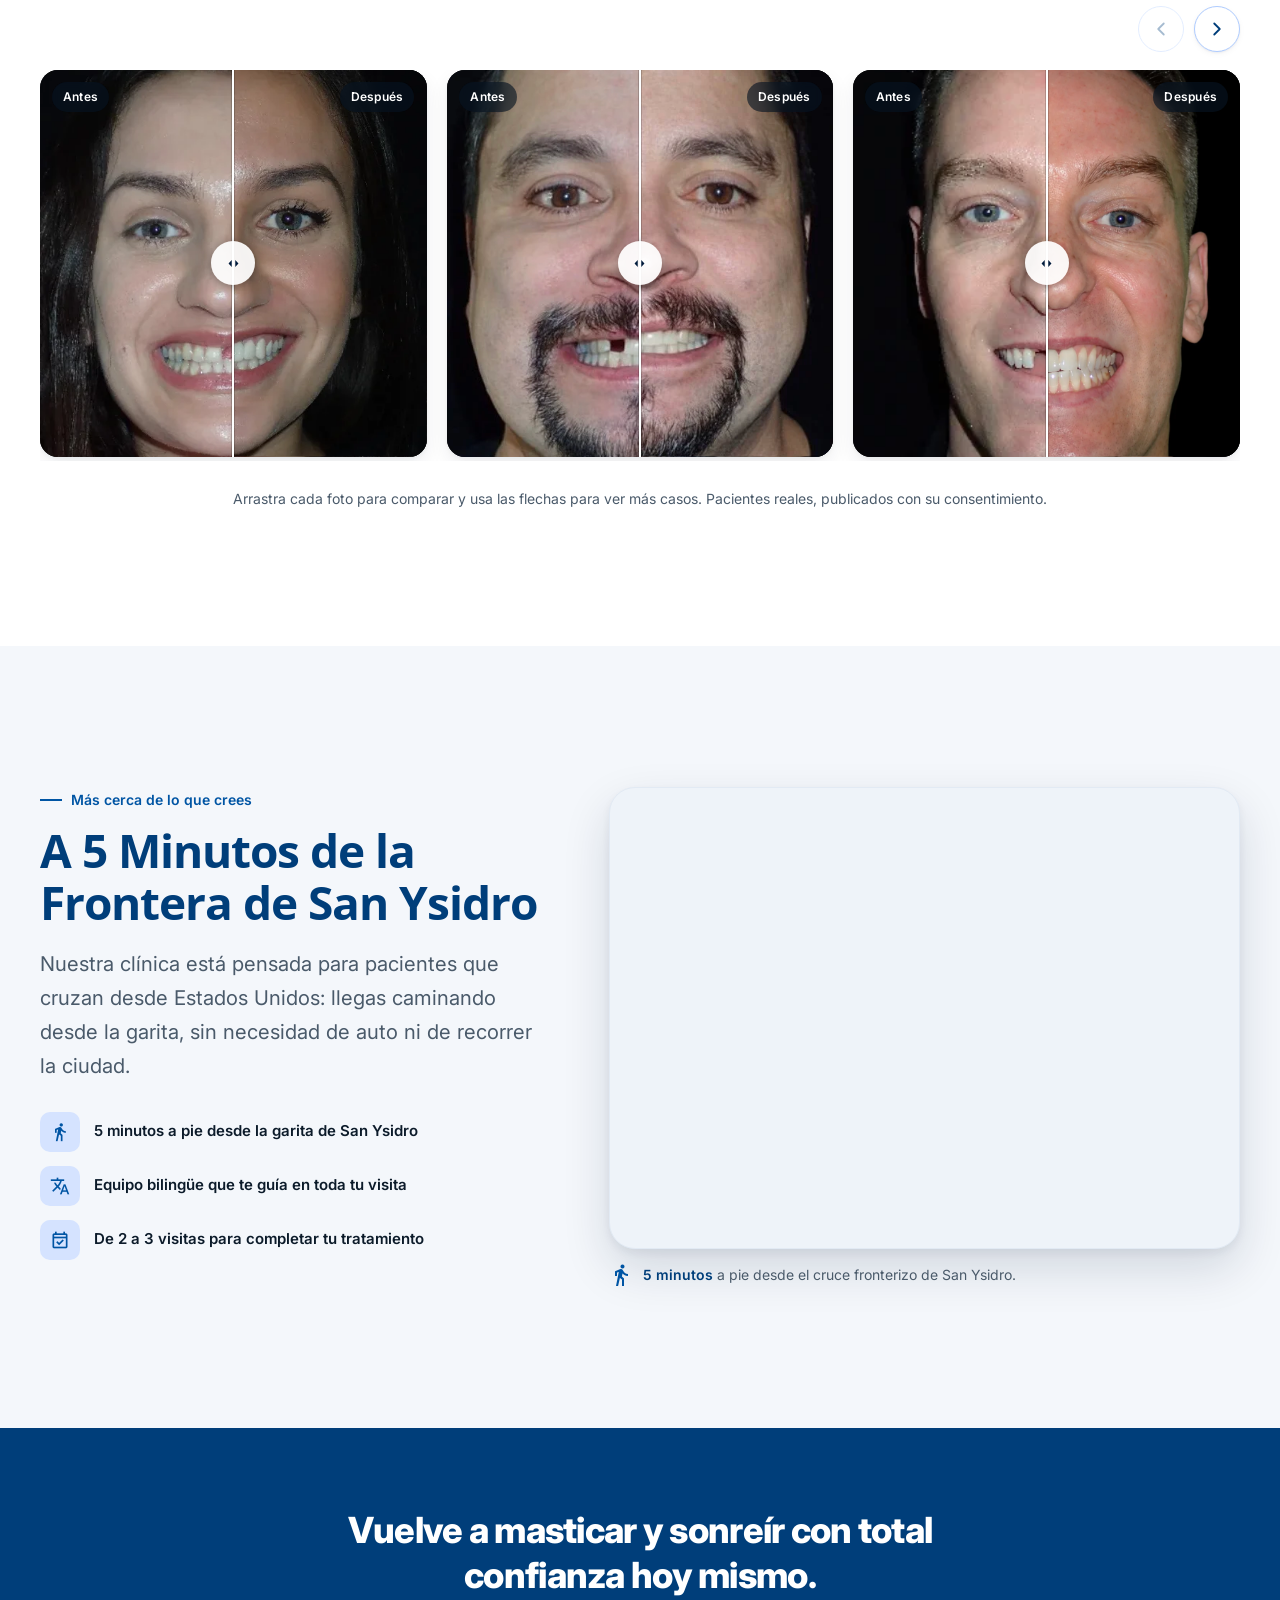
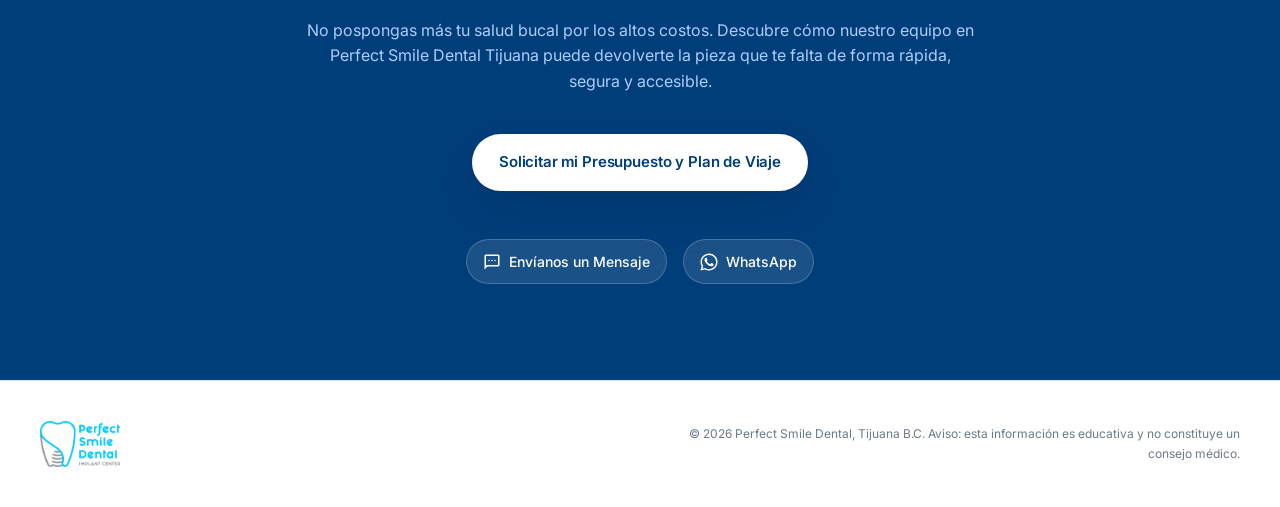
==== commit 082417a7: "font" ====
--- a/es/index.html
+++ b/es/index.html
@@ -50,6 +50,11 @@
       href="https://fonts.googleapis.com/css2?family=Material+Symbols+Outlined:wght,FILL@100..700,0..1&display=swap"
       rel="stylesheet"
     />
+
+    <link href="https://fonts.googleapis.com/css2?family=Open+Sans:ital,wght@0,300..800;1,300..800&display=swap" 
+    rel="stylesheet">
+    <link rel="stylesheet" href="/styles.css" 
+    />
     <link rel="stylesheet" href="/styles.css" />
   </head>
   <body>
--- a/styles.css
+++ b/styles.css
@@ -77,7 +77,7 @@
 /* Fraunces para titulares: autoridad editorial, no "startup tech".
    Optical sizing alto y wonk/soft en 0 lo mantiene serio, no decorativo. */
 .display {
-    font-family: 'Fraunces', Georgia, serif;
+  font-family: "Open Sans", sans-serif;
     font-variation-settings: 'SOFT' 0, 'WONK' 0, 'opsz' 120;
     font-weight: 600;
     letter-spacing: -0.025em;
@@ -221,10 +221,10 @@
 .section-eyebrow--light { color: var(--psd-blue-200); }
 
 .section-heading {
-    font-family: 'Fraunces', Georgia, serif;
+      font-family: "Open Sans", sans-serif;
     font-variation-settings: 'SOFT' 0, 'WONK' 0, 'opsz' 90;
     font-size: var(--t-h2);
-    font-weight: 600;
+    font-weight: 700;
     color: var(--psd-primary);
     letter-spacing: -0.022em;
     line-height: 1.12;
@@ -233,7 +233,7 @@
 }
 .section-heading--light { color: #fff; }
 
-.section-intro { max-width: 34ch; margin-bottom: clamp(2.5rem, 4vw, 3.5rem); }
+.section-intro { max-width: 46ch!important; margin-bottom: clamp(2.5rem, 4vw, 3.5rem); }
 .section-intro--wide { max-width: 52ch; }
 
 .section-text {
@@ -597,9 +597,9 @@
   margin-bottom: 4px;
 }
 .stat__figure {
-  font-family: 'Fraunces', Georgia, serif;
+    font-family: "Open Sans", sans-serif;
   font-variation-settings: 'SOFT' 0, 'WONK' 0, 'opsz' 144;
-  font-size: clamp(4rem, 2.6rem + 5vw, 6.5rem);
+      font-size: clamp(4rem, 2.6rem + 5vw, 5.5rem);
   font-weight: 600;
   line-height: .9;
   letter-spacing: -0.045em;
@@ -792,7 +792,7 @@
 
 .cell--featured .cell__icon { color: var(--psd-day); font-size: 32px; }
 .cell--featured .cell__title {
-  font-family: 'Fraunces', Georgia, serif;
+    font-family: "Open Sans", sans-serif;
   font-variation-settings: 'SOFT' 0, 'WONK' 0, 'opsz' 70;
   font-size: clamp(1.5rem, 1.1rem + 1.4vw, 2.125rem);
   letter-spacing: -0.022em;
@@ -831,10 +831,10 @@
   margin-bottom: 22px;
 }
 .step__num {
-  font-family: 'Fraunces', Georgia, serif;
+    font-family: "Open Sans", sans-serif;
   font-variation-settings: 'SOFT' 0, 'WONK' 0, 'opsz' 100;
   font-size: 2.75rem;
-  font-weight: 600;
+  font-weight: 700;
   line-height: 1;
   color: var(--psd-accent);
   letter-spacing: -0.03em;
@@ -913,10 +913,10 @@
   margin: 0;
   display: flex;
   flex-direction: column;
-  font-family: 'Fraunces', Georgia, serif;
+   font-family: "Open Sans", sans-serif;
   font-variation-settings: 'SOFT' 0, 'WONK' 0, 'opsz' 144;
   font-size: clamp(2.4rem, 1.8rem + 2vw, 3.25rem);
-  font-weight: 600;
+  font-weight: 700;
   letter-spacing: -0.035em;
   line-height: 1;
   color: var(--psd-primary);
--- a/styles.css
+++ b/styles.css
@@ -77,7 +77,7 @@
 /* Fraunces para titulares: autoridad editorial, no "startup tech".
    Optical sizing alto y wonk/soft en 0 lo mantiene serio, no decorativo. */
 .display {
-    font-family: 'Fraunces', Georgia, serif;
+  font-family: "Open Sans", sans-serif;
     font-variation-settings: 'SOFT' 0, 'WONK' 0, 'opsz' 120;
     font-weight: 600;
     letter-spacing: -0.025em;
@@ -221,10 +221,10 @@
 .section-eyebrow--light { color: var(--psd-blue-200); }
 
 .section-heading {
-    font-family: 'Fraunces', Georgia, serif;
+      font-family: "Open Sans", sans-serif;
     font-variation-settings: 'SOFT' 0, 'WONK' 0, 'opsz' 90;
     font-size: var(--t-h2);
-    font-weight: 600;
+    font-weight: 700;
     color: var(--psd-primary);
     letter-spacing: -0.022em;
     line-height: 1.12;
@@ -233,7 +233,7 @@
 }
 .section-heading--light { color: #fff; }
 
-.section-intro { max-width: 34ch; margin-bottom: clamp(2.5rem, 4vw, 3.5rem); }
+.section-intro { max-width: 46ch!important; margin-bottom: clamp(2.5rem, 4vw, 3.5rem); }
 .section-intro--wide { max-width: 52ch; }
 
 .section-text {
@@ -597,9 +597,9 @@
   margin-bottom: 4px;
 }
 .stat__figure {
-  font-family: 'Fraunces', Georgia, serif;
+    font-family: "Open Sans", sans-serif;
   font-variation-settings: 'SOFT' 0, 'WONK' 0, 'opsz' 144;
-  font-size: clamp(4rem, 2.6rem + 5vw, 6.5rem);
+      font-size: clamp(4rem, 2.6rem + 5vw, 5.5rem);
   font-weight: 600;
   line-height: .9;
   letter-spacing: -0.045em;
@@ -792,7 +792,7 @@
 
 .cell--featured .cell__icon { color: var(--psd-day); font-size: 32px; }
 .cell--featured .cell__title {
-  font-family: 'Fraunces', Georgia, serif;
+    font-family: "Open Sans", sans-serif;
   font-variation-settings: 'SOFT' 0, 'WONK' 0, 'opsz' 70;
   font-size: clamp(1.5rem, 1.1rem + 1.4vw, 2.125rem);
   letter-spacing: -0.022em;
@@ -831,10 +831,10 @@
   margin-bottom: 22px;
 }
 .step__num {
-  font-family: 'Fraunces', Georgia, serif;
+    font-family: "Open Sans", sans-serif;
   font-variation-settings: 'SOFT' 0, 'WONK' 0, 'opsz' 100;
   font-size: 2.75rem;
-  font-weight: 600;
+  font-weight: 700;
   line-height: 1;
   color: var(--psd-accent);
   letter-spacing: -0.03em;
@@ -913,10 +913,10 @@
   margin: 0;
   display: flex;
   flex-direction: column;
-  font-family: 'Fraunces', Georgia, serif;
+   font-family: "Open Sans", sans-serif;
   font-variation-settings: 'SOFT' 0, 'WONK' 0, 'opsz' 144;
   font-size: clamp(2.4rem, 1.8rem + 2vw, 3.25rem);
-  font-weight: 600;
+  font-weight: 700;
   letter-spacing: -0.035em;
   line-height: 1;
   color: var(--psd-primary);
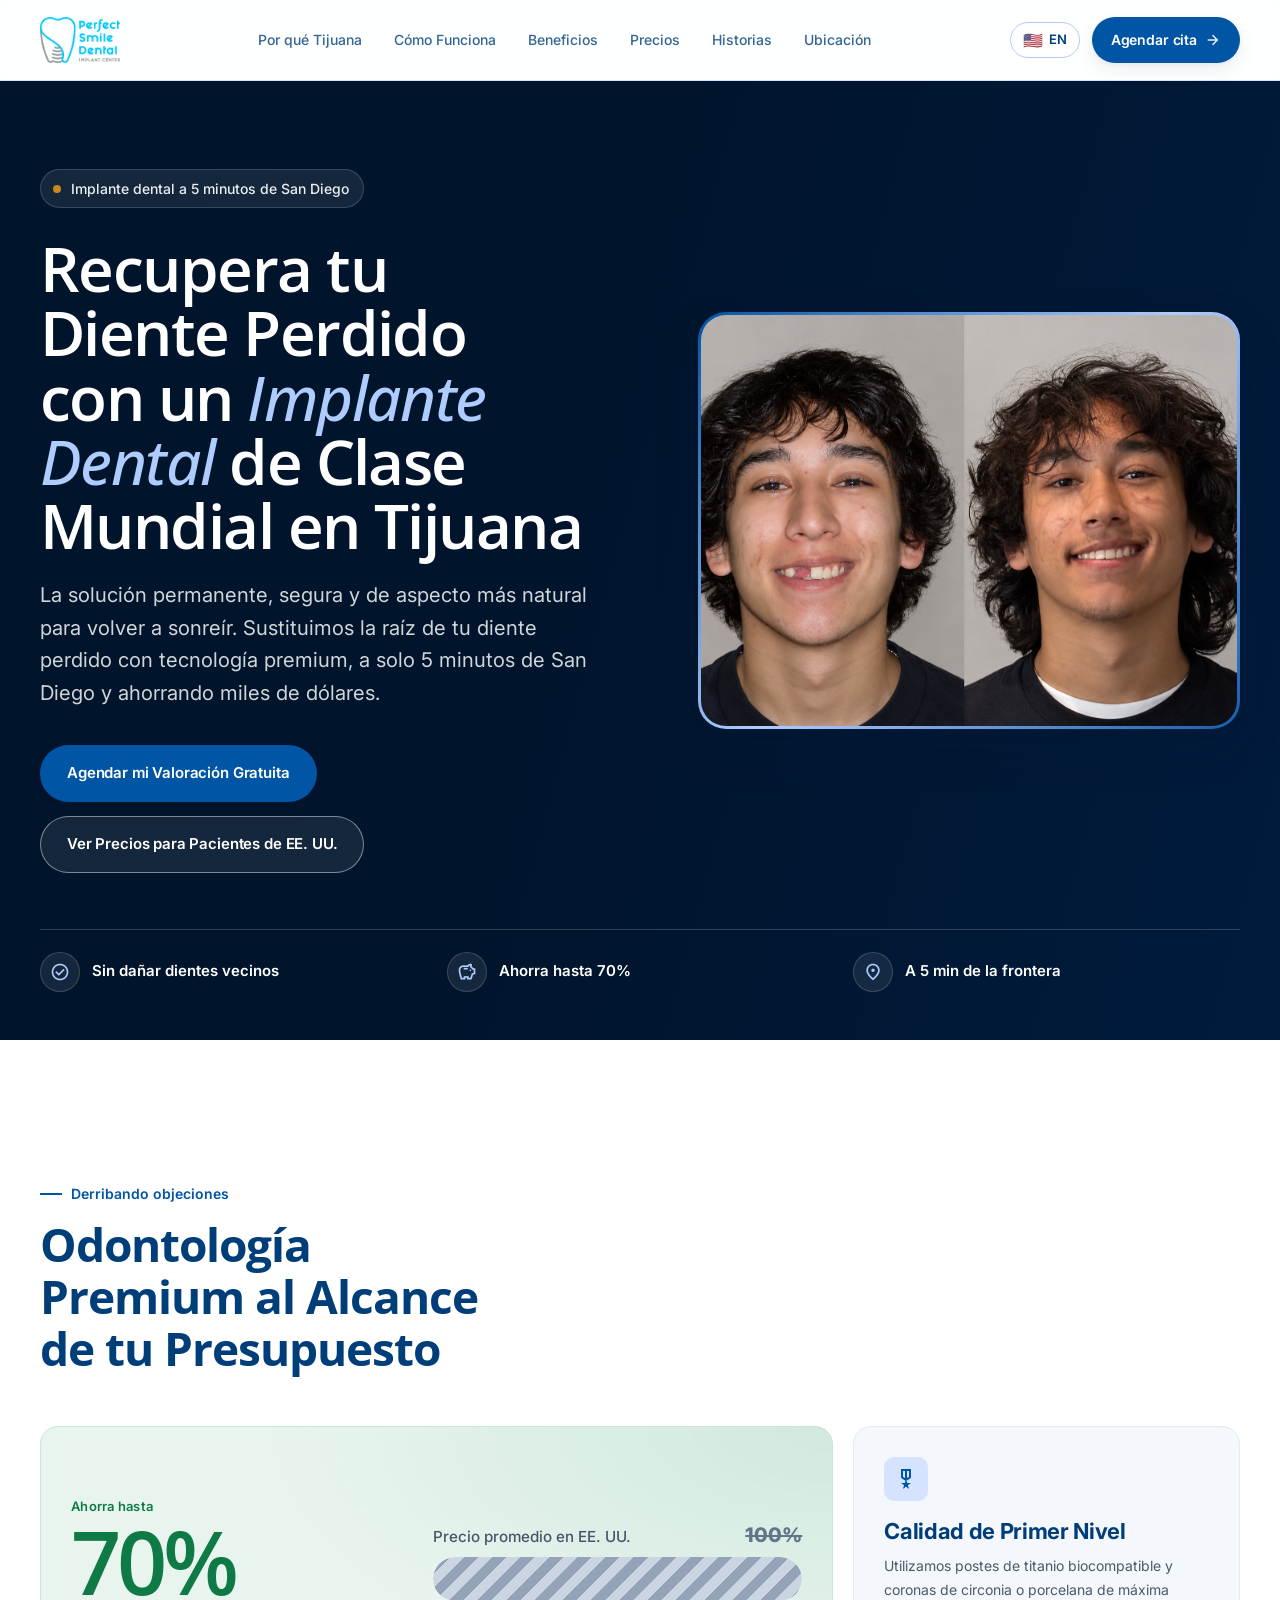
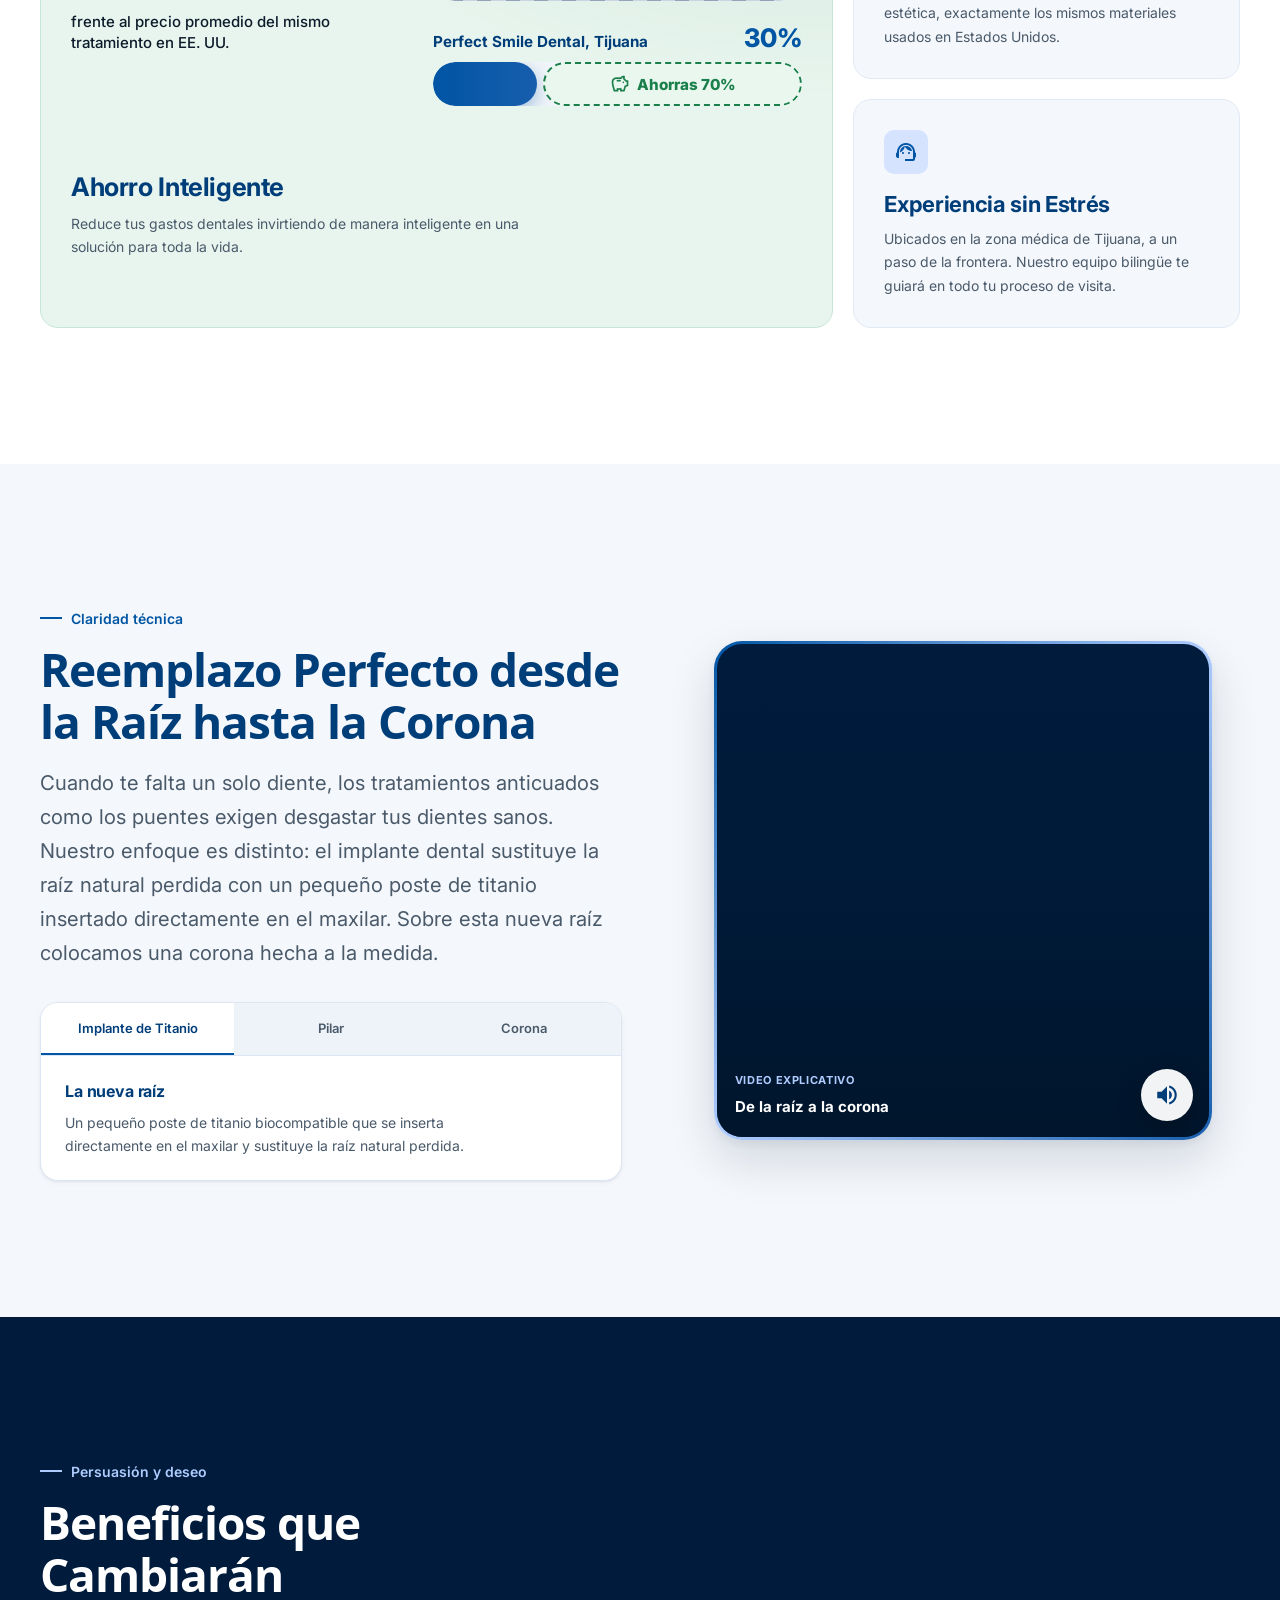
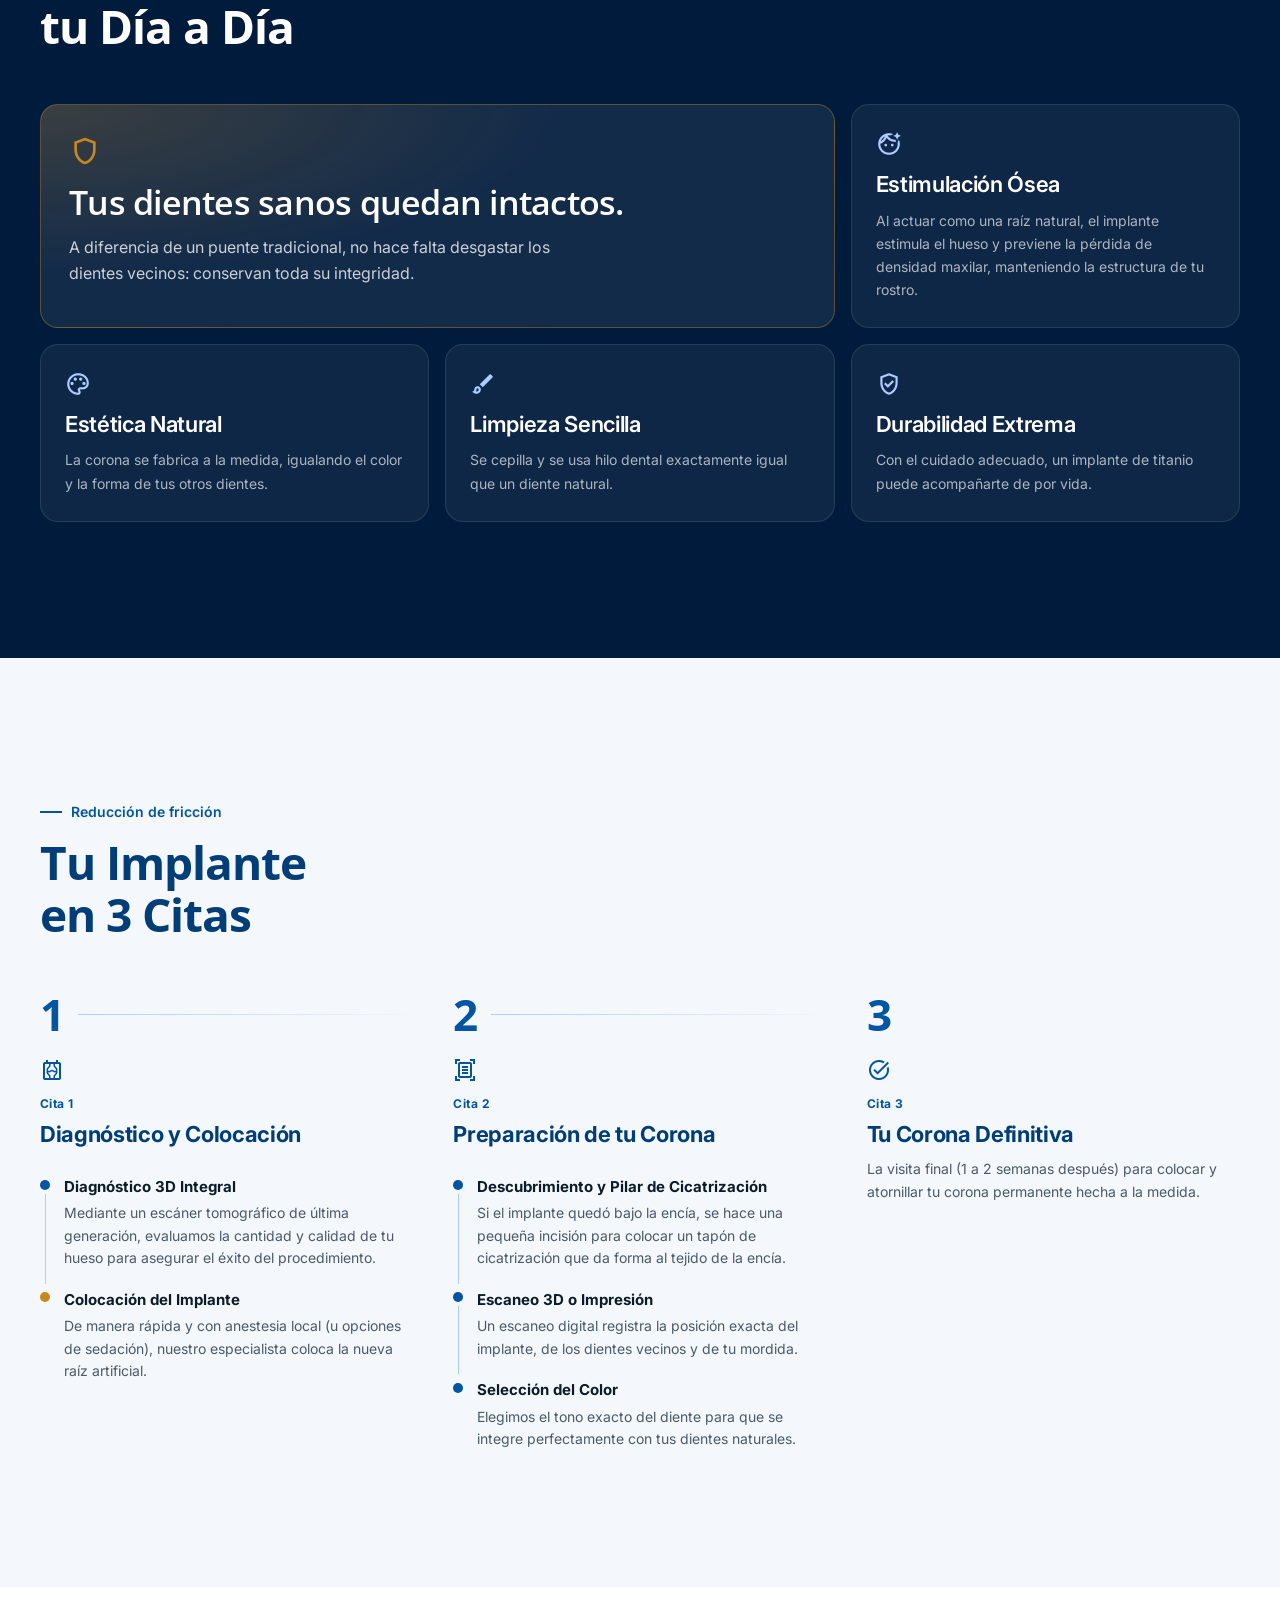
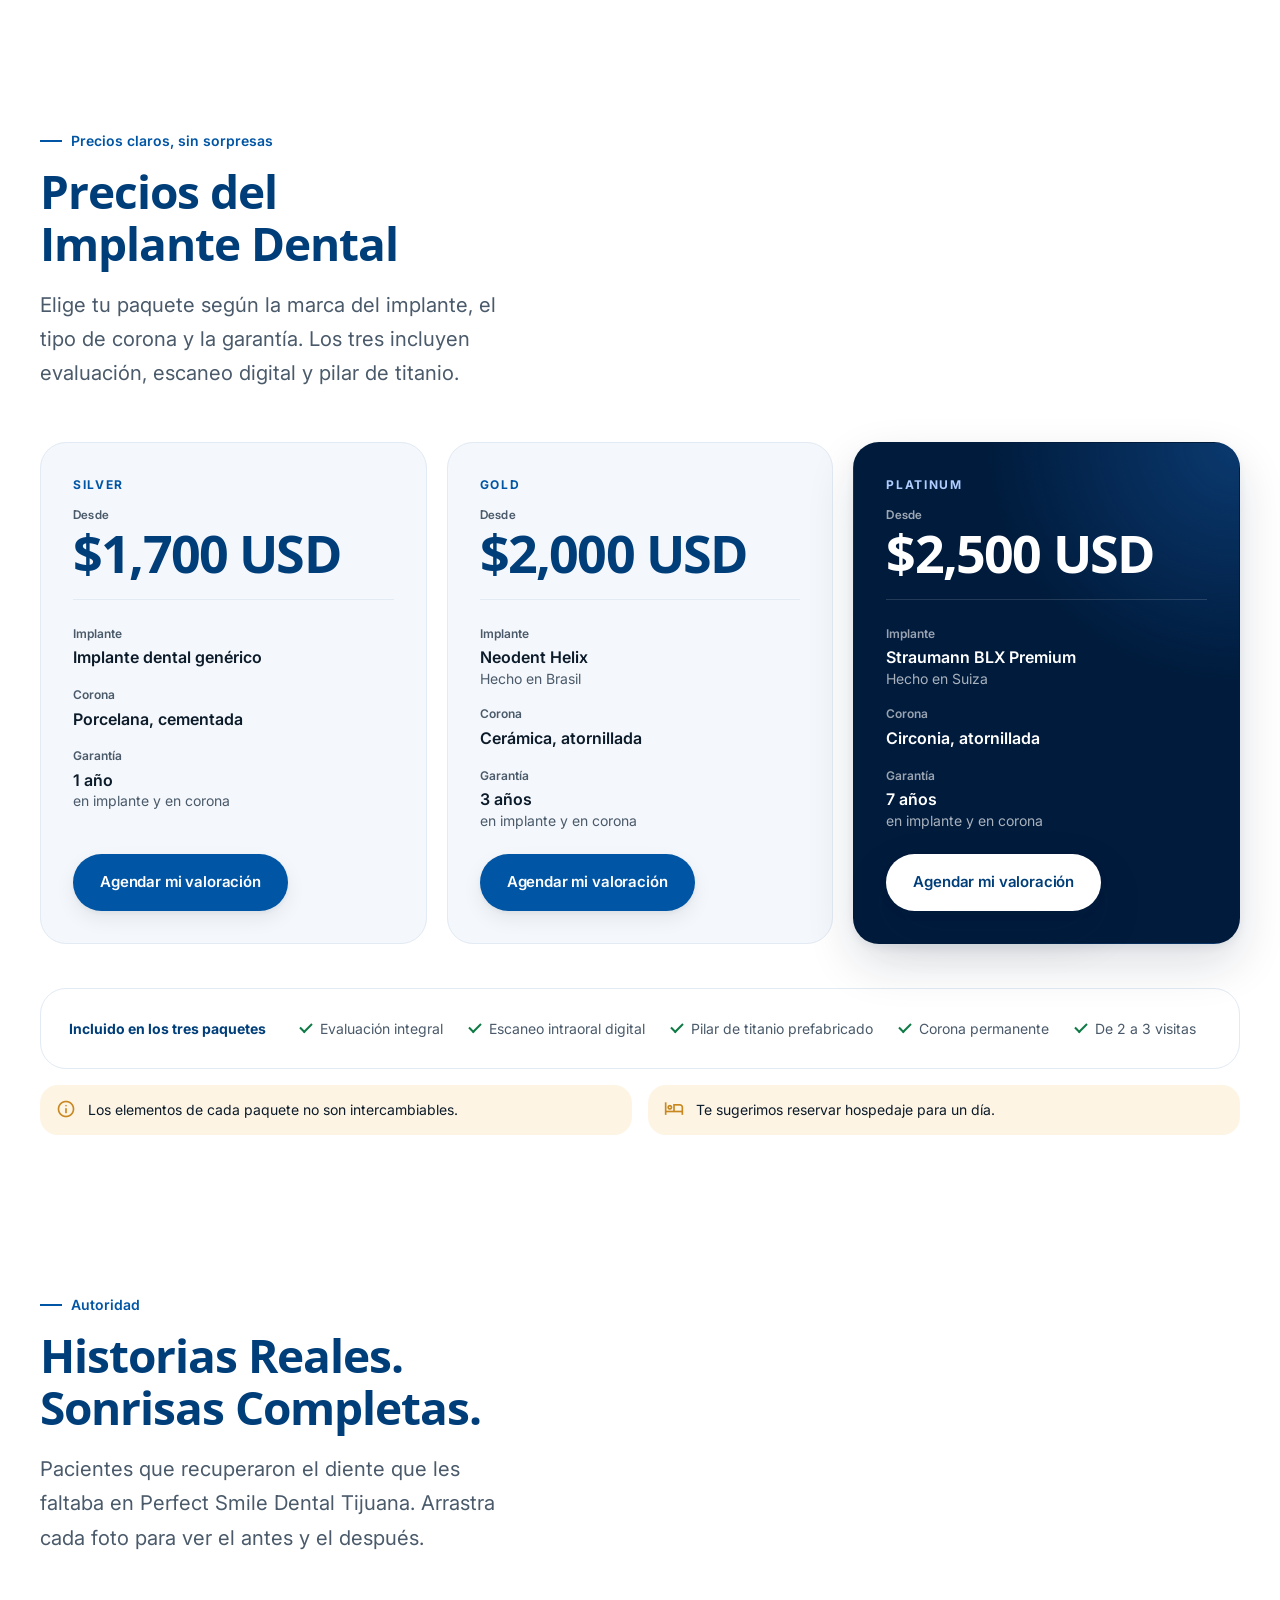
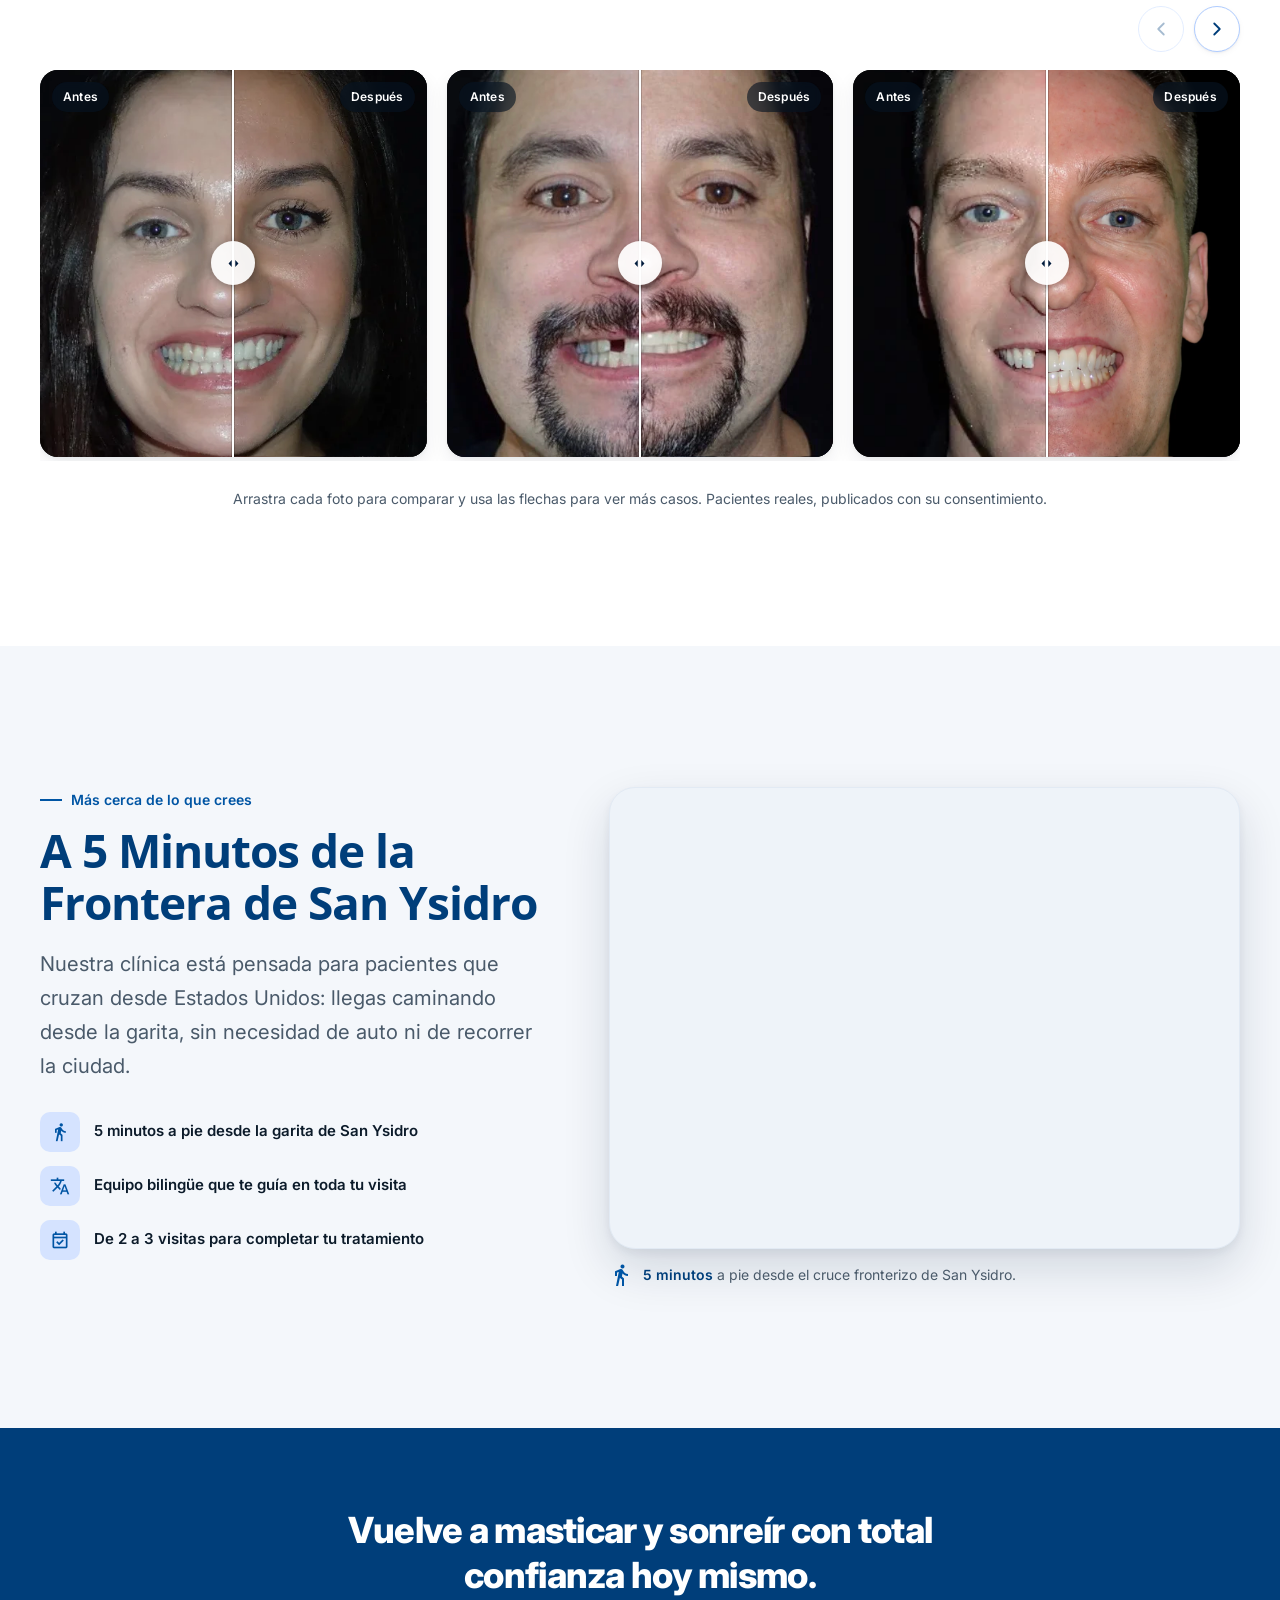
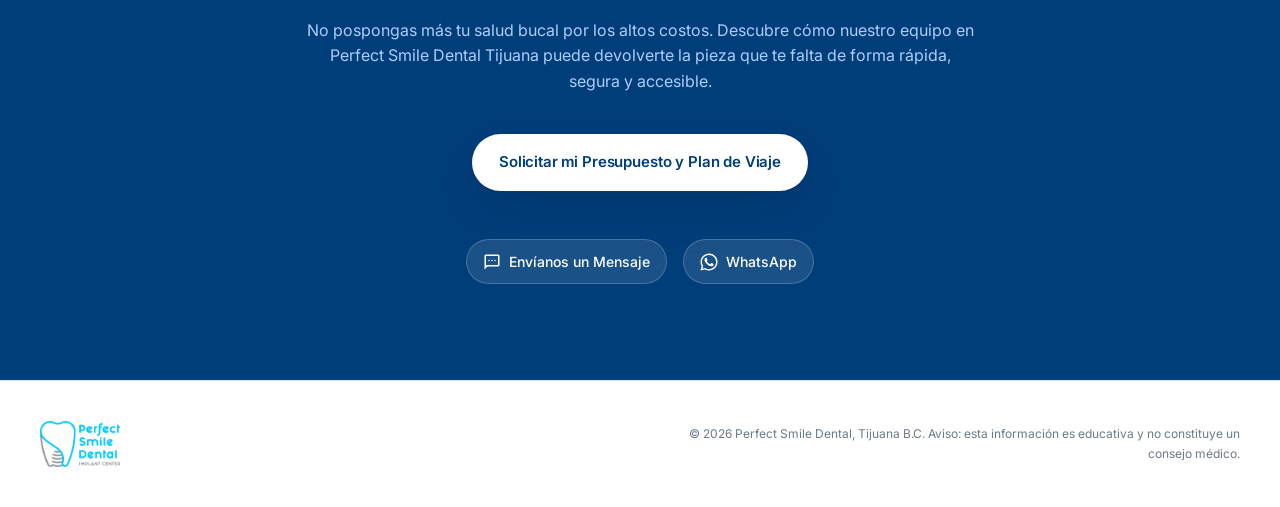
==== commit b7626ed1: "implante" ====
--- a/es/index.html
+++ b/es/index.html
@@ -3,37 +3,38 @@
   <head>
     <meta charset="utf-8" />
     <meta name="viewport" content="width=device-width, initial-scale=1.0" />
-    <title>Implante Dental Individual en Tijuana | Perfect Smile Dental</title>
+    <title>Implantes Dentales en Tijuana | Perfect Smile Dental</title>
+    <meta name="robots" content="noindex, nofollow" />
         <!-- Favicon -->
 <link rel="icon" href="/assets/favicon.ico" sizes="any" />
 <link rel="icon" href="/assets/favicon.svg" type="image/svg+xml" />
 <link rel="icon" href="/assets/favicon.png" type="image/png" sizes="32x32" />
     <meta
       name="description"
-      content="Recupera tu diente perdido con un implante individual de clase mundial en Tijuana. Sin dañar dientes sanos, a 5 minutos de San Diego y ahorrando miles."
+      content="Recupera tu diente perdido con un implante dental de clase mundial en Tijuana. Sin dañar dientes sanos, a 5 minutos de San Diego y ahorrando miles."
     />
-    <link rel="canonical" href="https://implante-individual.perfectsmiledental.com.mx/es.html" />
+    <link rel="canonical" href="https://dental-implants.perfectsmiledental.com.mx/es.html" />
     <!-- hreflang: le dice a Google que son la misma página en dos idiomas.
          x-default manda al inglés, que es la versión principal. -->
     <link
       rel="alternate"
       hreflang="es"
-      href="https://implante-individual.perfectsmiledental.com.mx/es.html"
+      href="https://dental-implants.perfectsmiledental.com.mx/es.html"
     />
-    <link rel="alternate" hreflang="en" href="https://implante-individual.perfectsmiledental.com.mx/" />
+    <link rel="alternate" hreflang="en" href="https://dental-implants.perfectsmiledental.com.mx/" />
     <link
       rel="alternate"
       hreflang="x-default"
-      href="https://implante-individual.perfectsmiledental.com.mx/"
+      href="https://dental-implants.perfectsmiledental.com.mx/"
     />
     <!-- Open Graph -->
     <meta property="og:type" content="website" />
-    <meta property="og:title" content="Implante Dental Individual en Tijuana | Perfect Smile Dental" />
+    <meta property="og:title" content="Implantes Dentales en Tijuana | Perfect Smile Dental" />
     <meta
       property="og:description"
-      content="Recupera tu diente perdido con un implante individual de clase mundial en Tijuana. Sin dañar dientes sanos, a 5 minutos de San Diego y ahorrando miles."
+      content="Recupera tu diente perdido con un implante dental de clase mundial en Tijuana. Sin dañar dientes sanos, a 5 minutos de San Diego y ahorrando miles."
     />
-    <meta property="og:url" content="https://implante-individual.perfectsmiledental.com.mx/es.html" />
+    <meta property="og:url" content="https://dental-implants.perfectsmiledental.com.mx/es.html" />
     <!-- Fuentes: preconnect acelera la descarga -->
     <link rel="preconnect" href="https://fonts.googleapis.com" />
     <link rel="preconnect" href="https://fonts.gstatic.com" crossorigin />
@@ -55,7 +56,16 @@
     rel="stylesheet">
     <link rel="stylesheet" href="/styles.css" 
     />
-    <link rel="stylesheet" href="/styles.css" />
+
+    <!-- Google tag (gtag.js) -->
+<script async src="https://www.googletagmanager.com/gtag/js?id=G-6Q0YZ97SWX"></script>
+<script>
+  window.dataLayer = window.dataLayer || [];
+  function gtag(){dataLayer.push(arguments);}
+  gtag('js', new Date());
+
+  gtag('config', 'G-6Q0YZ97SWX');
+</script>
   </head>
   <body>
     <header class="navbar">
@@ -92,11 +102,11 @@
             <!-- Izquierda: el argumento -->
             <div class="hero__copy">
               <p class="hero__badge">
-                <span class="hero__badge-dot psd-pulse-dot"></span> Implante individual a 5 minutos de San
+                <span class="hero__badge-dot psd-pulse-dot"></span> Implante dental a 5 minutos de San
                 Diego
               </p>
               <h1 class="hero__title display">
-                Recupera tu Diente Perdido con un <em class="hero__accent">Implante Individual</em> de Clase
+                Recupera tu Diente Perdido con un <em class="hero__accent">Implante Dental</em> de Clase
                 Mundial en Tijuana
               </h1>
               <p class="hero__sub">
@@ -114,7 +124,7 @@
               <figure class="hero__photo">
                 <img
                   src="/assets/hero.png"
-                  alt="Paciente recibiendo un implante dental individual en Perfect Smile Dental Tijuana"
+                  alt="Paciente recibiendo un implante dental en Perfect Smile Dental Tijuana"
                   width="960"
                   height="1104"
                   fetchpriority="high"
@@ -218,7 +228,7 @@
             <h2 class="section-heading">Reemplazo Perfecto desde la Raíz hasta la Corona</h2>
             <p class="section-text copy__body">
               Cuando te falta un solo diente, los tratamientos anticuados como los puentes exigen desgastar
-              tus dientes sanos. Nuestro enfoque es distinto: el implante individual sustituye la raíz natural
+              tus dientes sanos. Nuestro enfoque es distinto: el implante dental sustituye la raíz natural
               perdida con un pequeño poste de titanio insertado directamente en el maxilar. Sobre esta nueva
               raíz colocamos una corona hecha a la medida.
             </p>
@@ -445,7 +455,7 @@
         <div class="container">
           <div class="section-intro section-intro--wide psd-reveal">
             <span class="section-eyebrow">Precios claros, sin sorpresas</span>
-            <h2 class="section-heading">Precios del Implante Individual</h2>
+            <h2 class="section-heading">Precios del Implante Dental</h2>
             <p class="section-text">
               Elige tu paquete según la marca del implante, el tipo de corona y la garantía. Los tres incluyen
               evaluación, escaneo digital y pilar de titanio.
@@ -558,7 +568,7 @@
   <div class="cases">
     <figure class="ba" style="--pos: 50%">
       <div class="ba__stage" data-empty="Foto pendiente">
-        <img class="ba__img" src="/assets/img/before1.webp" alt="Paciente antes de su implante individual" loading="lazy" decoding="async" />
+        <img class="ba__img" src="/assets/img/before1.webp" alt="Paciente antes de su implante dental" loading="lazy" decoding="async" />
         <img class="ba__img ba__img--after" src="/assets/img/after1.webp" alt="El mismo paciente con su implante y corona nueva" loading="lazy" decoding="async" />
         <span class="ba__line" aria-hidden="true"></span>
         <span class="ba__knob" aria-hidden="true">
@@ -572,7 +582,7 @@
 
     <figure class="ba" style="--pos: 50%">
       <div class="ba__stage" data-empty="Foto pendiente">
-        <img class="ba__img" src="/assets/img/before2.webp" alt="Paciente antes de su implante individual" loading="lazy" decoding="async" />
+        <img class="ba__img" src="/assets/img/before2.webp" alt="Paciente antes de su implante dental" loading="lazy" decoding="async" />
         <img class="ba__img ba__img--after" src="/assets/img/after2.webp" alt="El mismo paciente con su implante y corona nueva" loading="lazy" decoding="async" />
         <span class="ba__line" aria-hidden="true"></span>
         <span class="ba__knob" aria-hidden="true">
@@ -586,7 +596,7 @@
 
     <figure class="ba" style="--pos: 50%">
       <div class="ba__stage" data-empty="Foto pendiente">
-        <img class="ba__img" src="/assets/img/before3.webp" alt="Paciente antes de su implante individual" loading="lazy" decoding="async" />
+        <img class="ba__img" src="/assets/img/before3.webp" alt="Paciente antes de su implante dental" loading="lazy" decoding="async" />
         <img class="ba__img ba__img--after" src="/assets/img/after3.webp" alt="El mismo paciente con su implante y corona nueva" loading="lazy" decoding="async" />
         <span class="ba__line" aria-hidden="true"></span>
         <span class="ba__knob" aria-hidden="true">
@@ -600,7 +610,7 @@
 
     <figure class="ba" style="--pos: 50%">
       <div class="ba__stage" data-empty="Foto pendiente">
-        <img class="ba__img" src="/assets/img/before4.webp" alt="Paciente antes de su implante individual" loading="lazy" decoding="async" />
+        <img class="ba__img" src="/assets/img/before4.webp" alt="Paciente antes de su implante dental" loading="lazy" decoding="async" />
         <img class="ba__img ba__img--after" src="/assets/img/after4.webp" alt="El mismo paciente con su implante y corona nueva" loading="lazy" decoding="async" />
         <span class="ba__line" aria-hidden="true"></span>
         <span class="ba__knob" aria-hidden="true">
